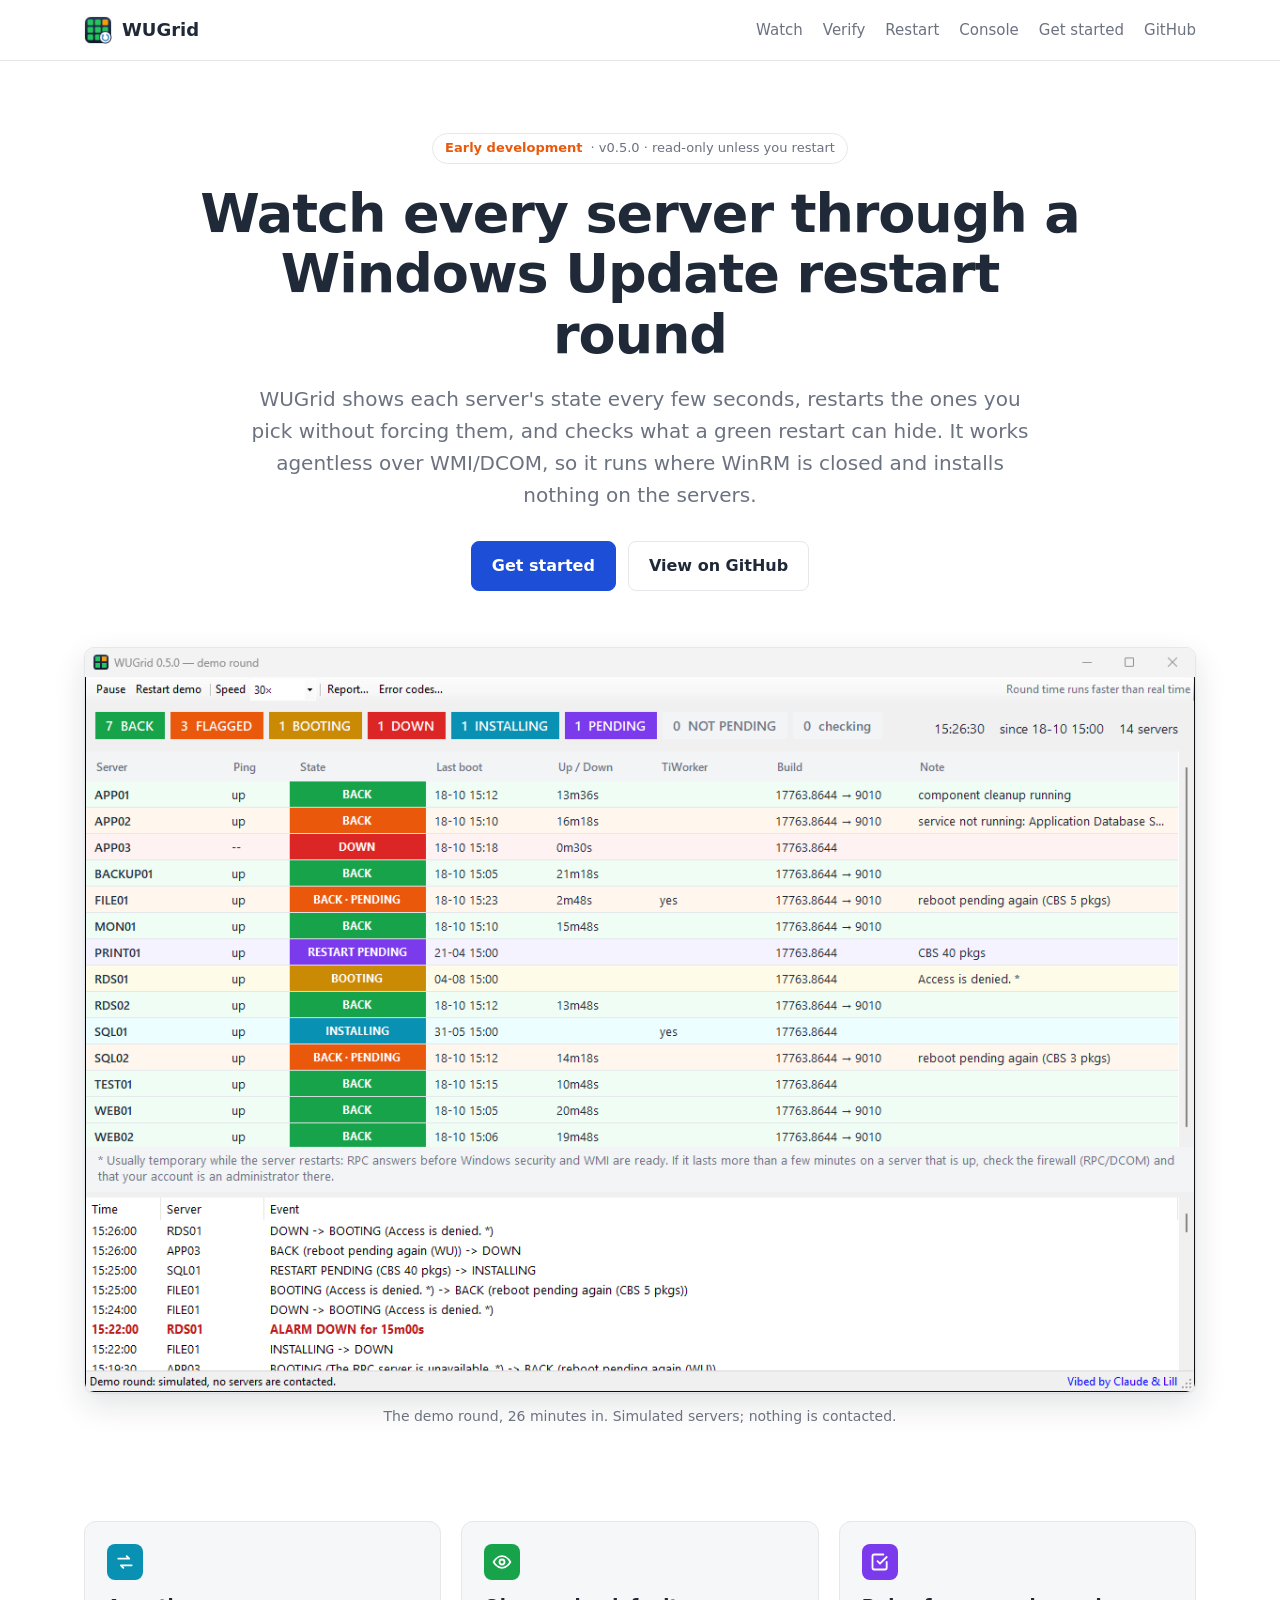
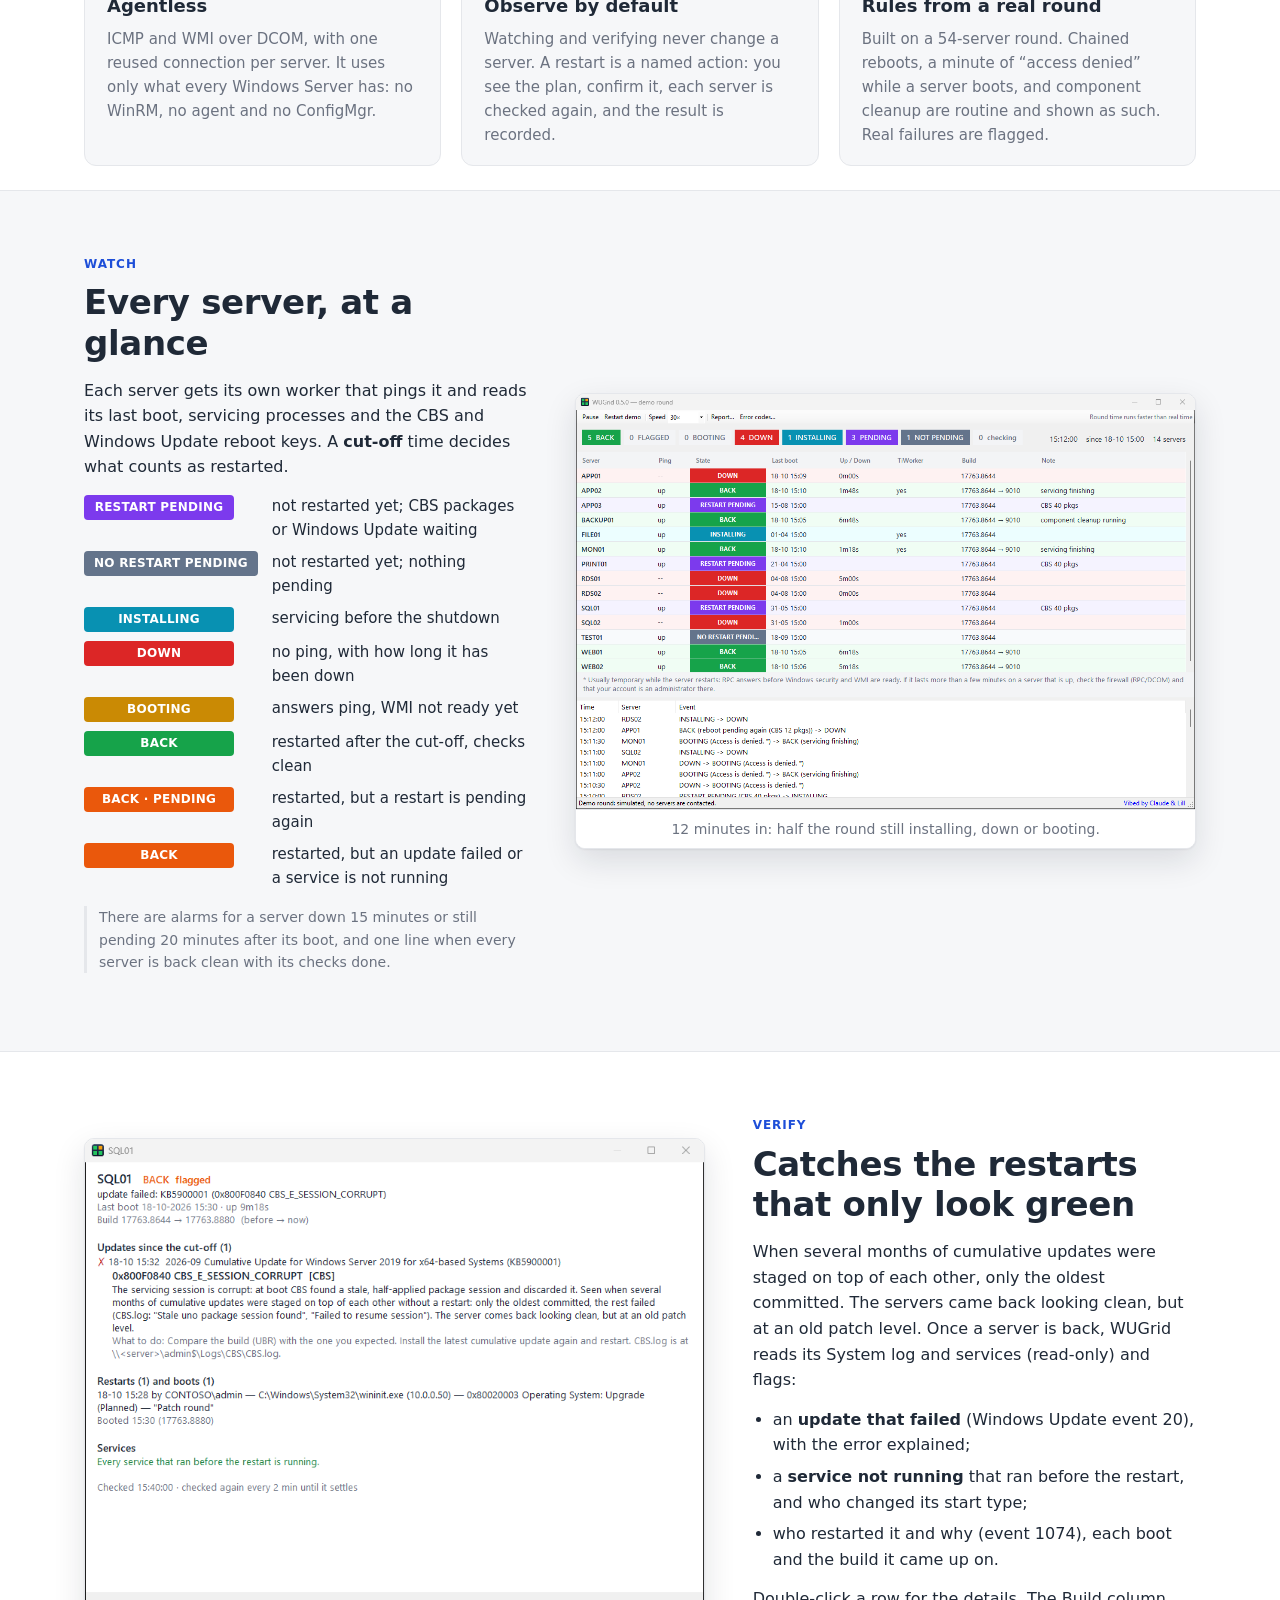
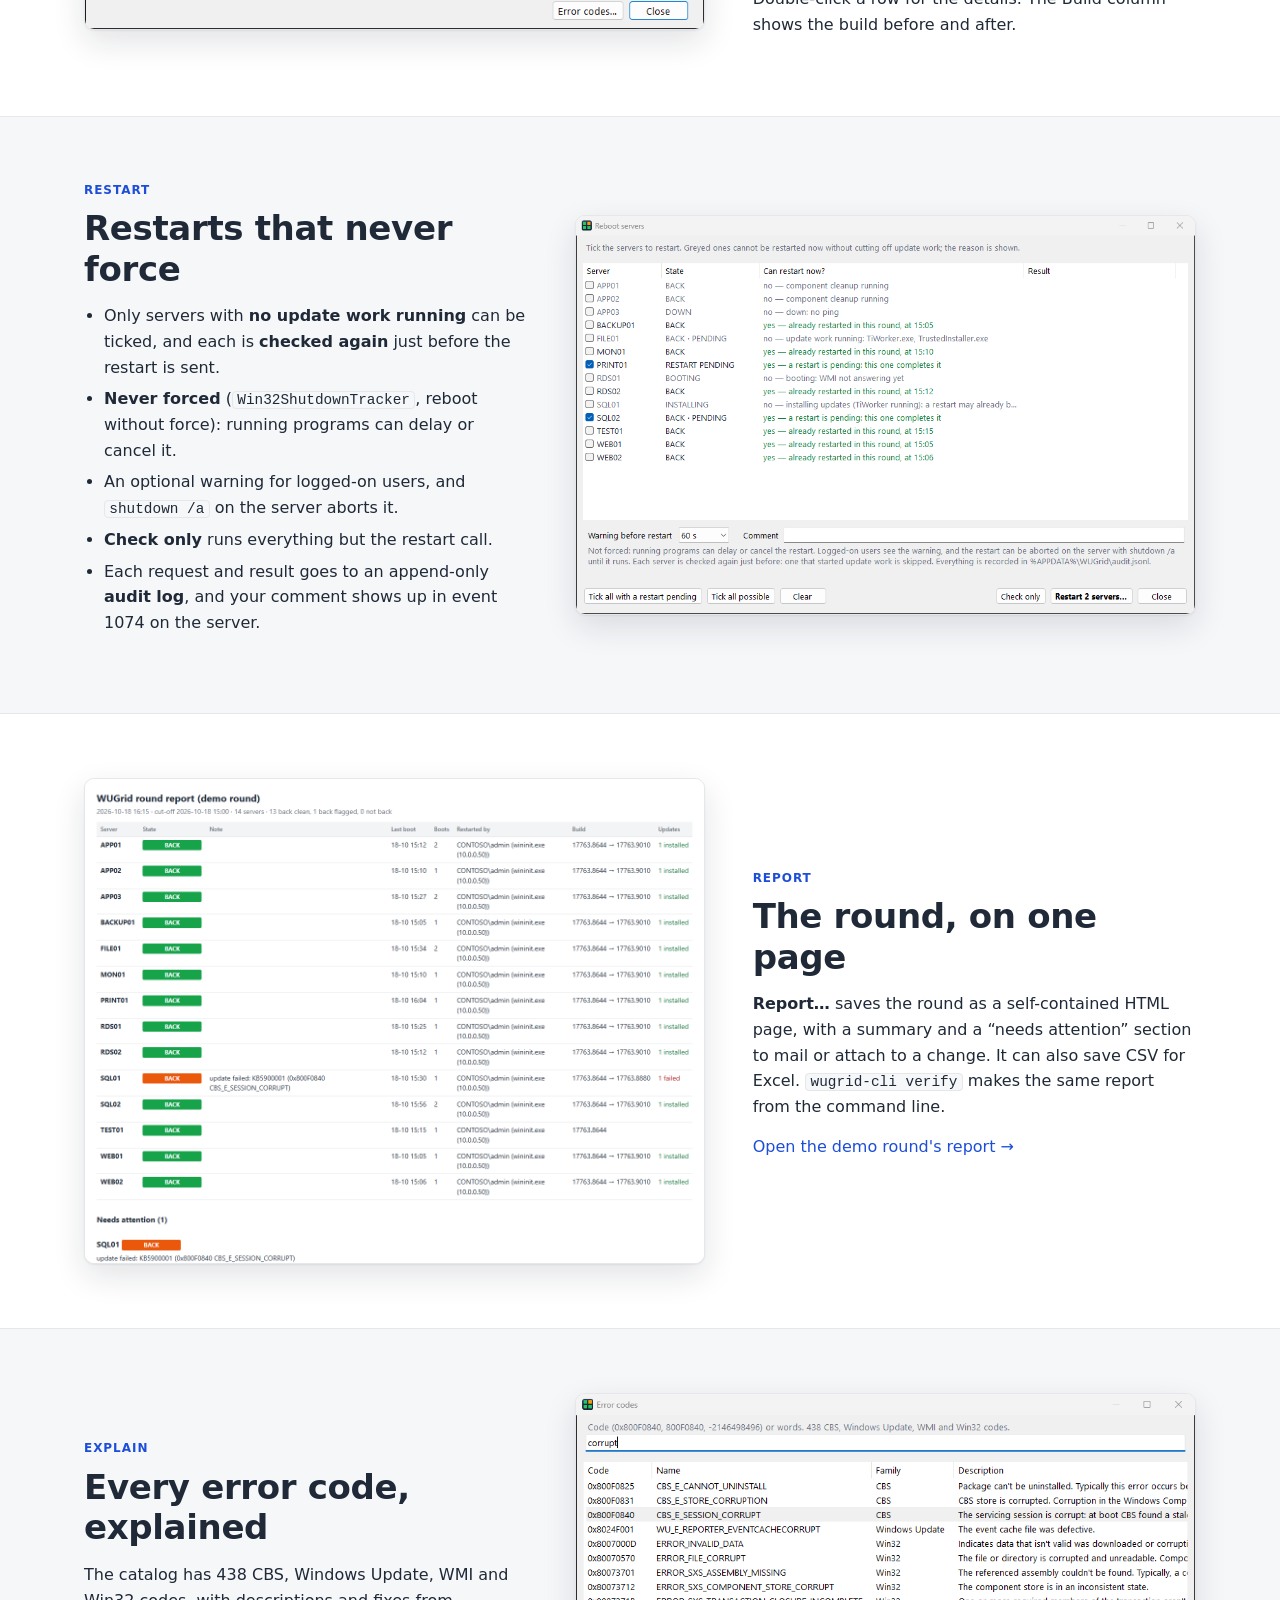
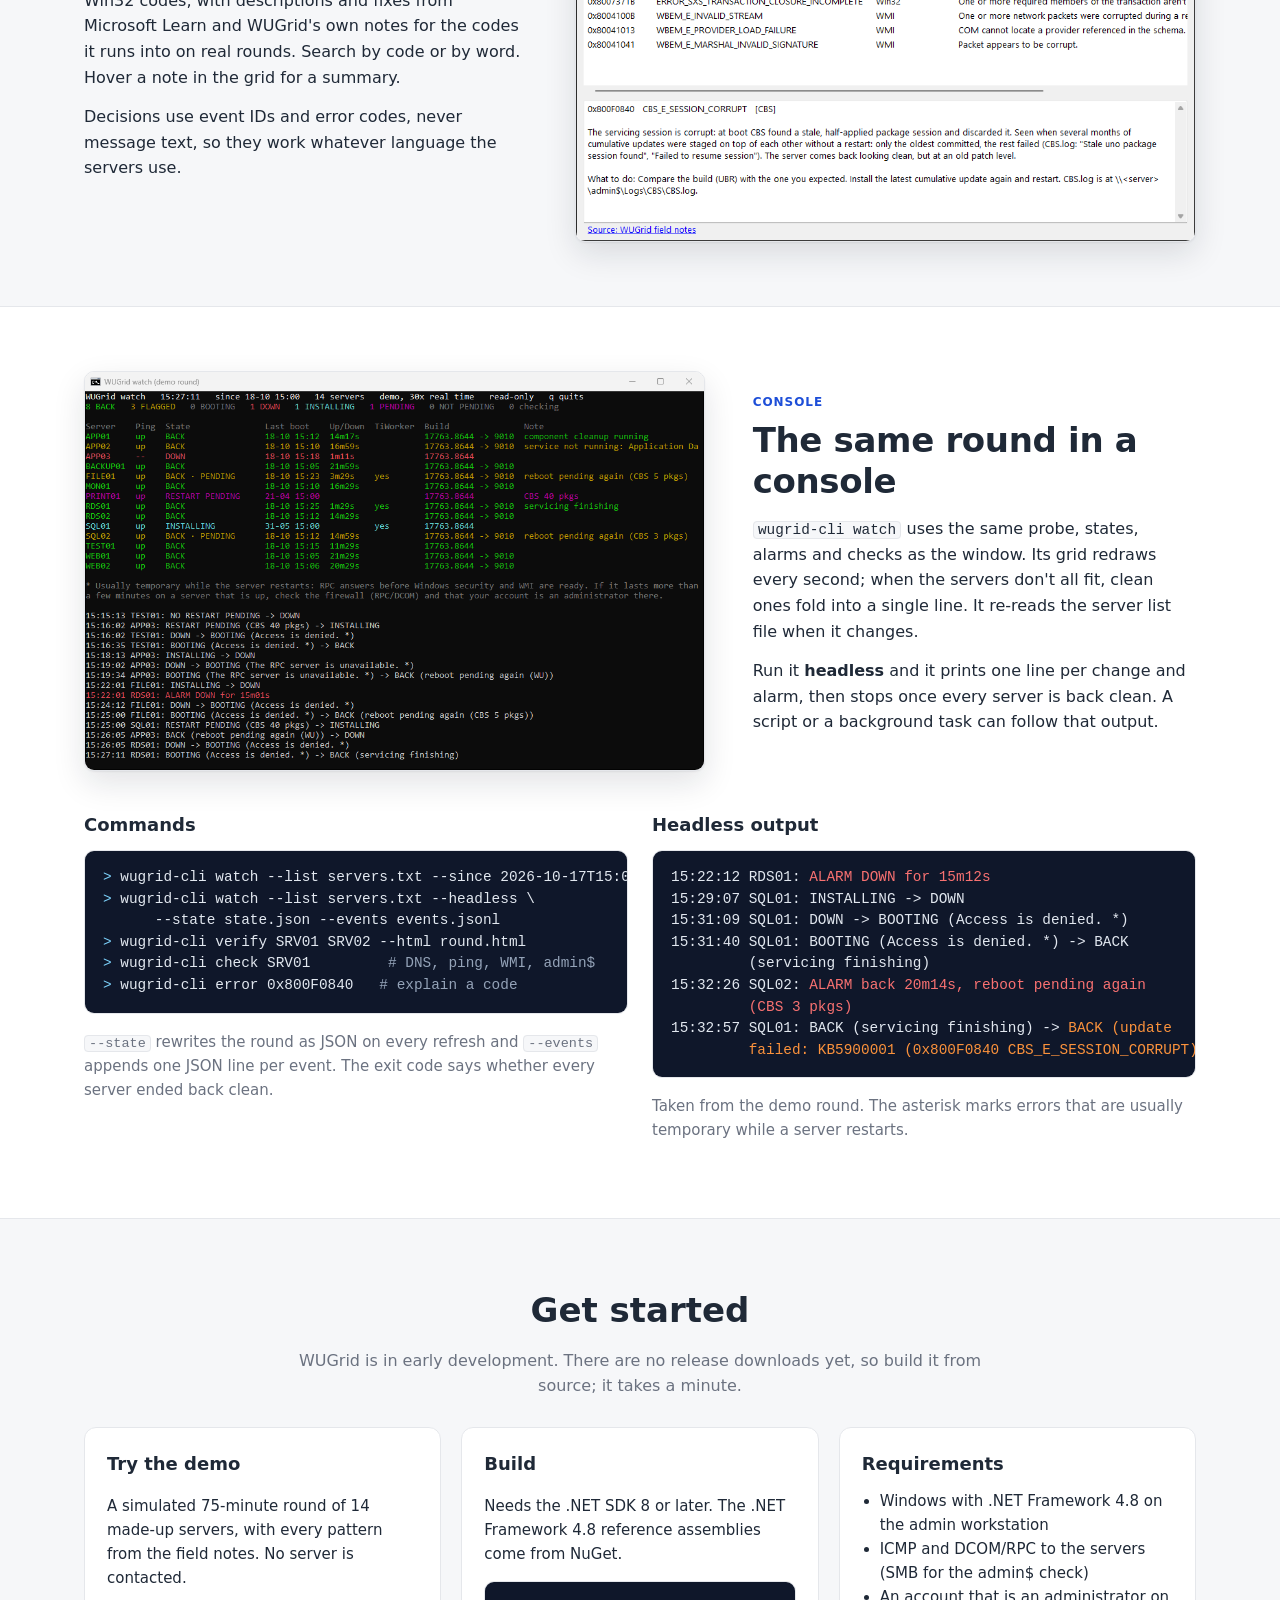
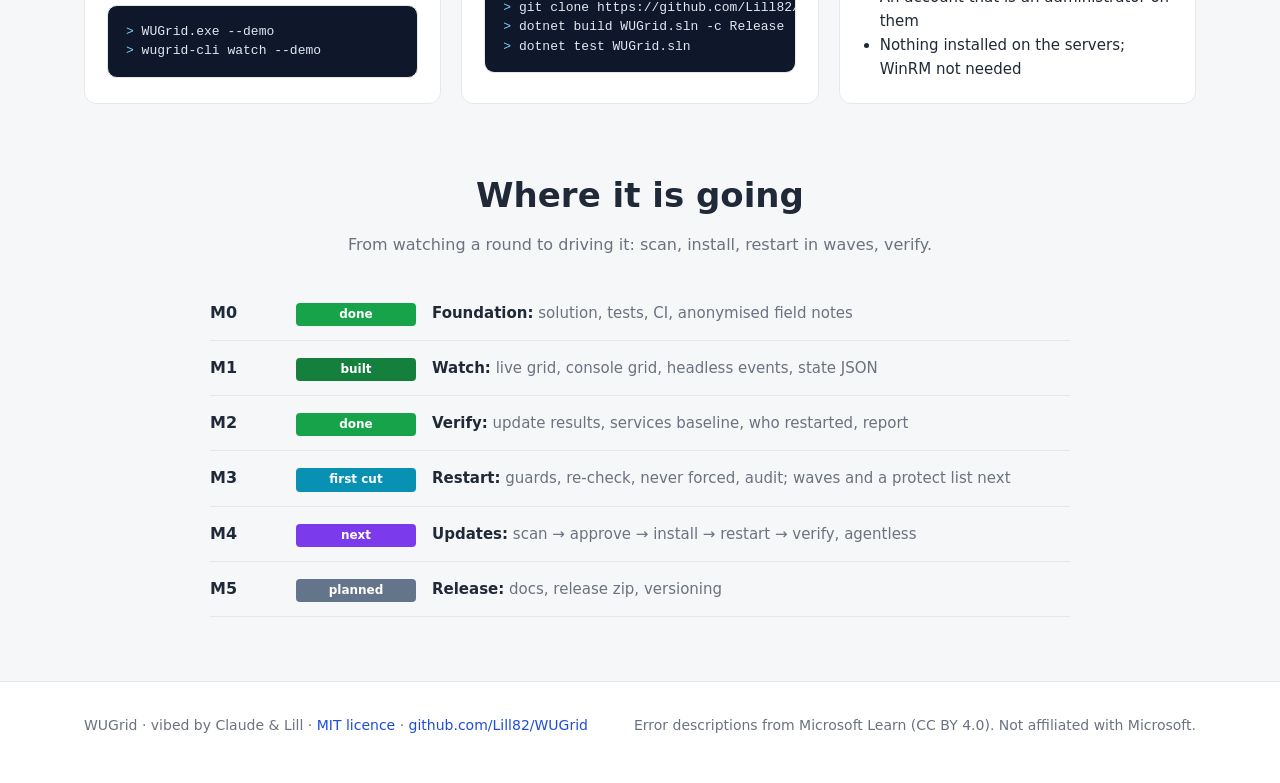
==== site/index.html @ d89a2d8a "WUGrid 0.5.0: agentless Windows Update rounds for servers .NET Framework 4.8 tool (WinForms GUI + wu" ====
<!doctype html>
<html lang="en">
<head>
<meta charset="utf-8">
<meta name="viewport" content="width=device-width, initial-scale=1">
<title>WUGrid — Windows Update rounds for servers</title>
<meta name="description" content="WUGrid watches, restarts and verifies a Windows Server patch round, live and agentless over WMI/DCOM. Built on a real 54-server round.">
<link rel="icon" type="image/png" href="img/icon.png">
<style>
:root {
  --bg: #ffffff;
  --bg-soft: #f6f7f9;
  --bg-card: #ffffff;
  --text: #1f2937;
  --muted: #6b7280;
  --line: #e5e7eb;
  --accent: #1d4ed8;
  --accent-soft: #eff6ff;
  --code-bg: #0f172a;
  --code-text: #e2e8f0;
  --shadow: 0 1px 2px rgba(15, 23, 42, .06), 0 12px 32px rgba(15, 23, 42, .12);
  --back: #16a34a; --flagged: #ea580c; --booting: #ca8a04; --down: #dc2626;
  --installing: #0891b2; --pending: #7c3aed; --notpending: #64748b; --checking: #9ca3af;
}
@media (prefers-color-scheme: dark) {
  :root {
    --bg: #0b1120;
    --bg-soft: #111827;
    --bg-card: #161f32;
    --text: #e5e7eb;
    --muted: #9ca3af;
    --line: #273248;
    --accent: #7aa2ff;
    --accent-soft: #172341;
    --code-bg: #060a14;
    --shadow: 0 1px 2px rgba(0, 0, 0, .3), 0 16px 40px rgba(0, 0, 0, .45);
  }
}
* { box-sizing: border-box; }
html { scroll-behavior: smooth; }
body {
  margin: 0;
  background: var(--bg);
  color: var(--text);
  font: 16px/1.6 "Segoe UI", system-ui, -apple-system, "Helvetica Neue", Arial, sans-serif;
  -webkit-font-smoothing: antialiased;
}
a { color: var(--accent); text-decoration: none; }
a:hover { text-decoration: underline; }
img { max-width: 100%; height: auto; display: block; }
code, pre { font-family: "Cascadia Mono", Consolas, "SFMono-Regular", Menlo, monospace; font-size: .9em; }
:not(pre) > code { background: var(--bg-soft); border: 1px solid var(--line); border-radius: 4px; padding: 0 .3em; }
.wrap { max-width: 1160px; margin: 0 auto; padding: 0 24px; }

/* Header */
.top { position: sticky; top: 0; z-index: 10; background: var(--bg); background: color-mix(in srgb, var(--bg) 88%, transparent); backdrop-filter: blur(8px); border-bottom: 1px solid var(--line); }
.top .wrap { display: flex; align-items: center; gap: 24px; height: 60px; }
.brand { display: flex; align-items: center; gap: 10px; font-weight: 700; font-size: 18px; color: var(--text); }
.brand img { width: 28px; height: 28px; }
.brand:hover { text-decoration: none; }
.top nav { display: flex; gap: 20px; margin-left: auto; font-size: 15px; }
.top nav a { color: var(--muted); }
.top nav a:hover { color: var(--text); text-decoration: none; }

/* Hero */
.hero { padding: 72px 0 40px; text-align: center; }
.badge { display: inline-flex; gap: 8px; align-items: center; font-size: 13px; color: var(--muted); border: 1px solid var(--line); border-radius: 999px; padding: 4px 12px; margin-bottom: 20px; }
.badge b { color: var(--flagged); font-weight: 600; }
.hero h1 { font-size: clamp(34px, 5vw, 54px); line-height: 1.12; margin: 0 auto 18px; max-width: 900px; letter-spacing: -.02em; }
.hero p.lead { font-size: clamp(17px, 2vw, 20px); color: var(--muted); max-width: 780px; margin: 0 auto 30px; }
.buttons { display: flex; gap: 12px; justify-content: center; flex-wrap: wrap; }
.btn { display: inline-flex; align-items: center; gap: 8px; padding: 11px 20px; border-radius: 8px; font-weight: 600; border: 1px solid var(--line); color: var(--text); background: var(--bg-card); }
.btn:hover { text-decoration: none; border-color: var(--muted); }
.btn.primary { background: var(--accent); border-color: var(--accent); color: #fff; }
@media (prefers-color-scheme: dark) { .btn.primary { color: #0b1120; } }
.btn.primary:hover { filter: brightness(1.08); }
.hero .shot { margin: 56px auto 0; max-width: 1182px; }

/* Screenshots */
.shot { border-radius: 10px; overflow: hidden; box-shadow: var(--shadow); border: 1px solid var(--line); background: #fff; }
.shot a { display: block; }
figure { margin: 0; }
figure.shot figcaption { background: var(--bg-card); margin: 0; padding: 8px 12px; border-top: 1px solid var(--line); }
figcaption, .caption { font-size: 14px; color: var(--muted); margin-top: 12px; text-align: center; }

/* Pillars */
.pillars { display: grid; grid-template-columns: repeat(3, 1fr); gap: 20px; padding: 40px 0 24px; }
.pillar { background: var(--bg-soft); border: 1px solid var(--line); border-radius: 12px; padding: 22px 22px 18px; }
.pillar h3 { margin: 0 0 6px; font-size: 18px; }
.pillar p { margin: 0; color: var(--muted); font-size: 15px; }
.pillar .icon { width: 36px; height: 36px; border-radius: 8px; display: grid; place-items: center; margin-bottom: 12px; color: #fff; font-weight: 700; }

/* Feature rows */
section.feature { padding: 64px 0; border-top: 1px solid var(--line); }
section.feature:nth-of-type(even) { background: var(--bg-soft); }
.row { display: grid; grid-template-columns: 5fr 7fr; gap: 48px; align-items: center; }
.row.flip { grid-template-columns: 7fr 5fr; }
.row.flip .text { order: 2; }
.row > *, .cli-grid > *, .cards > * { min-width: 0; }   /* wide code blocks scroll instead of widening the column */
.eyebrow { text-transform: uppercase; letter-spacing: .08em; font-size: 12px; font-weight: 700; color: var(--accent); margin-bottom: 8px; }
.text h2 { font-size: clamp(26px, 3vw, 34px); line-height: 1.2; margin: 0 0 14px; letter-spacing: -.01em; }
.text p { margin: 0 0 14px; }
.text ul { margin: 0 0 14px; padding-left: 20px; }
.text li { margin-bottom: 6px; }
.note { font-size: 14px; color: var(--muted); border-left: 3px solid var(--line); padding-left: 12px; }

/* States */
.states { display: grid; grid-template-columns: max-content 1fr; gap: 8px 14px; align-items: baseline; margin: 6px 0 0; font-size: 15px; }
.chip { display: inline-block; min-width: 150px; text-align: center; color: #fff; font-weight: 700; font-size: 12px; letter-spacing: .02em; padding: 3px 10px; border-radius: 4px; }
.c-back { background: var(--back); } .c-flagged { background: var(--flagged); } .c-booting { background: var(--booting); }
.c-down { background: var(--down); } .c-installing { background: var(--installing); } .c-pending { background: var(--pending); }
.c-notpending { background: var(--notpending); } .c-checking { background: var(--checking); }

/* Console */
pre.term { background: var(--code-bg); color: var(--code-text); border-radius: 10px; padding: 16px 18px; overflow-x: auto; line-height: 1.5; margin: 0 0 16px; border: 1px solid var(--line); }
pre.term .p { color: #7dd3fc; user-select: none; }
pre.term .c { color: #94a3b8; }
pre.term .alarm { color: #f87171; }
pre.term .flag { color: #fb923c; }
.cli-grid { display: grid; grid-template-columns: 1fr 1fr; gap: 24px; margin-top: 40px; }
.cli-grid h3 { margin: 0 0 10px; font-size: 18px; }
.cli-grid p { margin: 0 0 12px; color: var(--muted); font-size: 15px; }

/* Start + roadmap */
.cards { display: grid; grid-template-columns: repeat(3, 1fr); gap: 20px; margin-top: 28px; }
.card { background: var(--bg-card); border: 1px solid var(--line); border-radius: 12px; padding: 22px; }
.card h3 { margin: 0 0 10px; font-size: 18px; }
.card p, .card li { font-size: 15px; }
.card ul { padding-left: 18px; margin: 0; }
.card pre.term { font-size: 13px; margin: 8px 0 0; }
.center { text-align: center; }
.center h2 { font-size: clamp(26px, 3vw, 34px); margin: 0 0 10px; }
.center p.sub { color: var(--muted); max-width: 720px; margin: 0 auto; }
.roadmap { list-style: none; padding: 0; margin: 28px auto 0; max-width: 860px; }
.roadmap li { display: grid; grid-template-columns: 70px 120px 1fr; gap: 16px; align-items: baseline; padding: 14px 0; border-bottom: 1px solid var(--line); }
.roadmap .m { font-weight: 700; }
.roadmap .s { font-size: 12px; font-weight: 700; text-align: center; border-radius: 4px; padding: 2px 8px; color: #fff; }
.s.done { background: var(--back); } .s.built { background: #15803d; } .s.cut { background: var(--installing); } .s.next { background: var(--pending); } .s.plan { background: var(--notpending); }
.roadmap .d { color: var(--muted); font-size: 15px; }
.roadmap .d b { color: var(--text); font-weight: 600; }

footer { border-top: 1px solid var(--line); padding: 32px 0 48px; color: var(--muted); font-size: 14px; }
footer .wrap { display: flex; flex-wrap: wrap; gap: 8px 24px; justify-content: space-between; }

@media (max-width: 900px) {
  .row, .row.flip { grid-template-columns: 1fr; gap: 28px; }
  .row.flip .text { order: 0; }
  .pillars, .cards, .cli-grid { grid-template-columns: 1fr; }
  .top nav { display: none; }
  .hero { padding-top: 48px; }
  .roadmap li { grid-template-columns: 50px 1fr; }
  .roadmap .s { justify-self: start; }
  .roadmap .d { grid-column: 1 / -1; }
}
@media (max-width: 520px) {
  .wrap { padding: 0 16px; }
  pre.term { font-size: 12.5px; padding: 12px 14px; }
  .states { grid-template-columns: 1fr; gap: 2px 0; }
  .states dd { margin: 0 0 10px; }
}
.states dt, .states dd { margin: 0; }
</style>
</head>
<body>

<header class="top">
  <div class="wrap">
    <a class="brand" href="#"><img src="img/icon.png" alt="" width="28" height="28">WUGrid</a>
    <nav>
      <a href="#watch">Watch</a>
      <a href="#verify">Verify</a>
      <a href="#restart">Restart</a>
      <a href="#console">Console</a>
      <a href="#start">Get started</a>
      <a href="https://github.com/Lill82/WUGrid">GitHub</a>
    </nav>
  </div>
</header>

<main>
  <section class="hero">
    <div class="wrap">
      <div class="badge"><b>Early development</b> · v0.5.0 · read-only unless you restart</div>
      <h1>Watch every server through a Windows&nbsp;Update restart round</h1>
      <p class="lead">WUGrid shows each server's state every few seconds, restarts the ones you pick without forcing them,
        and checks what a green restart can hide. It works agentless over WMI/DCOM, so it runs where WinRM is closed
        and installs nothing on the servers.</p>
      <div class="buttons">
        <a class="btn primary" href="#start">Get started</a>
        <a class="btn" href="https://github.com/Lill82/WUGrid">View on GitHub</a>
      </div>
      <figure class="shot">
        <a href="img/grid.png"><img src="img/grid.png" width="1182" height="792"
          alt="The WUGrid window during a demo round: fourteen servers, coloured by state (back, flagged, booting, down, installing, restart pending), counts across the top, and the round's events below."></a>
      </figure>
      <p class="caption">The demo round, 26 minutes in. Simulated servers; nothing is contacted.</p>
    </div>
  </section>

  <div class="wrap">
    <div class="pillars">
      <div class="pillar">
        <div class="icon" style="background: var(--installing)"><svg width="20" height="20" viewBox="0 0 24 24" fill="none" stroke="currentColor" stroke-width="2.2" stroke-linecap="round" stroke-linejoin="round" aria-hidden="true"><path d="M4 8h13l-3-3M20 16H7l3 3"/></svg></div>
        <h3>Agentless</h3>
        <p>ICMP and WMI over DCOM, with one reused connection per server. It uses only what every Windows Server has:
          no WinRM, no agent and no ConfigMgr.</p>
      </div>
      <div class="pillar">
        <div class="icon" style="background: var(--back)"><svg width="20" height="20" viewBox="0 0 24 24" fill="none" stroke="currentColor" stroke-width="2.2" stroke-linecap="round" stroke-linejoin="round" aria-hidden="true"><path d="M2 12s3.6-7 10-7 10 7 10 7-3.6 7-10 7S2 12 2 12z"/><circle cx="12" cy="12" r="3"/></svg></div>
        <h3>Observe by default</h3>
        <p>Watching and verifying never change a server. A restart is a named action: you see the plan, confirm it,
          each server is checked again, and the result is recorded.</p>
      </div>
      <div class="pillar">
        <div class="icon" style="background: var(--pending)"><svg width="20" height="20" viewBox="0 0 24 24" fill="none" stroke="currentColor" stroke-width="2.2" stroke-linecap="round" stroke-linejoin="round" aria-hidden="true"><path d="M9 11l3 3 8-8"/><path d="M20 12v7a2 2 0 0 1-2 2H5a2 2 0 0 1-2-2V5a2 2 0 0 1 2-2h11"/></svg></div>
        <h3>Rules from a real round</h3>
        <p>Built on a 54-server round. Chained reboots, a minute of “access denied” while a server boots, and component
          cleanup are routine and shown as such. Real failures are flagged.</p>
      </div>
    </div>
  </div>

  <section class="feature" id="watch">
    <div class="wrap row">
      <div class="text">
        <div class="eyebrow">Watch</div>
        <h2>Every server, at a glance</h2>
        <p>Each server gets its own worker that pings it and reads its last boot, servicing processes and the CBS and
          Windows Update reboot keys. A <b>cut-off</b> time decides what counts as restarted.</p>
        <dl class="states">
          <dt><span class="chip c-pending">RESTART PENDING</span></dt><dd>not restarted yet; CBS packages or Windows Update waiting</dd>
          <dt><span class="chip c-notpending">NO RESTART PENDING</span></dt><dd>not restarted yet; nothing pending</dd>
          <dt><span class="chip c-installing">INSTALLING</span></dt><dd>servicing before the shutdown</dd>
          <dt><span class="chip c-down">DOWN</span></dt><dd>no ping, with how long it has been down</dd>
          <dt><span class="chip c-booting">BOOTING</span></dt><dd>answers ping, WMI not ready yet</dd>
          <dt><span class="chip c-back">BACK</span></dt><dd>restarted after the cut-off, checks clean</dd>
          <dt><span class="chip c-flagged">BACK · PENDING</span></dt><dd>restarted, but a restart is pending again</dd>
          <dt><span class="chip c-flagged">BACK</span></dt><dd>restarted, but an update failed or a service is not running</dd>
        </dl>
        <p class="note" style="margin-top:16px">There are alarms for a server down 15 minutes or still pending 20 minutes
          after its boot, and one line when every server is back clean with its checks done.</p>
      </div>
      <figure class="shot">
        <a href="img/grid-early.png"><img src="img/grid-early.png" width="1182" height="792" loading="lazy"
          alt="The grid 12 minutes into the demo round: servers installing, down, booting, back, with a restart pending or none pending."></a>
        <figcaption>12 minutes in: half the round still installing, down or booting.</figcaption>
      </figure>
    </div>
  </section>

  <section class="feature" id="verify">
    <div class="wrap row flip">
      <div class="text">
        <div class="eyebrow">Verify</div>
        <h2>Catches the restarts that only look green</h2>
        <p>When several months of cumulative updates were staged on top of each other, only the oldest committed. The
          servers came back looking clean, but at an old patch level. Once a server is back, WUGrid reads its System log
          and services (read-only) and flags:</p>
        <ul>
          <li>an <b>update that failed</b> (Windows Update event 20), with the error explained;</li>
          <li>a <b>service not running</b> that ran before the restart, and who changed its start type;</li>
          <li>who restarted it and why (event 1074), each boot and the build it came up on.</li>
        </ul>
        <p>Double-click a row for the details. The Build column shows the build before and after.</p>
      </div>
      <figure class="shot">
        <a href="img/details.png"><img src="img/details.png" width="822" height="652" loading="lazy"
          alt="Details of SQL01: back but flagged, the 2026-09 cumulative update failed with 0x800F0840 CBS_E_SESSION_CORRUPT, the error explained with what to do, the restart by an admin, one boot, services all running."></a>
      </figure>
    </div>
  </section>

  <section class="feature" id="restart">
    <div class="wrap row">
      <div class="text">
        <div class="eyebrow">Restart</div>
        <h2>Restarts that never force</h2>
        <ul>
          <li>Only servers with <b>no update work running</b> can be ticked, and each is <b>checked again</b> just
            before the restart is sent.</li>
          <li><b>Never forced</b> (<code>Win32ShutdownTracker</code>, reboot without force): running programs can delay
            or cancel it.</li>
          <li>An optional warning for logged-on users, and <code>shutdown /a</code> on the server aborts it.</li>
          <li><b>Check only</b> runs everything but the restart call.</li>
          <li>Each request and result goes to an append-only <b>audit log</b>, and your comment shows up in
            event 1074 on the server.</li>
        </ul>
      </div>
      <figure class="shot">
        <a href="img/reboot.png"><img src="img/reboot.png" width="982" height="632" loading="lazy"
          alt="The Reboot servers window: each server with whether it can be restarted now and why not (component cleanup, down, booting, installing updates), two servers with a restart pending ticked, warning and comment options, Check only and Restart buttons."></a>
      </figure>
    </div>
  </section>

  <section class="feature" id="report">
    <div class="wrap row flip">
      <div class="text">
        <div class="eyebrow">Report</div>
        <h2>The round, on one page</h2>
        <p><b>Report…</b> saves the round as a self-contained HTML page, with a summary and a “needs attention” section
          to mail or attach to a change. It can also save CSV for Excel.
          <code>wugrid-cli verify</code> makes the same report from the command line.</p>
        <p><a href="sample-report.html">Open the demo round's report →</a></p>
      </div>
      <figure class="shot">
        <a href="sample-report.html"><img src="img/report.png" width="1280" height="1000" loading="lazy"
          alt="The HTML round report: fourteen servers with state, last boot, boots, who restarted them, build before and after and updates installed, and a needs-attention section listing SQL01's failed update."></a>
      </figure>
    </div>
  </section>

  <section class="feature" id="errors">
    <div class="wrap row">
      <div class="text">
        <div class="eyebrow">Explain</div>
        <h2>Every error code, explained</h2>
        <p>The catalog has 438 CBS, Windows Update, WMI and Win32 codes, with descriptions and fixes from Microsoft
          Learn and WUGrid's own notes for the codes it runs into on real rounds. Search by code or by word. Hover a
          note in the grid for a summary.</p>
        <p>Decisions use event IDs and error codes, never message text, so they work whatever language the servers
          use.</p>
      </div>
      <figure class="shot">
        <a href="img/errors.png"><img src="img/errors.png" width="902" height="652" loading="lazy"
          alt="The Error codes window searching for the word corrupt: CBS, Windows Update, Win32 and WMI codes, with 0x800F0840 selected and explained."></a>
      </figure>
    </div>
  </section>

  <section class="feature" id="console">
    <div class="wrap">
      <div class="row flip">
        <div class="text">
          <div class="eyebrow">Console</div>
          <h2>The same round in a console</h2>
          <p><code>wugrid-cli watch</code> uses the same probe, states, alarms and checks as the window. Its grid
            redraws every second; when the servers don't all fit, clean ones fold into a single line. It re-reads the
            server list file when it changes.</p>
          <p>Run it <b>headless</b> and it prints one line per change and alarm, then stops once every server is back
            clean. A script or a background task can follow that output.</p>
        </div>
        <figure class="shot">
          <a href="img/console.png"><img src="img/console.png" width="994" height="640" loading="lazy"
            alt="wugrid-cli watch in a console window: the same fourteen servers in coloured rows with counts, the transient-error footnote and the latest events."></a>
        </figure>
      </div>
      <div class="cli-grid">
        <div>
          <h3>Commands</h3>
<pre class="term"><span class="p">&gt;</span> wugrid-cli watch --list servers.txt --since 2026-10-17T15:00
<span class="p">&gt;</span> wugrid-cli watch --list servers.txt --headless \
      --state state.json --events events.jsonl
<span class="p">&gt;</span> wugrid-cli verify SRV01 SRV02 --html round.html
<span class="p">&gt;</span> wugrid-cli check SRV01         <span class="c"># DNS, ping, WMI, admin$</span>
<span class="p">&gt;</span> wugrid-cli error 0x800F0840   <span class="c"># explain a code</span></pre>
          <p><code>--state</code> rewrites the round as JSON on every refresh and <code>--events</code> appends one JSON
            line per event. The exit code says whether every server ended back clean.</p>
        </div>
        <div>
          <h3>Headless output</h3>
<pre class="term">15:22:12 RDS01: <span class="alarm">ALARM DOWN for 15m12s</span>
15:29:07 SQL01: INSTALLING -&gt; DOWN
15:31:09 SQL01: DOWN -&gt; BOOTING (Access is denied. *)
15:31:40 SQL01: BOOTING (Access is denied. *) -&gt; BACK
         (servicing finishing)
15:32:26 SQL02: <span class="alarm">ALARM back 20m14s, reboot pending again</span>
         <span class="alarm">(CBS 3 pkgs)</span>
15:32:57 SQL01: BACK (servicing finishing) -&gt; <span class="flag">BACK (update</span>
         <span class="flag">failed: KB5900001 (0x800F0840 CBS_E_SESSION_CORRUPT))</span></pre>
          <p>Taken from the demo round. The asterisk marks errors that are usually temporary while a server
            restarts.</p>
        </div>
      </div>
    </div>
  </section>

  <section class="feature" id="start">
    <div class="wrap">
      <div class="center">
        <h2>Get started</h2>
        <p class="sub">WUGrid is in early development. There are no release downloads yet, so build it from source; it
          takes a minute.</p>
      </div>
      <div class="cards">
        <div class="card">
          <h3>Try the demo</h3>
          <p>A simulated 75-minute round of 14 made-up servers, with every pattern from the field notes. No server is
            contacted.</p>
<pre class="term"><span class="p">&gt;</span> WUGrid.exe --demo
<span class="p">&gt;</span> wugrid-cli watch --demo</pre>
        </div>
        <div class="card">
          <h3>Build</h3>
          <p>Needs the .NET SDK 8 or later. The .NET Framework 4.8 reference assemblies come from NuGet.</p>
<pre class="term"><span class="p">&gt;</span> git clone https://github.com/Lill82/WUGrid
<span class="p">&gt;</span> dotnet build WUGrid.sln -c Release
<span class="p">&gt;</span> dotnet test WUGrid.sln</pre>
        </div>
        <div class="card">
          <h3>Requirements</h3>
          <ul>
            <li>Windows with .NET Framework 4.8 on the admin workstation</li>
            <li>ICMP and DCOM/RPC to the servers (SMB for the admin$ check)</li>
            <li>An account that is an administrator on them</li>
            <li>Nothing installed on the servers; WinRM not needed</li>
          </ul>
        </div>
      </div>

      <div class="center" style="margin-top:64px">
        <h2>Where it is going</h2>
        <p class="sub">From watching a round to driving it: scan, install, restart in waves, verify.</p>
      </div>
      <ol class="roadmap">
        <li><span class="m">M0</span><span class="s done">done</span><span class="d"><b>Foundation:</b> solution, tests, CI, anonymised field notes</span></li>
        <li><span class="m">M1</span><span class="s built">built</span><span class="d"><b>Watch:</b> live grid, console grid, headless events, state JSON</span></li>
        <li><span class="m">M2</span><span class="s done">done</span><span class="d"><b>Verify:</b> update results, services baseline, who restarted, report</span></li>
        <li><span class="m">M3</span><span class="s cut">first cut</span><span class="d"><b>Restart:</b> guards, re-check, never forced, audit; waves and a protect list next</span></li>
        <li><span class="m">M4</span><span class="s next">next</span><span class="d"><b>Updates:</b> scan → approve → install → restart → verify, agentless</span></li>
        <li><span class="m">M5</span><span class="s plan">planned</span><span class="d"><b>Release:</b> docs, release zip, versioning</span></li>
      </ol>
    </div>
  </section>
</main>

<footer>
  <div class="wrap">
    <span>WUGrid · vibed by Claude &amp; Lill · <a href="https://github.com/Lill82/WUGrid/blob/main/LICENSE">MIT licence</a> · <a href="https://github.com/Lill82/WUGrid">github.com/Lill82/WUGrid</a></span>
    <span>Error descriptions from Microsoft Learn (CC BY 4.0). Not affiliated with Microsoft.</span>
  </div>
</footer>

</body>
</html>
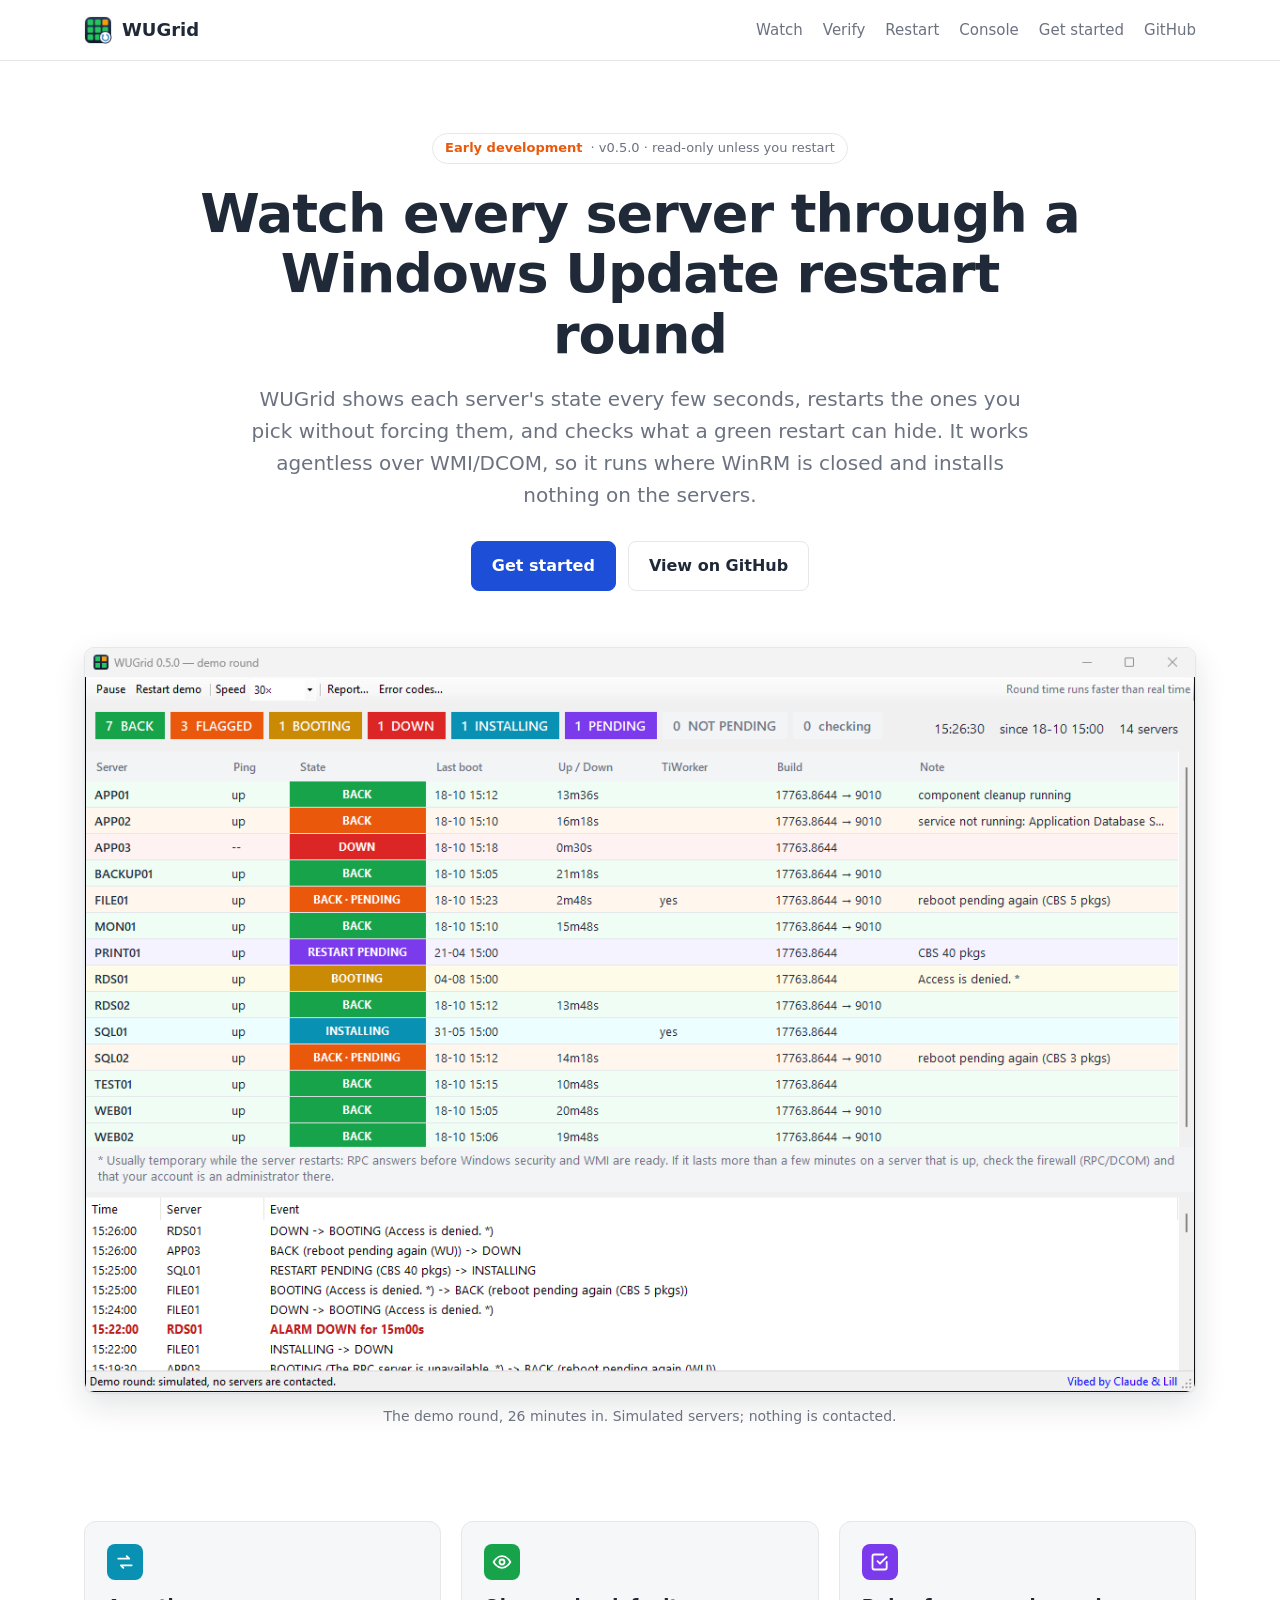
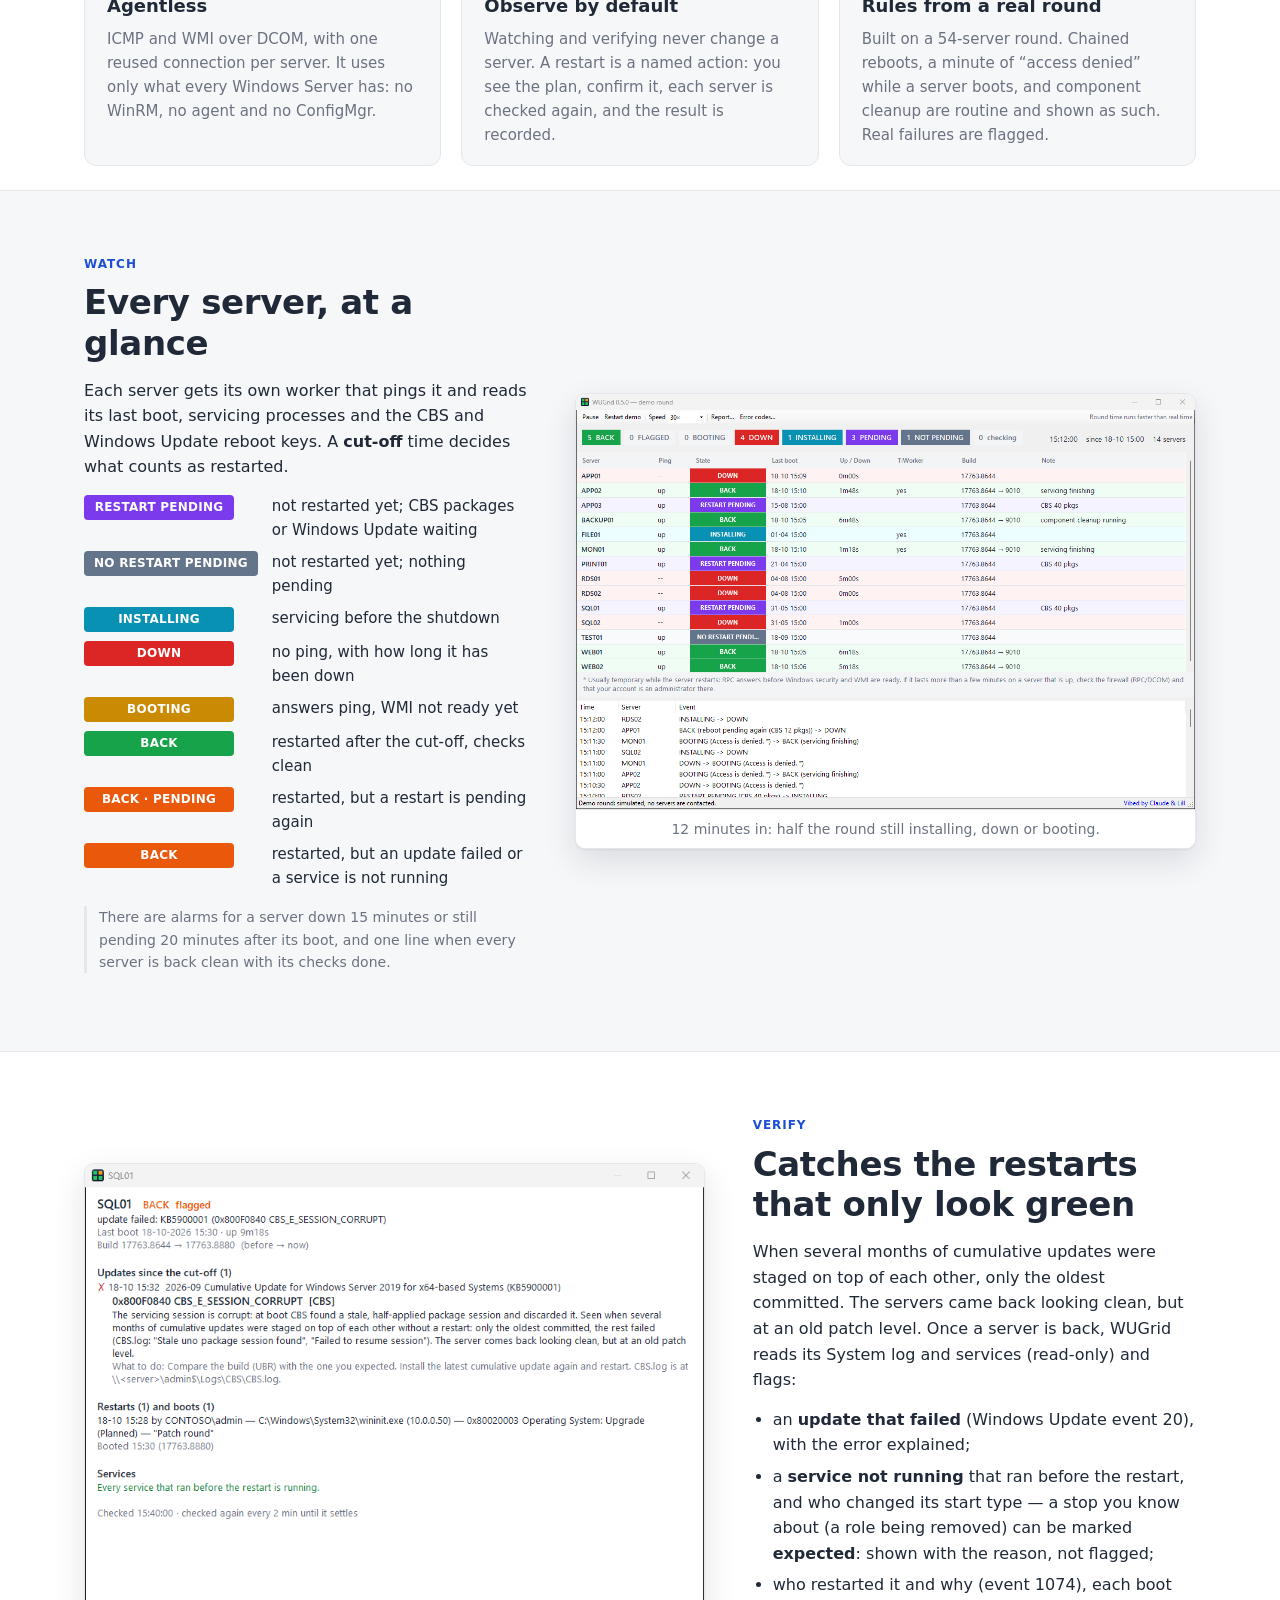
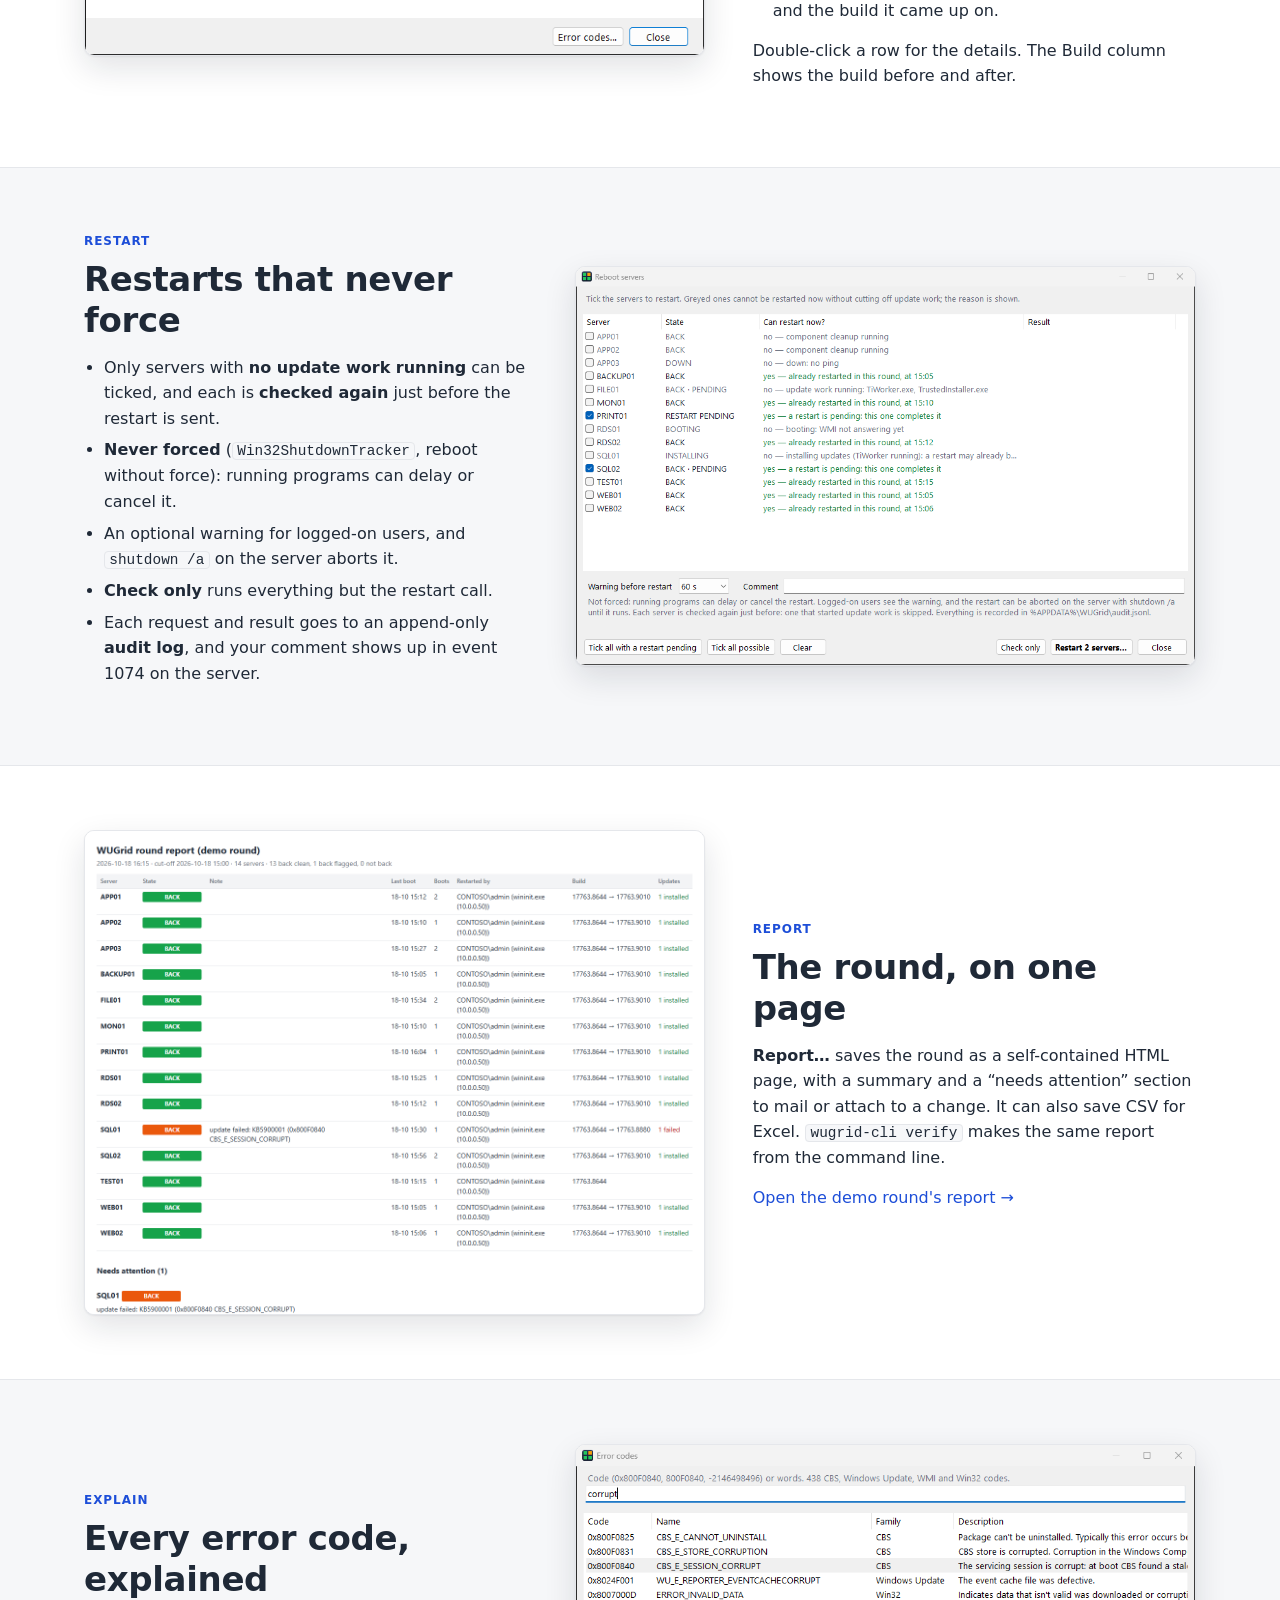
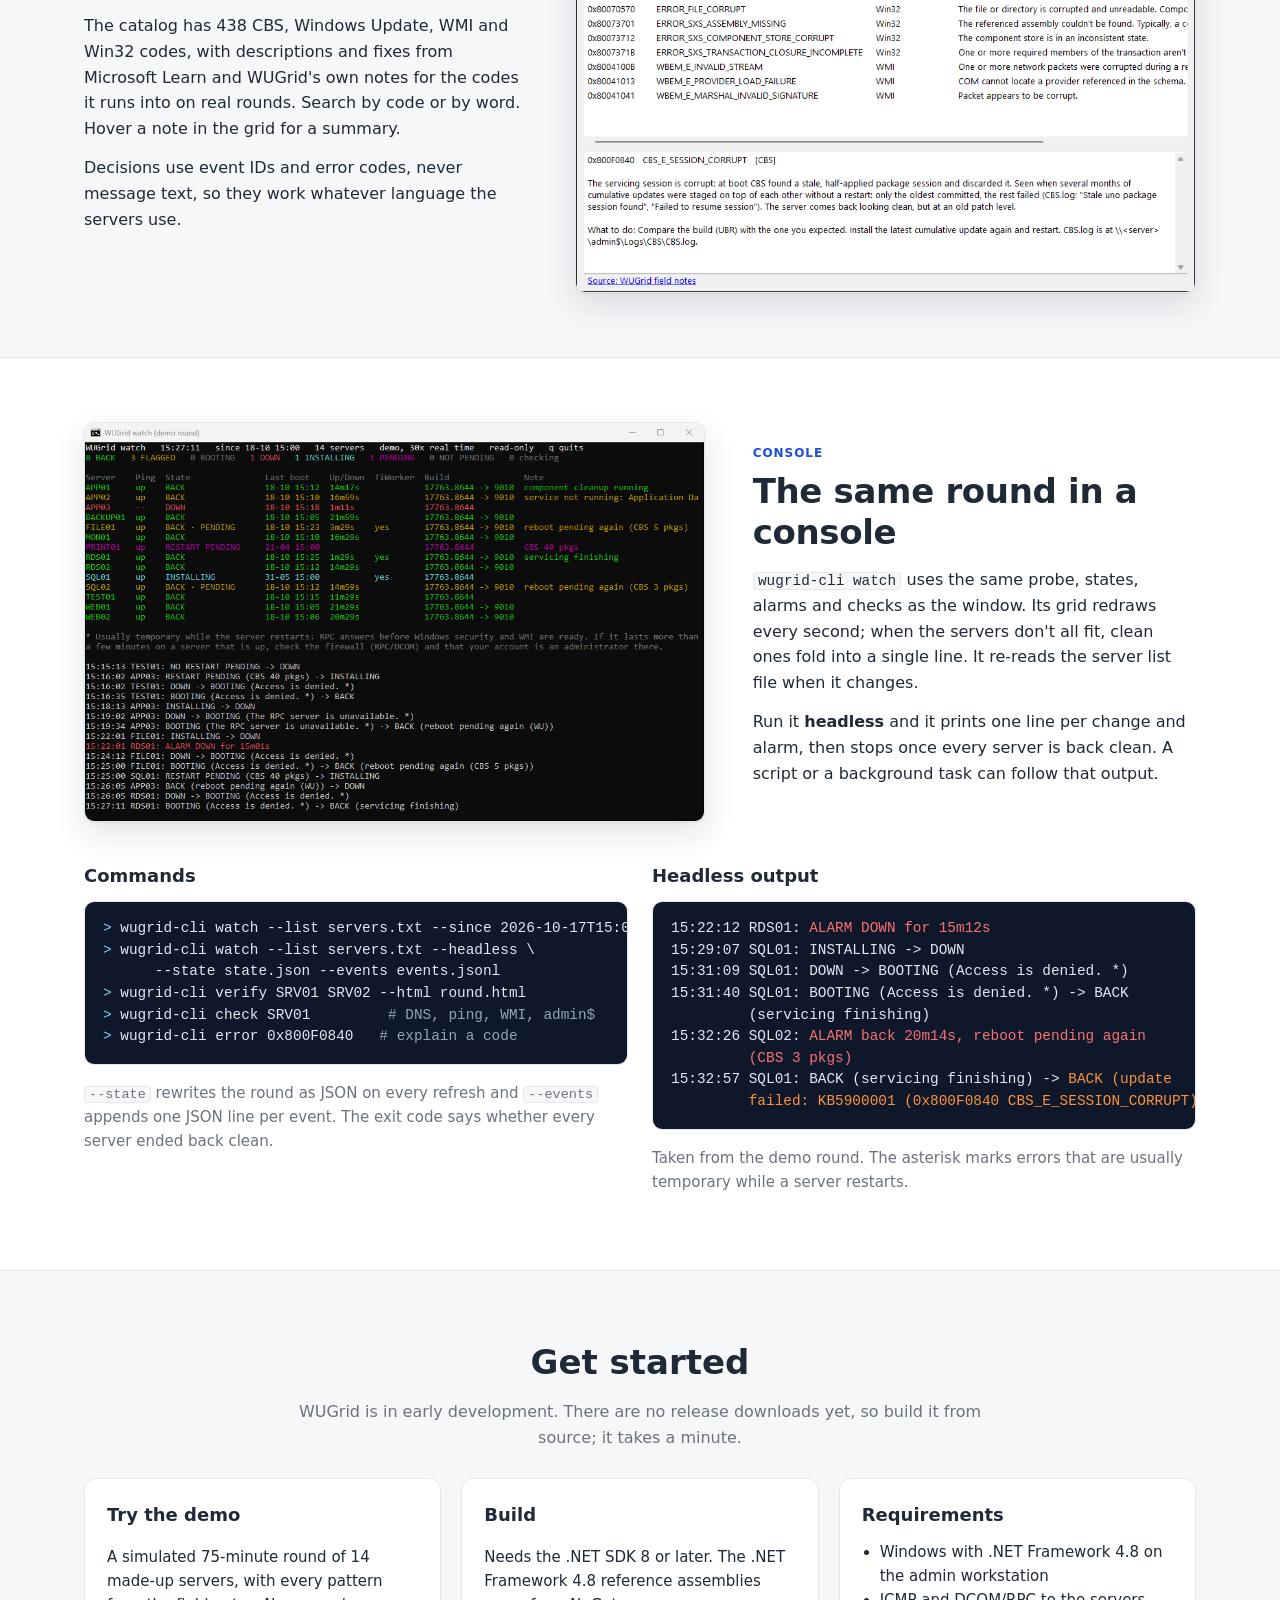
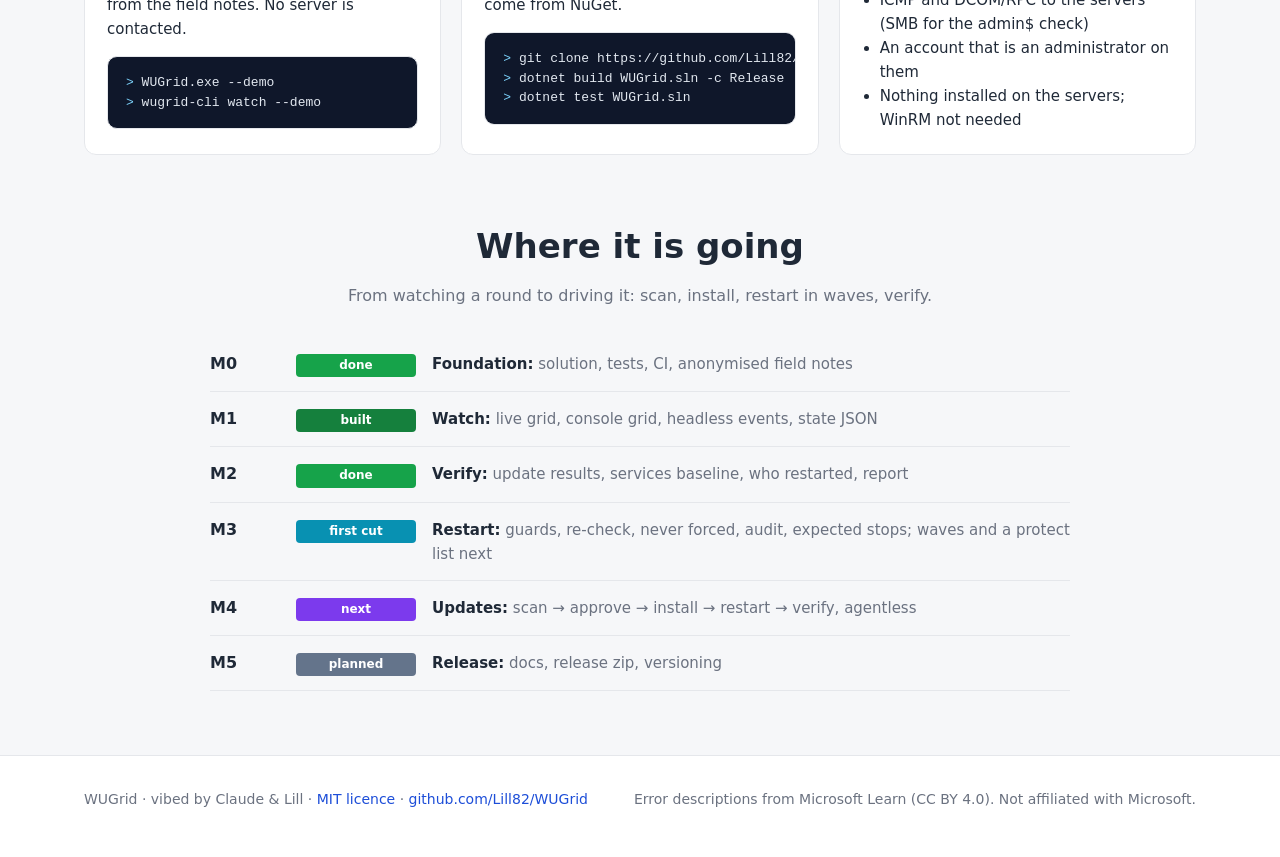
==== commit ff3ad51f: "WUGrid 0.7.0: expected service stops A service the operator knows will not run after the restart (a " ====
--- a/site/index.html
+++ b/site/index.html
@@ -258,7 +258,7 @@
           and services (read-only) and flags:</p>
         <ul>
           <li>an <b>update that failed</b> (Windows Update event 20), with the error explained;</li>
-          <li>a <b>service not running</b> that ran before the restart, and who changed its start type;</li>
+          <li>a <b>service not running</b> that ran before the restart, and who changed its start type — a stop you know about (a role being removed) can be marked <b>expected</b>: shown with the reason, not flagged;</li>
           <li>who restarted it and why (event 1074), each boot and the build it came up on.</li>
         </ul>
         <p>Double-click a row for the details. The Build column shows the build before and after.</p>
@@ -416,7 +416,7 @@
         <li><span class="m">M0</span><span class="s done">done</span><span class="d"><b>Foundation:</b> solution, tests, CI, anonymised field notes</span></li>
         <li><span class="m">M1</span><span class="s built">built</span><span class="d"><b>Watch:</b> live grid, console grid, headless events, state JSON</span></li>
         <li><span class="m">M2</span><span class="s done">done</span><span class="d"><b>Verify:</b> update results, services baseline, who restarted, report</span></li>
-        <li><span class="m">M3</span><span class="s cut">first cut</span><span class="d"><b>Restart:</b> guards, re-check, never forced, audit; waves and a protect list next</span></li>
+        <li><span class="m">M3</span><span class="s cut">first cut</span><span class="d"><b>Restart:</b> guards, re-check, never forced, audit, expected stops; waves and a protect list next</span></li>
         <li><span class="m">M4</span><span class="s next">next</span><span class="d"><b>Updates:</b> scan → approve → install → restart → verify, agentless</span></li>
         <li><span class="m">M5</span><span class="s plan">planned</span><span class="d"><b>Release:</b> docs, release zip, versioning</span></li>
       </ol>
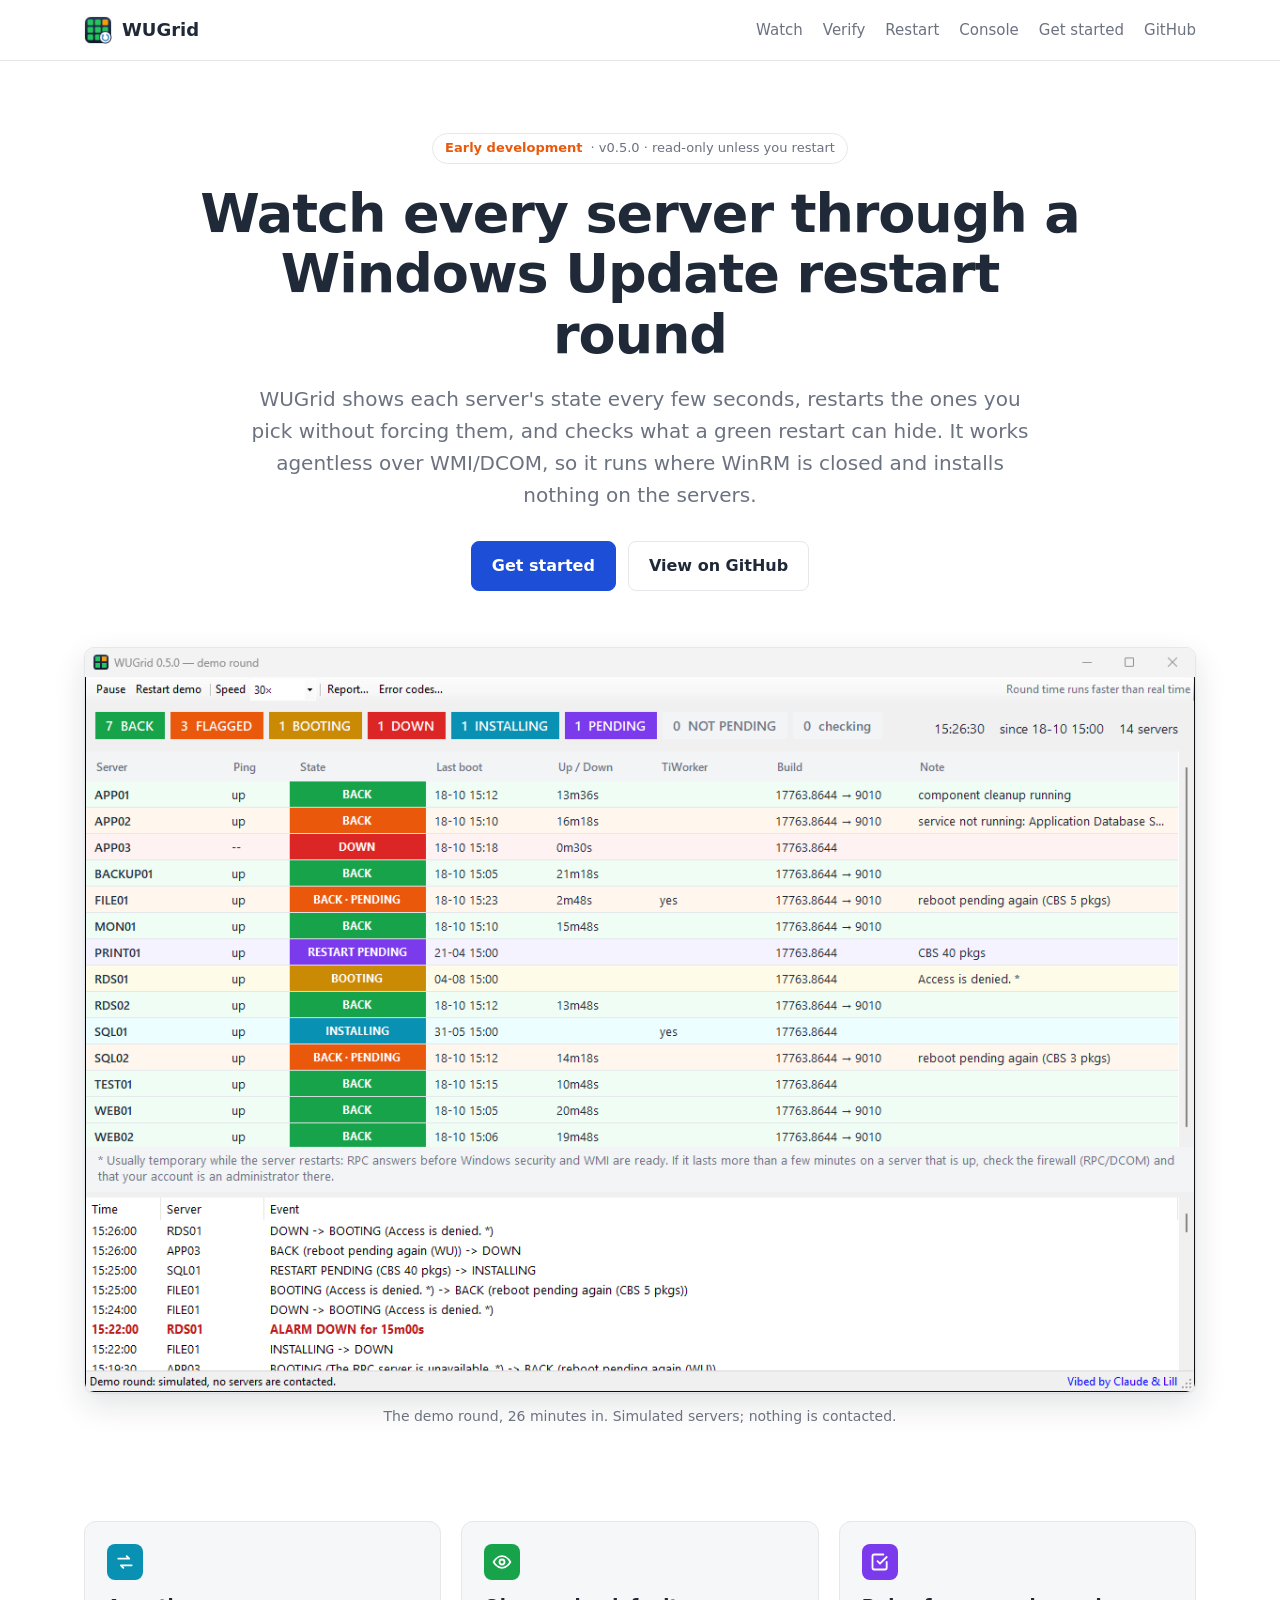
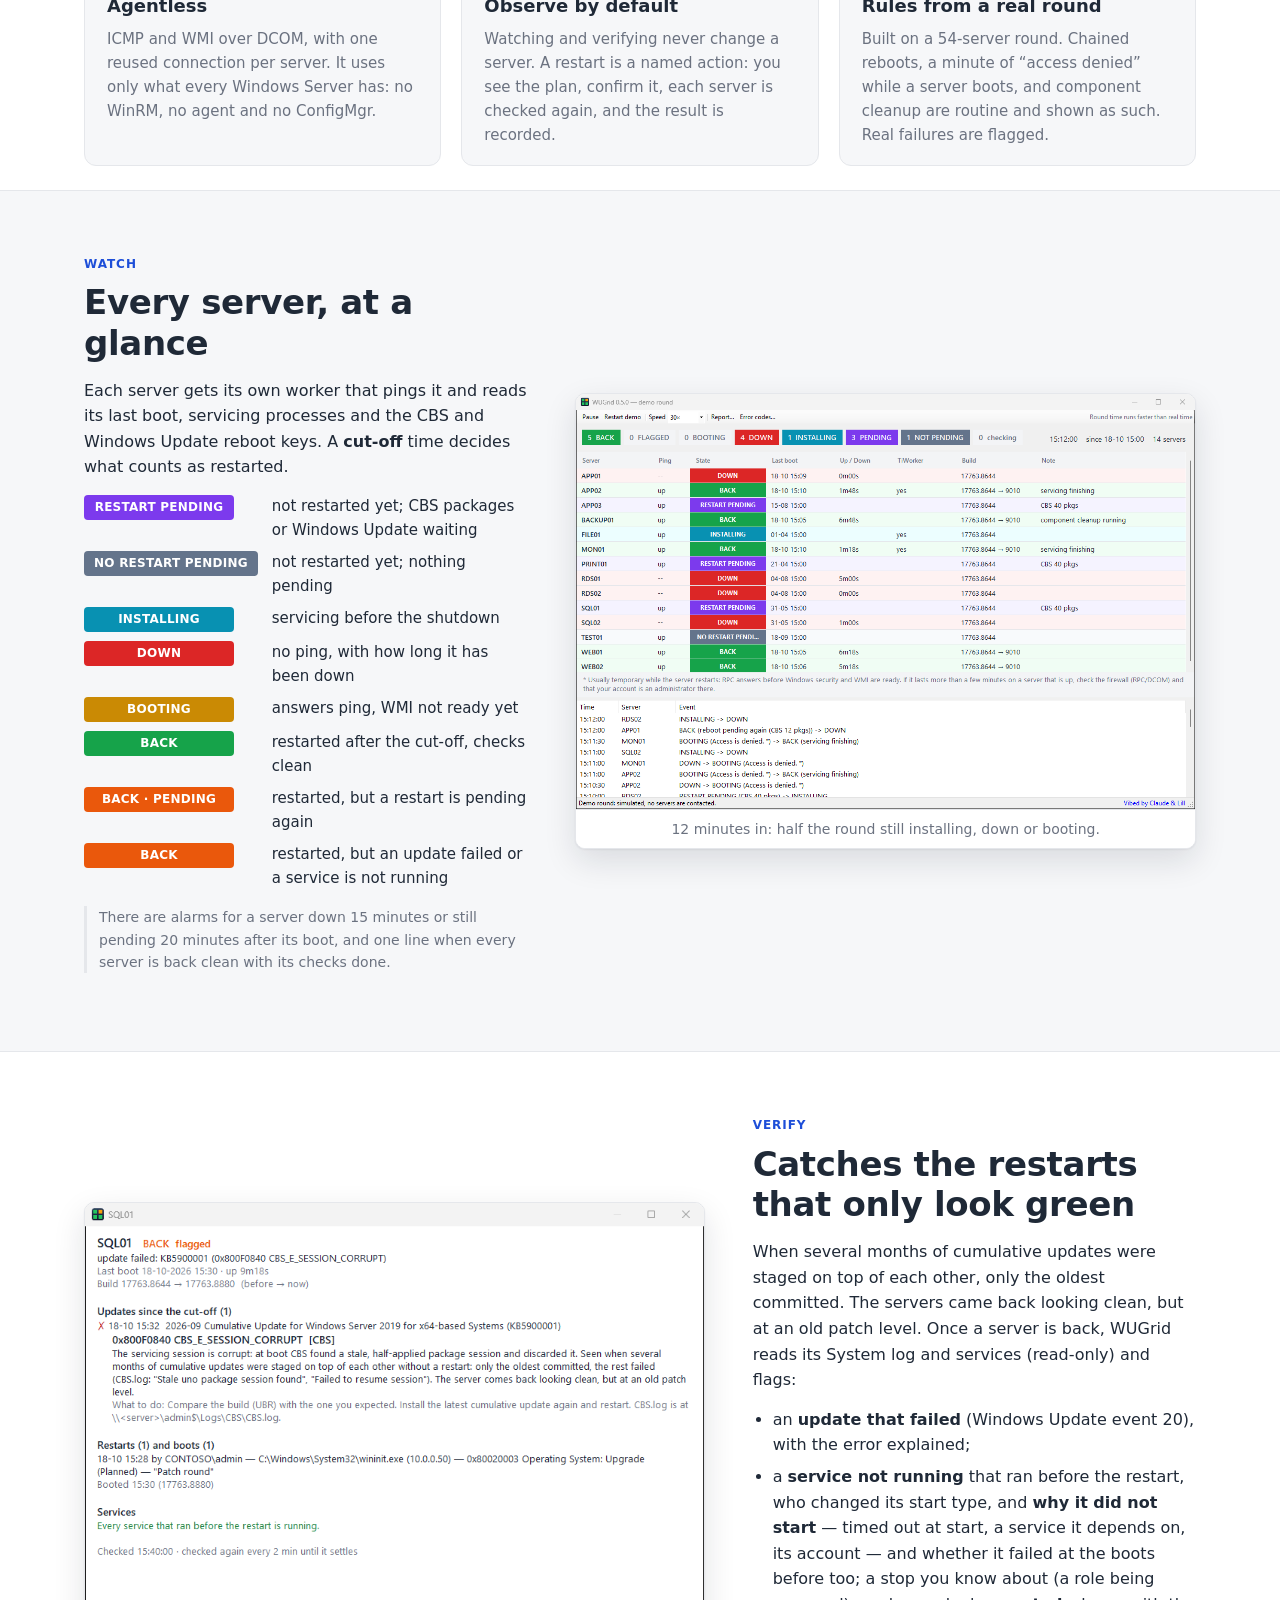
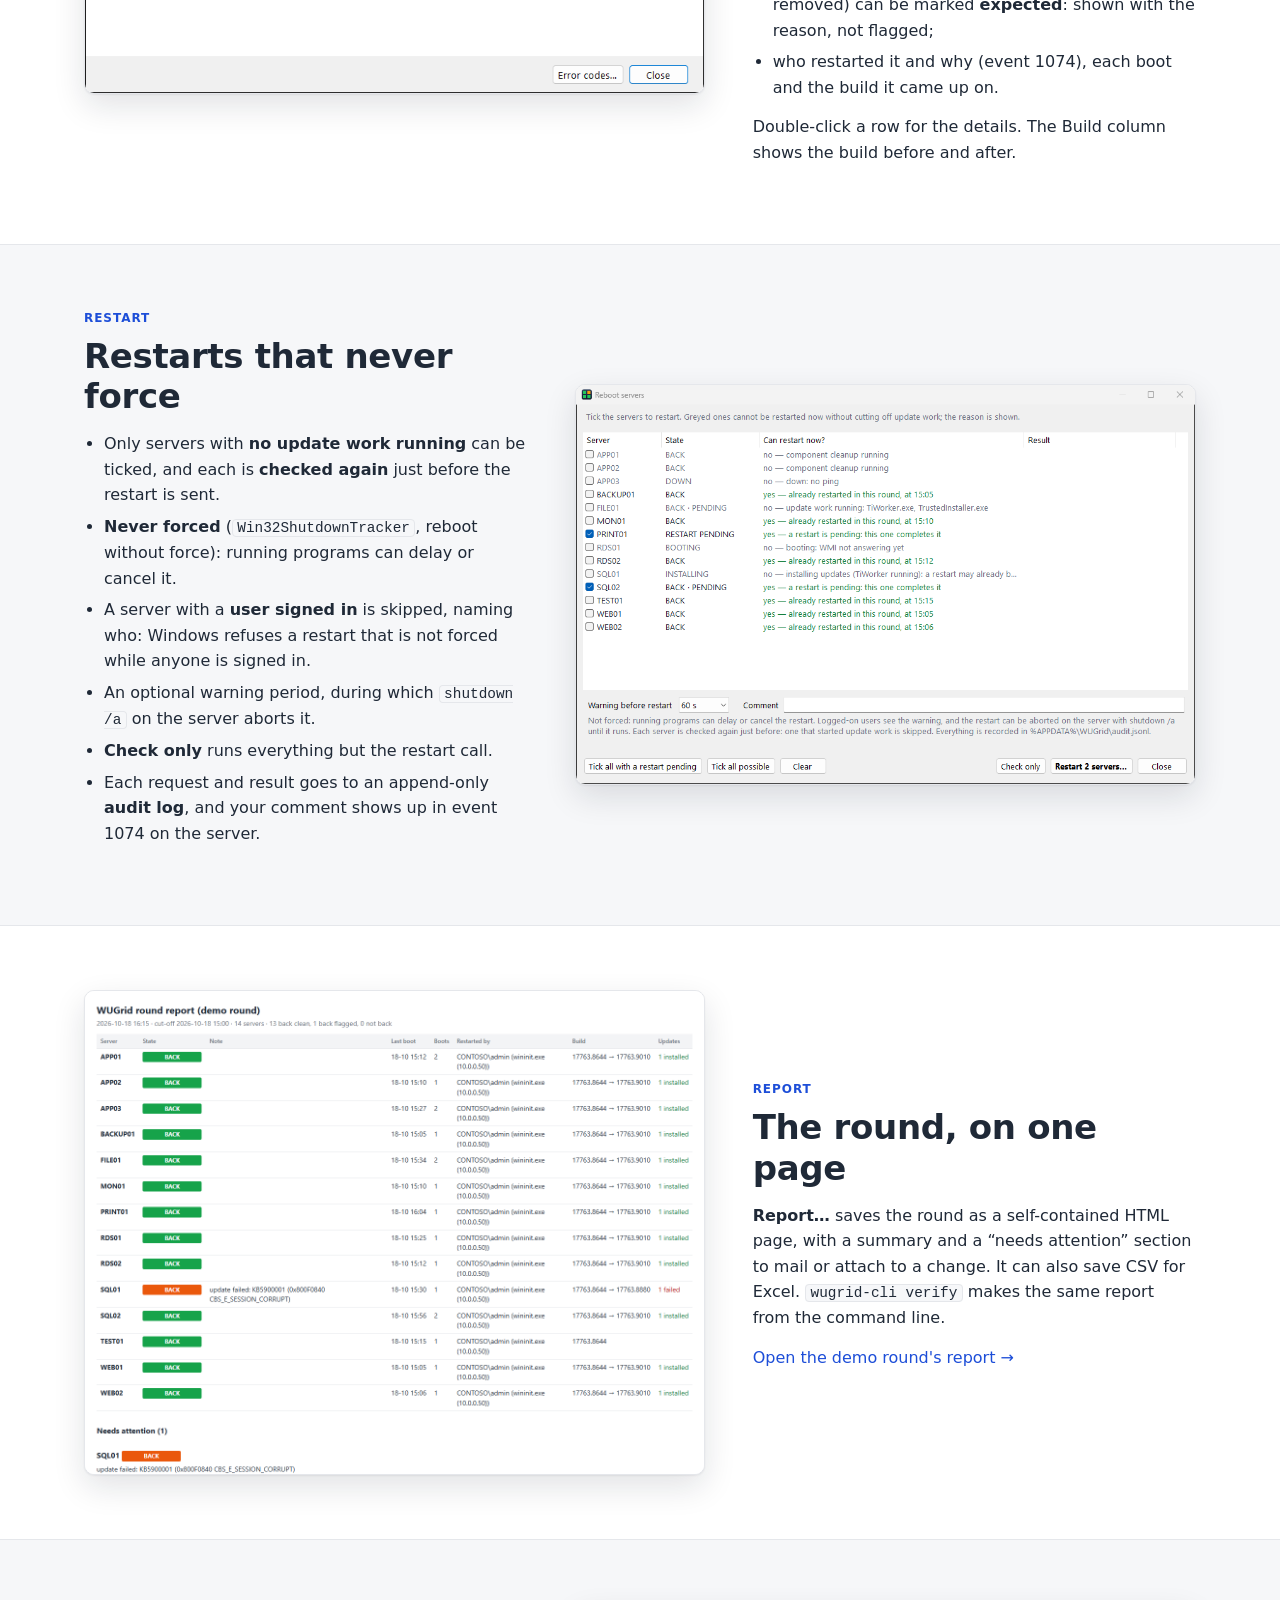
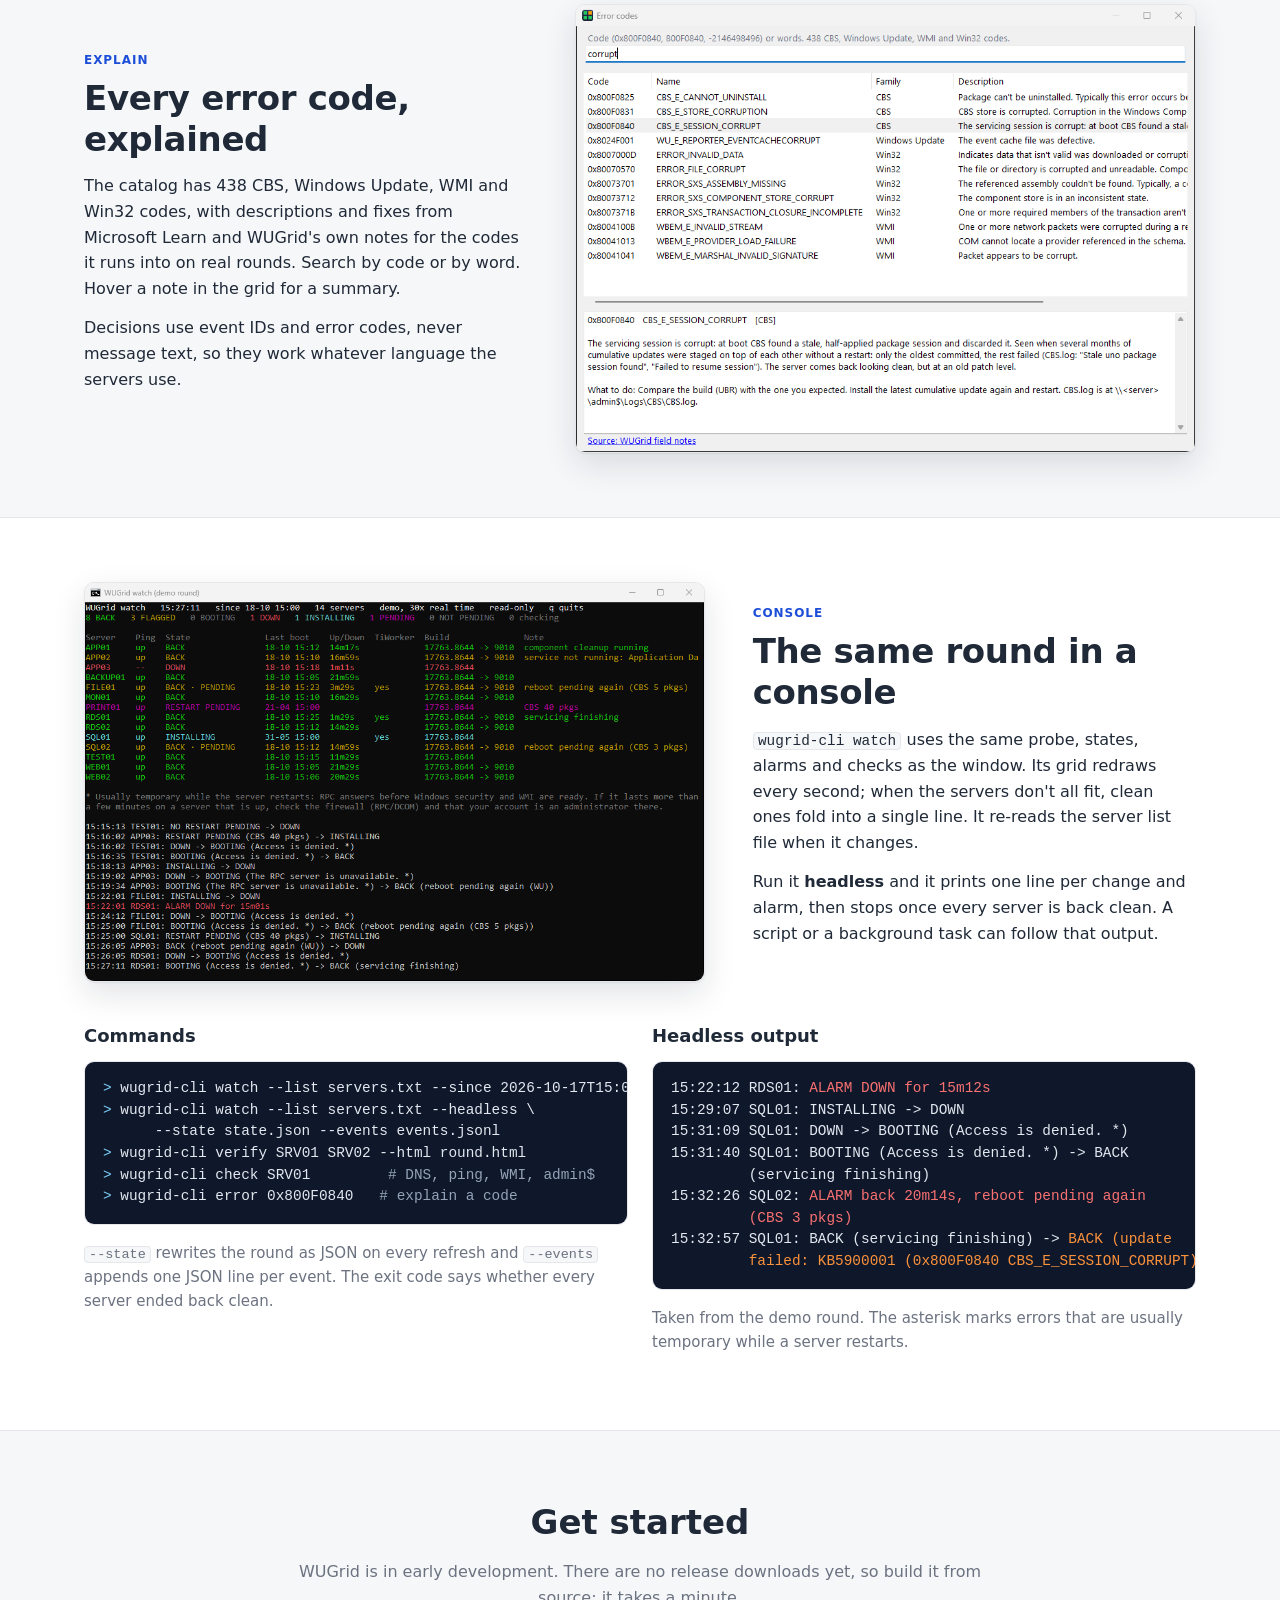
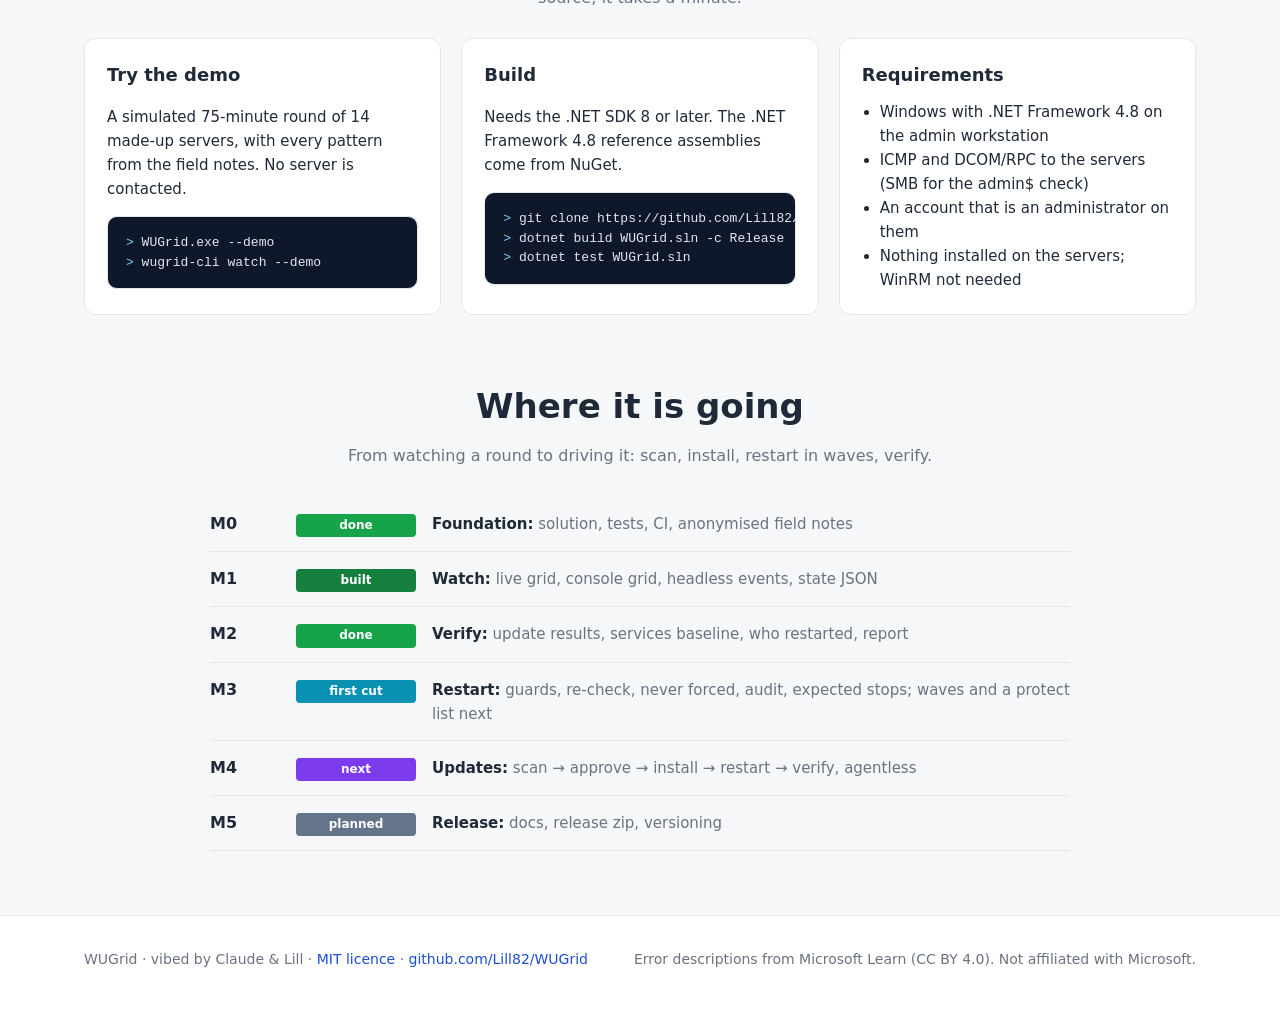
==== commit e8bbc437: "WUGrid 0.8.0 and 0.9.0: signed-in users, why a service did not start 0.8.0 - Windows refuses a resta" ====
--- a/site/index.html
+++ b/site/index.html
@@ -258,7 +258,10 @@
           and services (read-only) and flags:</p>
         <ul>
           <li>an <b>update that failed</b> (Windows Update event 20), with the error explained;</li>
-          <li>a <b>service not running</b> that ran before the restart, and who changed its start type — a stop you know about (a role being removed) can be marked <b>expected</b>: shown with the reason, not flagged;</li>
+          <li>a <b>service not running</b> that ran before the restart, who changed its start type, and <b>why it did
+            not start</b> — timed out at start, a service it depends on, its account — and whether it failed at the boots
+            before too; a stop you know about (a role being removed) can be marked <b>expected</b>: shown with the
+            reason, not flagged;</li>
           <li>who restarted it and why (event 1074), each boot and the build it came up on.</li>
         </ul>
         <p>Double-click a row for the details. The Build column shows the build before and after.</p>
@@ -280,7 +283,9 @@
             before the restart is sent.</li>
           <li><b>Never forced</b> (<code>Win32ShutdownTracker</code>, reboot without force): running programs can delay
             or cancel it.</li>
-          <li>An optional warning for logged-on users, and <code>shutdown /a</code> on the server aborts it.</li>
+          <li>A server with a <b>user signed in</b> is skipped, naming who: Windows refuses a restart that is not
+            forced while anyone is signed in.</li>
+          <li>An optional warning period, during which <code>shutdown /a</code> on the server aborts it.</li>
           <li><b>Check only</b> runs everything but the restart call.</li>
           <li>Each request and result goes to an append-only <b>audit log</b>, and your comment shows up in
             event 1074 on the server.</li>
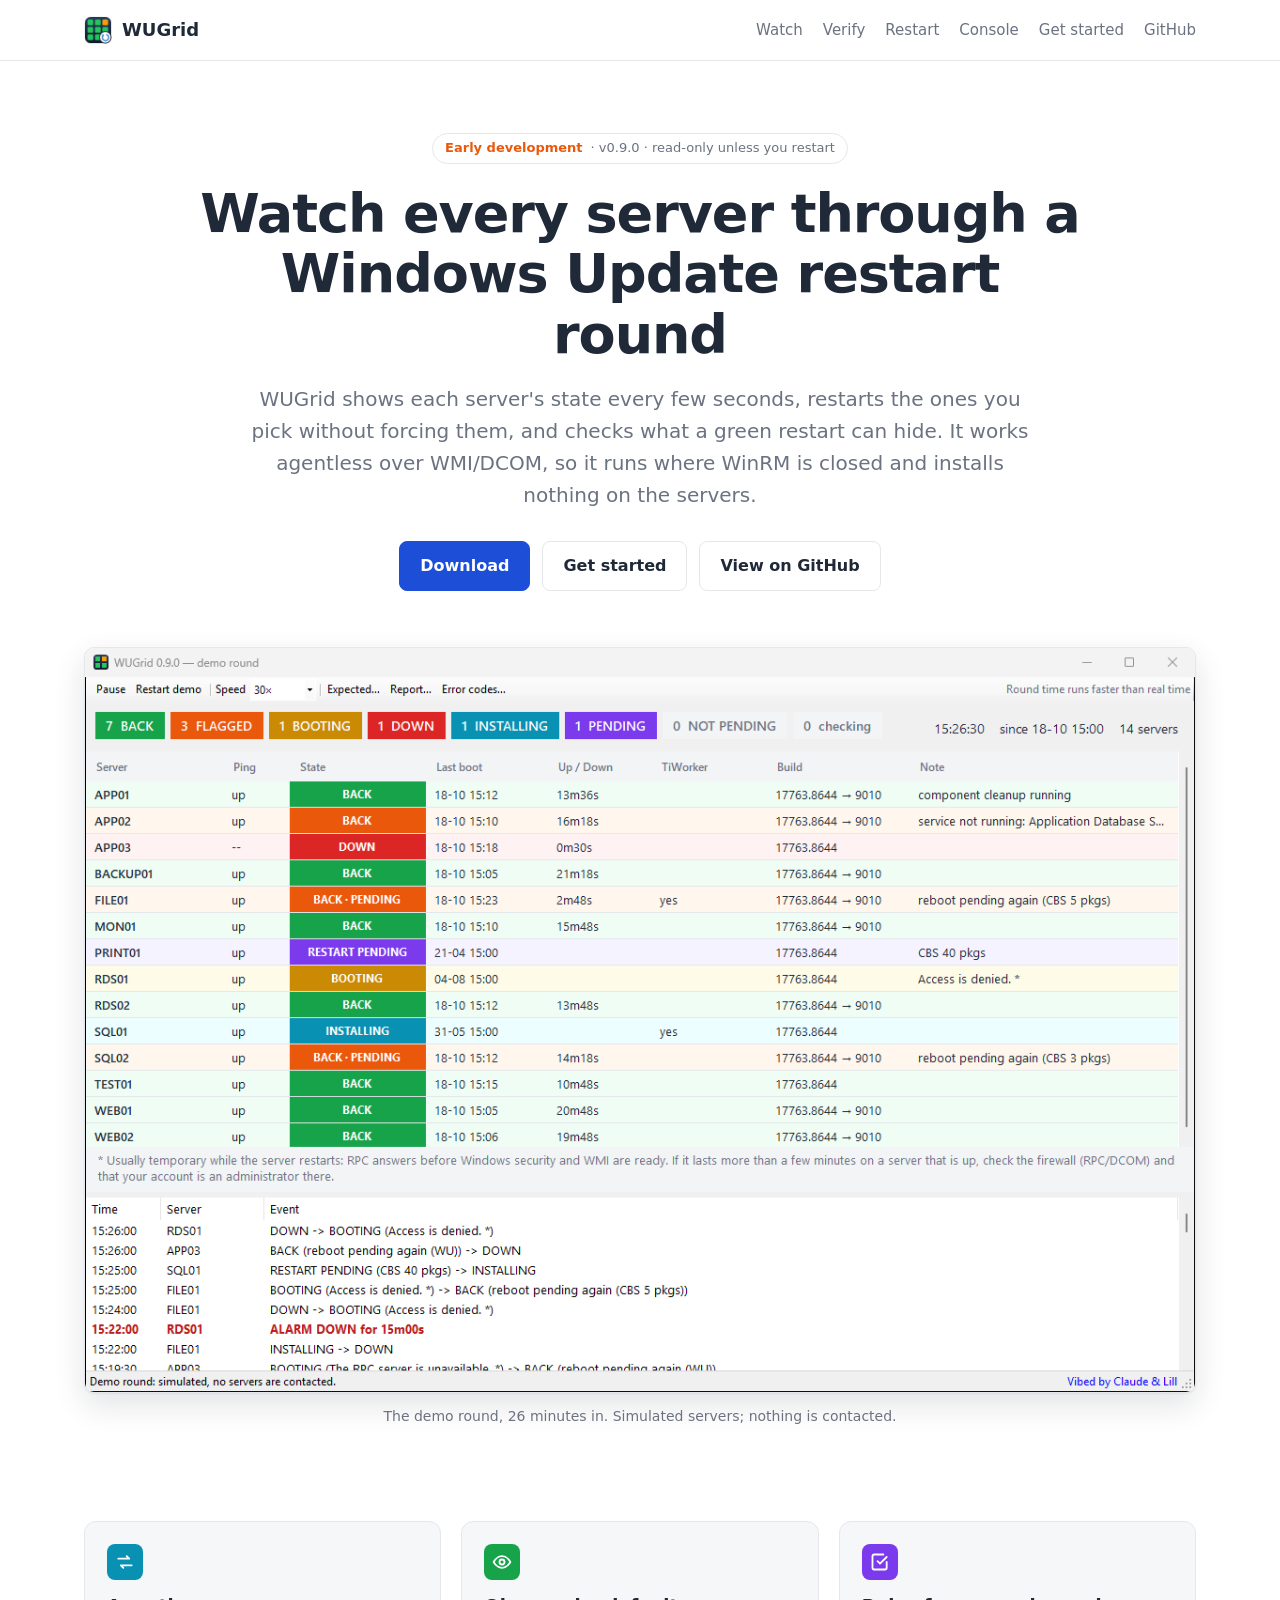
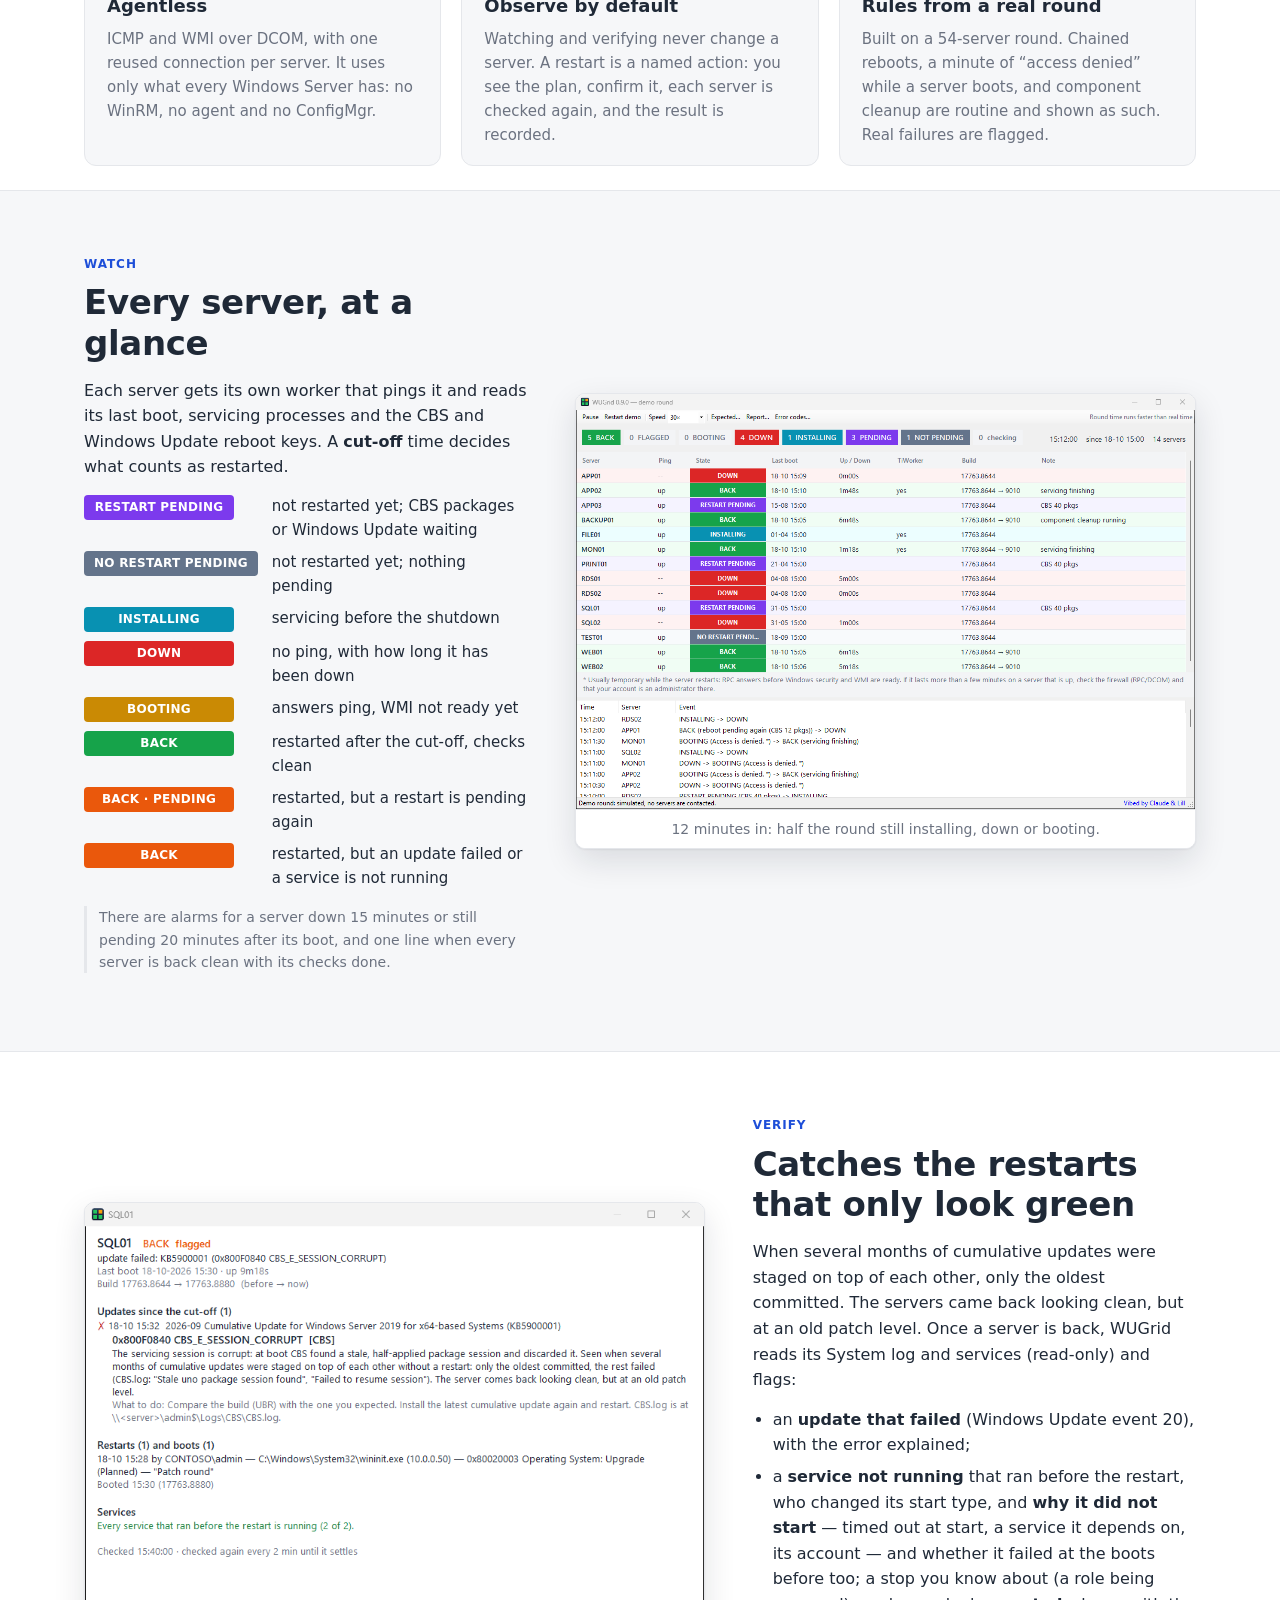
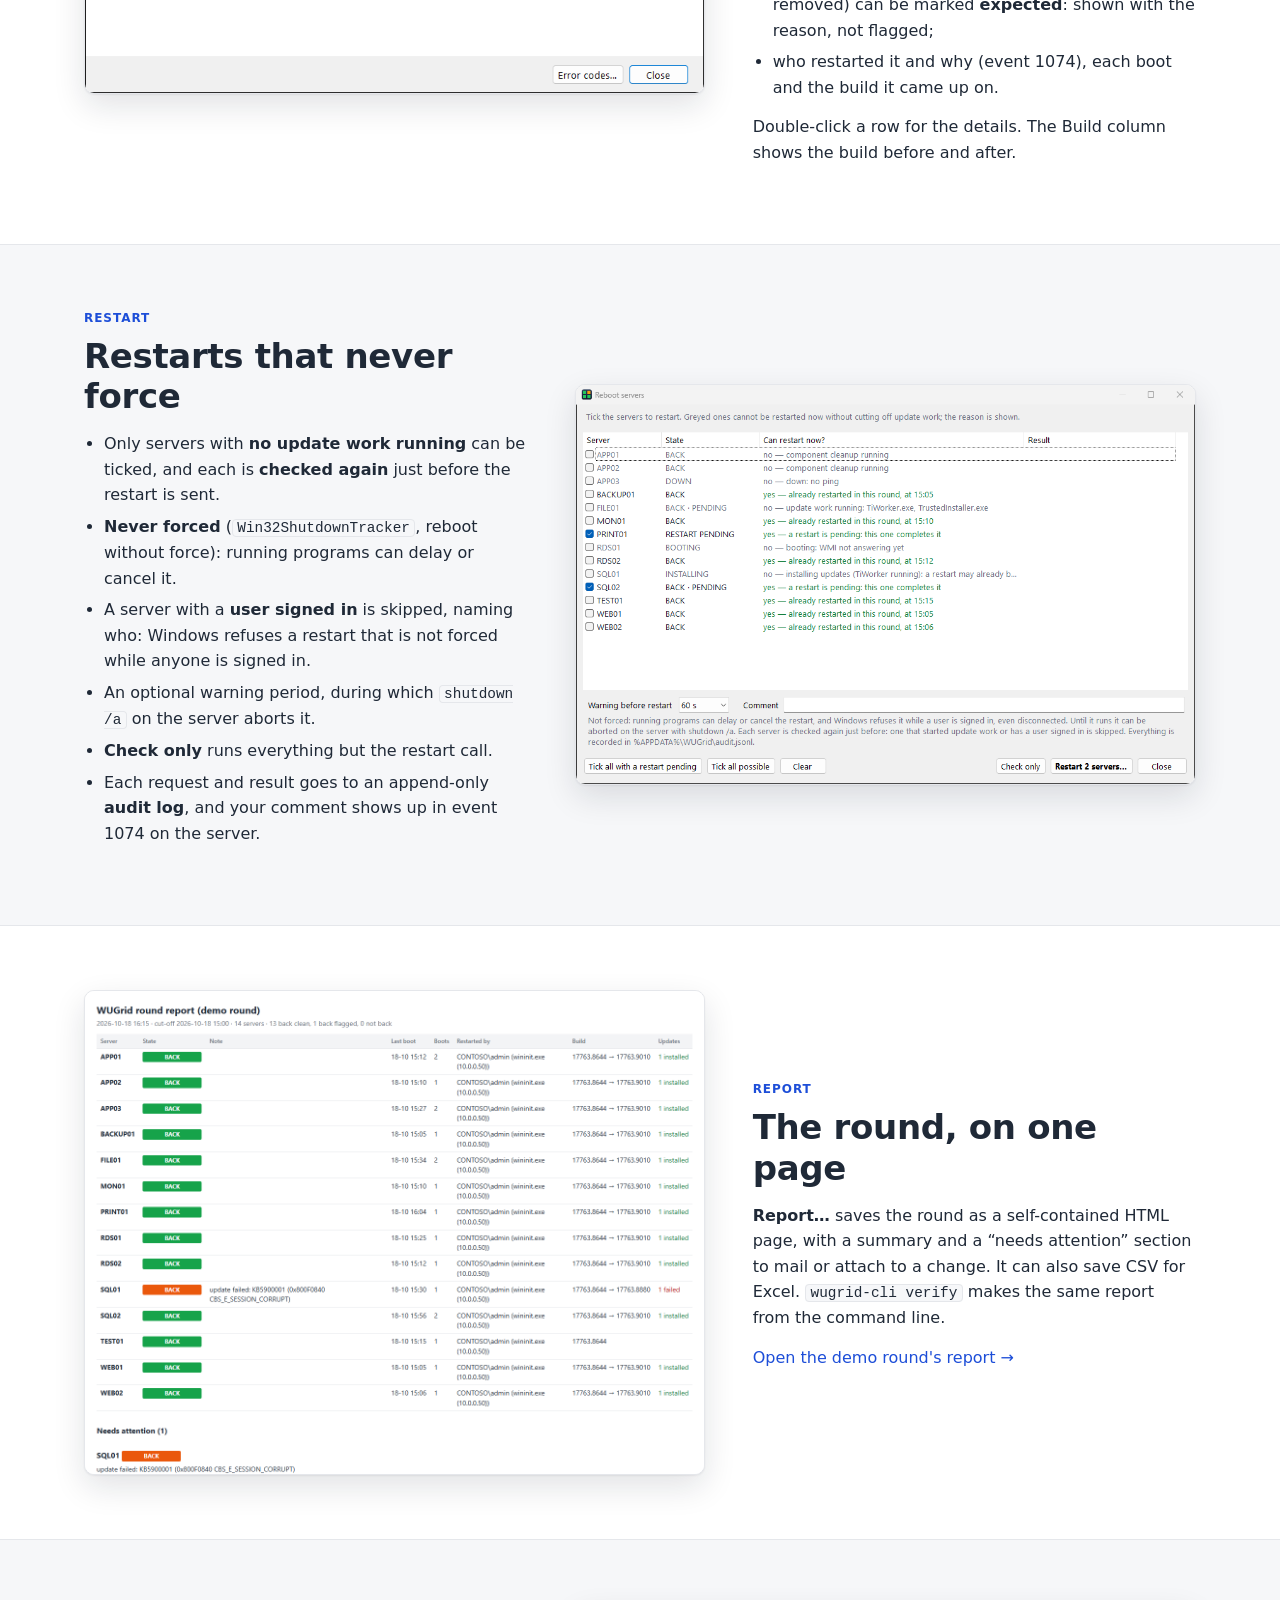
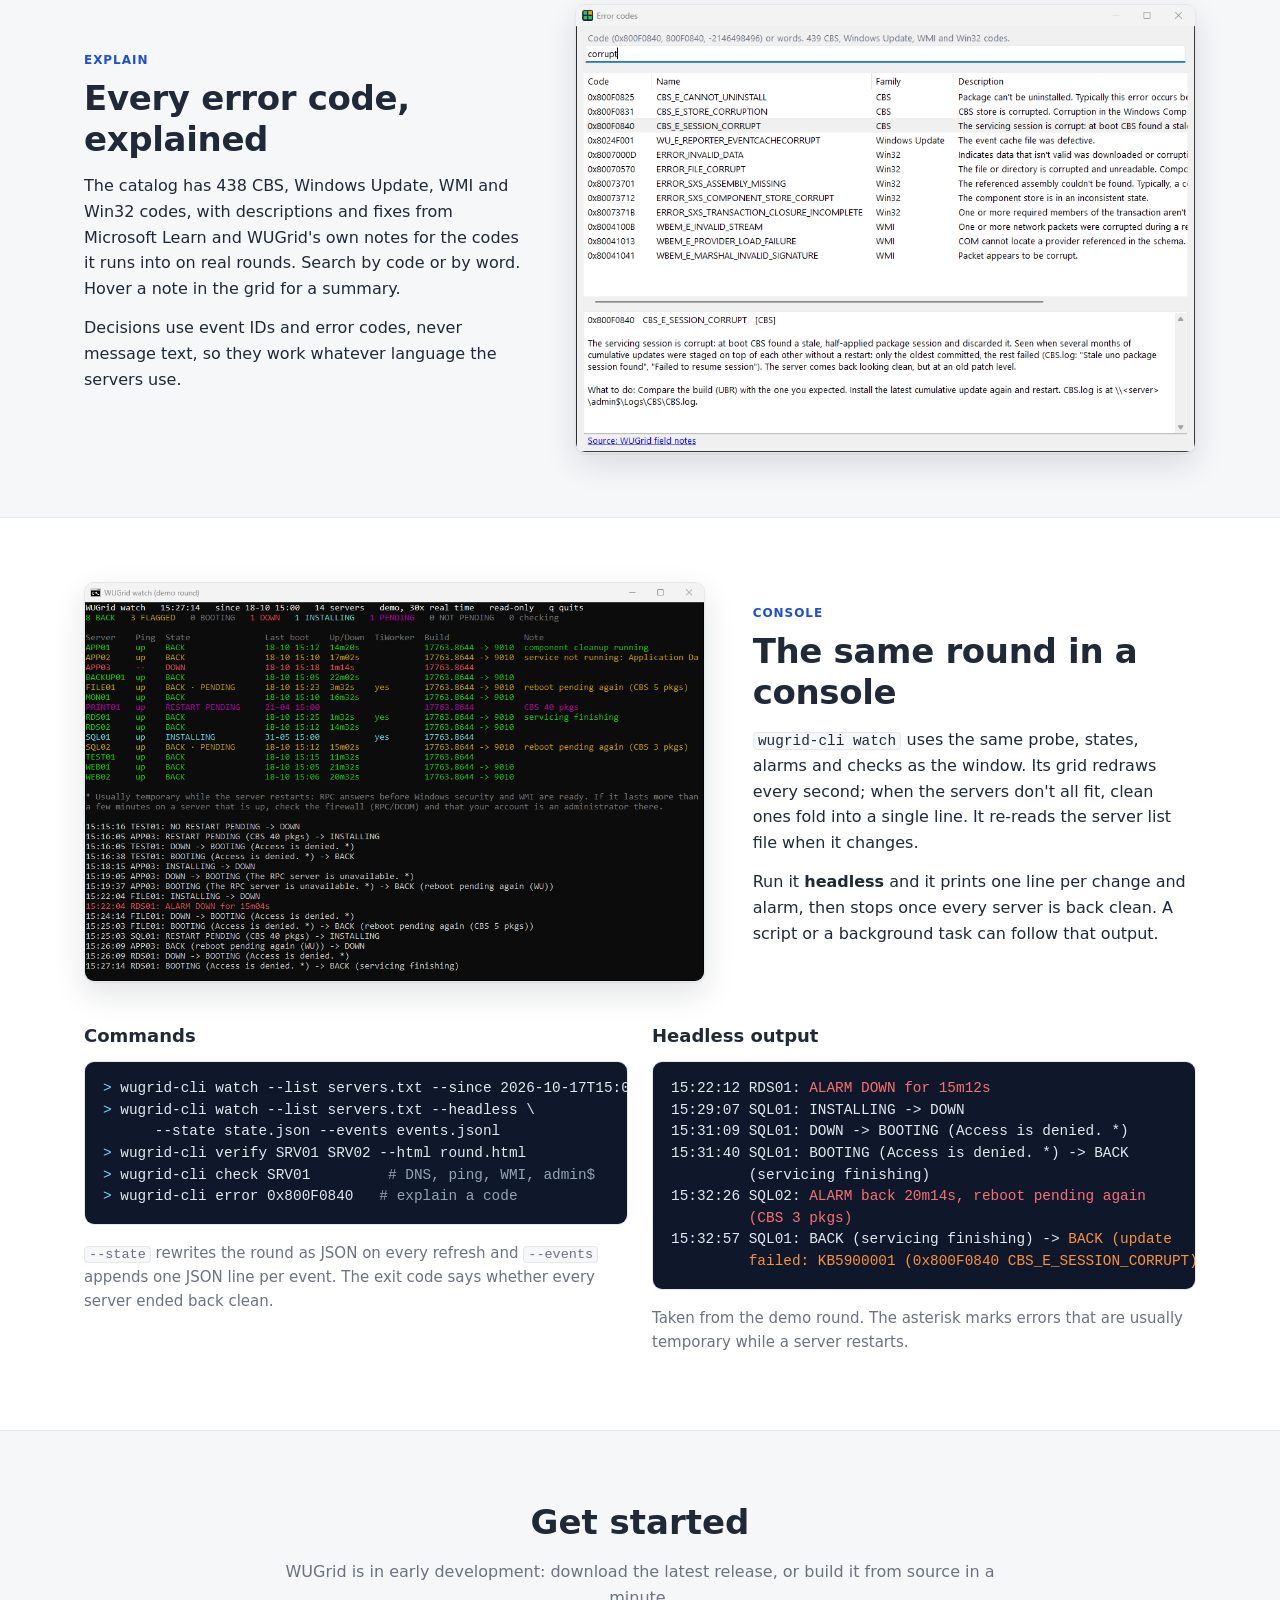
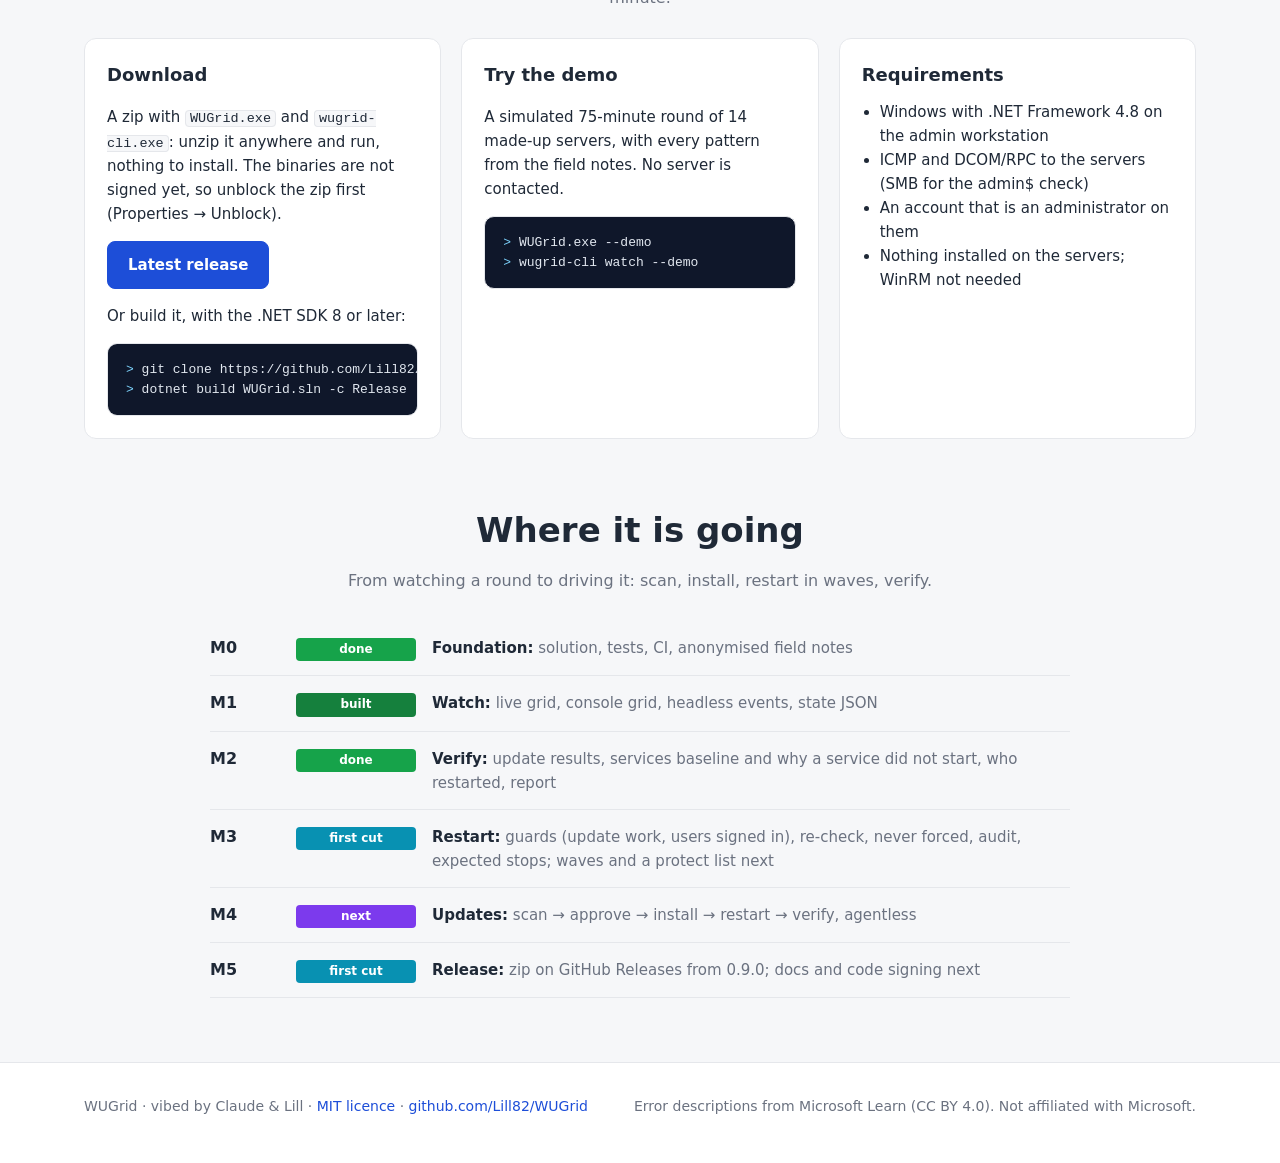
==== commit edda7bf6: "Project page for 0.9.0: Download, current pictures - Download button in the header and a Download ca" ====
--- a/site/index.html
+++ b/site/index.html
@@ -180,13 +180,14 @@
 <main>
   <section class="hero">
     <div class="wrap">
-      <div class="badge"><b>Early development</b> · v0.5.0 · read-only unless you restart</div>
+      <div class="badge"><b>Early development</b> · v0.9.0 · read-only unless you restart</div>
       <h1>Watch every server through a Windows&nbsp;Update restart round</h1>
       <p class="lead">WUGrid shows each server's state every few seconds, restarts the ones you pick without forcing them,
         and checks what a green restart can hide. It works agentless over WMI/DCOM, so it runs where WinRM is closed
         and installs nothing on the servers.</p>
       <div class="buttons">
-        <a class="btn primary" href="#start">Get started</a>
+        <a class="btn primary" href="https://github.com/Lill82/WUGrid/releases/latest">Download</a>
+        <a class="btn" href="#start">Get started</a>
         <a class="btn" href="https://github.com/Lill82/WUGrid">View on GitHub</a>
       </div>
       <figure class="shot">
@@ -384,23 +385,25 @@
     <div class="wrap">
       <div class="center">
         <h2>Get started</h2>
-        <p class="sub">WUGrid is in early development. There are no release downloads yet, so build it from source; it
-          takes a minute.</p>
+        <p class="sub">WUGrid is in early development: download the latest release, or build it from source in a
+          minute.</p>
       </div>
       <div class="cards">
+        <div class="card">
+          <h3>Download</h3>
+          <p>A zip with <code>WUGrid.exe</code> and <code>wugrid-cli.exe</code>: unzip it anywhere and run, nothing to
+            install. The binaries are not signed yet, so unblock the zip first (Properties → Unblock).</p>
+          <p><a class="btn primary" href="https://github.com/Lill82/WUGrid/releases/latest">Latest release</a></p>
+          <p>Or build it, with the .NET SDK 8 or later:</p>
+<pre class="term"><span class="p">&gt;</span> git clone https://github.com/Lill82/WUGrid
+<span class="p">&gt;</span> dotnet build WUGrid.sln -c Release</pre>
+        </div>
         <div class="card">
           <h3>Try the demo</h3>
           <p>A simulated 75-minute round of 14 made-up servers, with every pattern from the field notes. No server is
             contacted.</p>
 <pre class="term"><span class="p">&gt;</span> WUGrid.exe --demo
 <span class="p">&gt;</span> wugrid-cli watch --demo</pre>
-        </div>
-        <div class="card">
-          <h3>Build</h3>
-          <p>Needs the .NET SDK 8 or later. The .NET Framework 4.8 reference assemblies come from NuGet.</p>
-<pre class="term"><span class="p">&gt;</span> git clone https://github.com/Lill82/WUGrid
-<span class="p">&gt;</span> dotnet build WUGrid.sln -c Release
-<span class="p">&gt;</span> dotnet test WUGrid.sln</pre>
         </div>
         <div class="card">
           <h3>Requirements</h3>
@@ -420,10 +423,10 @@
       <ol class="roadmap">
         <li><span class="m">M0</span><span class="s done">done</span><span class="d"><b>Foundation:</b> solution, tests, CI, anonymised field notes</span></li>
         <li><span class="m">M1</span><span class="s built">built</span><span class="d"><b>Watch:</b> live grid, console grid, headless events, state JSON</span></li>
-        <li><span class="m">M2</span><span class="s done">done</span><span class="d"><b>Verify:</b> update results, services baseline, who restarted, report</span></li>
-        <li><span class="m">M3</span><span class="s cut">first cut</span><span class="d"><b>Restart:</b> guards, re-check, never forced, audit, expected stops; waves and a protect list next</span></li>
+        <li><span class="m">M2</span><span class="s done">done</span><span class="d"><b>Verify:</b> update results, services baseline and why a service did not start, who restarted, report</span></li>
+        <li><span class="m">M3</span><span class="s cut">first cut</span><span class="d"><b>Restart:</b> guards (update work, users signed in), re-check, never forced, audit, expected stops; waves and a protect list next</span></li>
         <li><span class="m">M4</span><span class="s next">next</span><span class="d"><b>Updates:</b> scan → approve → install → restart → verify, agentless</span></li>
-        <li><span class="m">M5</span><span class="s plan">planned</span><span class="d"><b>Release:</b> docs, release zip, versioning</span></li>
+        <li><span class="m">M5</span><span class="s cut">first cut</span><span class="d"><b>Release:</b> zip on GitHub Releases from 0.9.0; docs and code signing next</span></li>
       </ol>
     </div>
   </section>
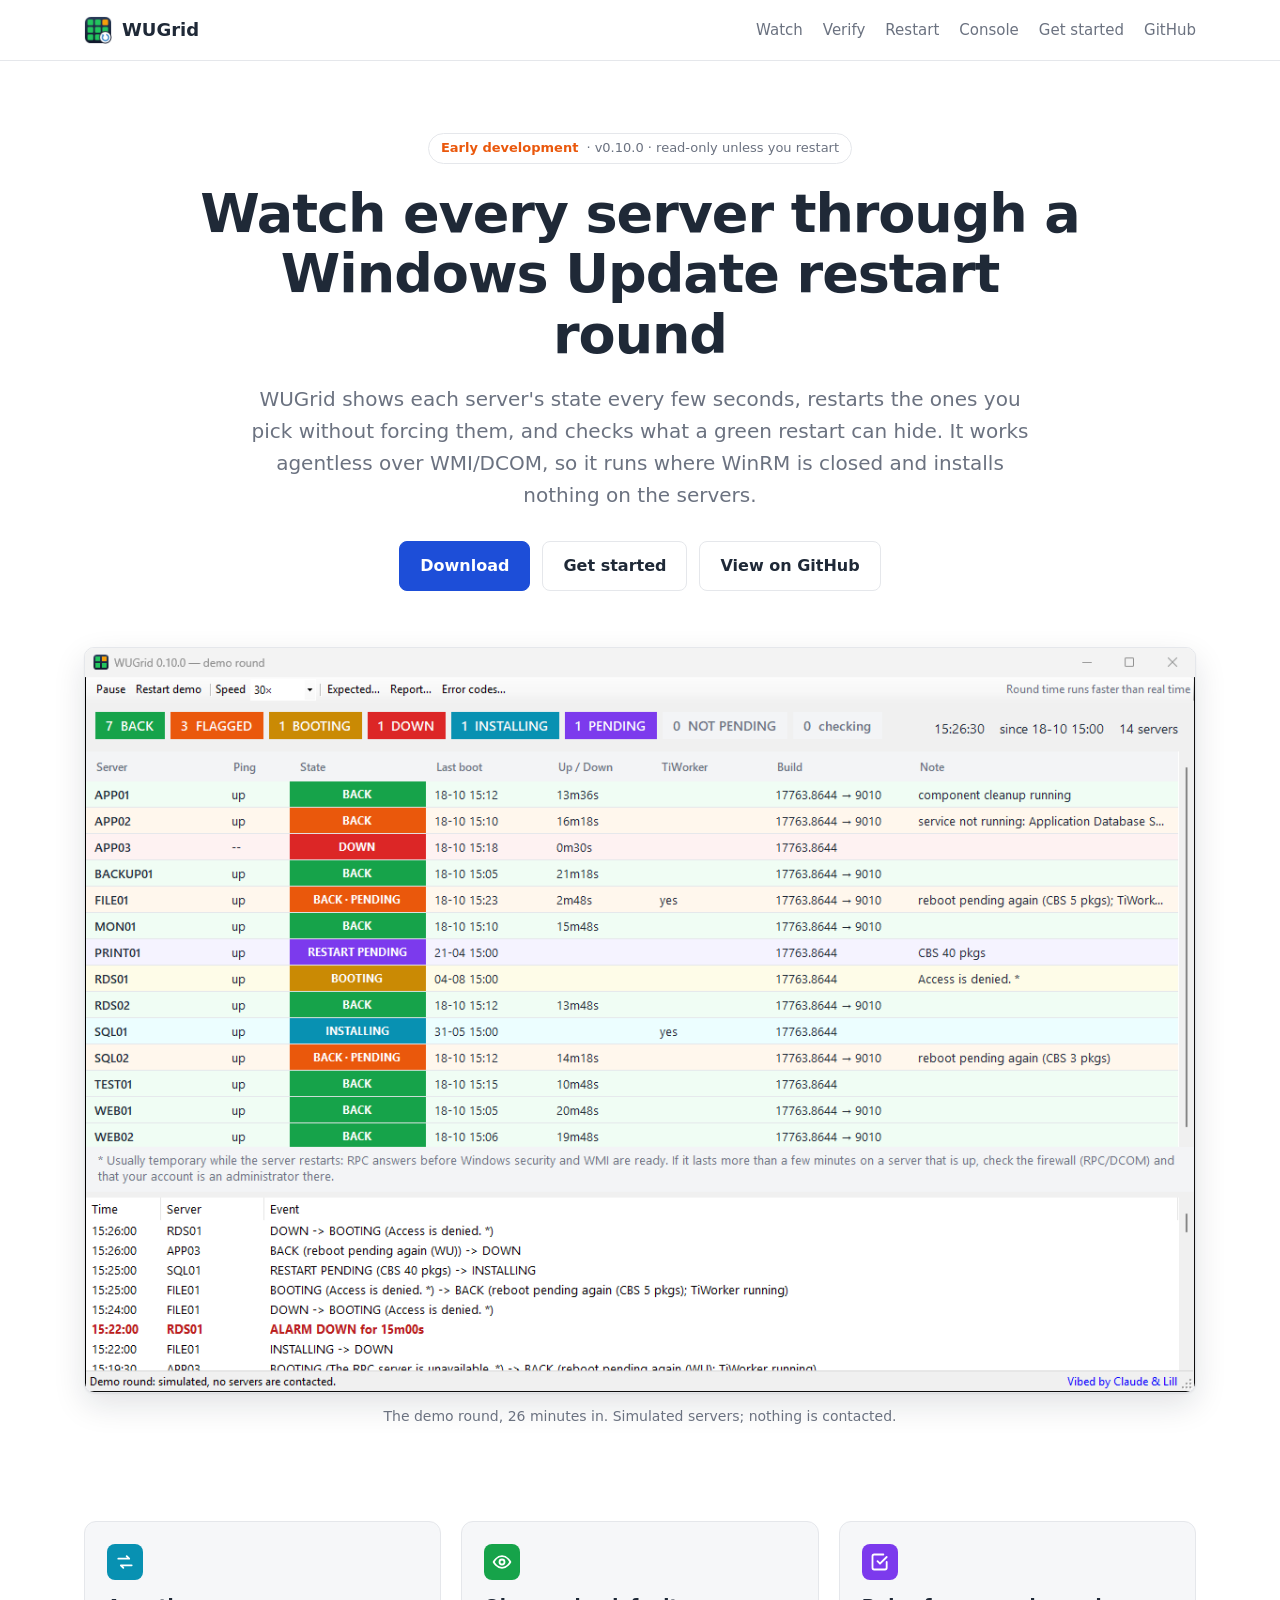
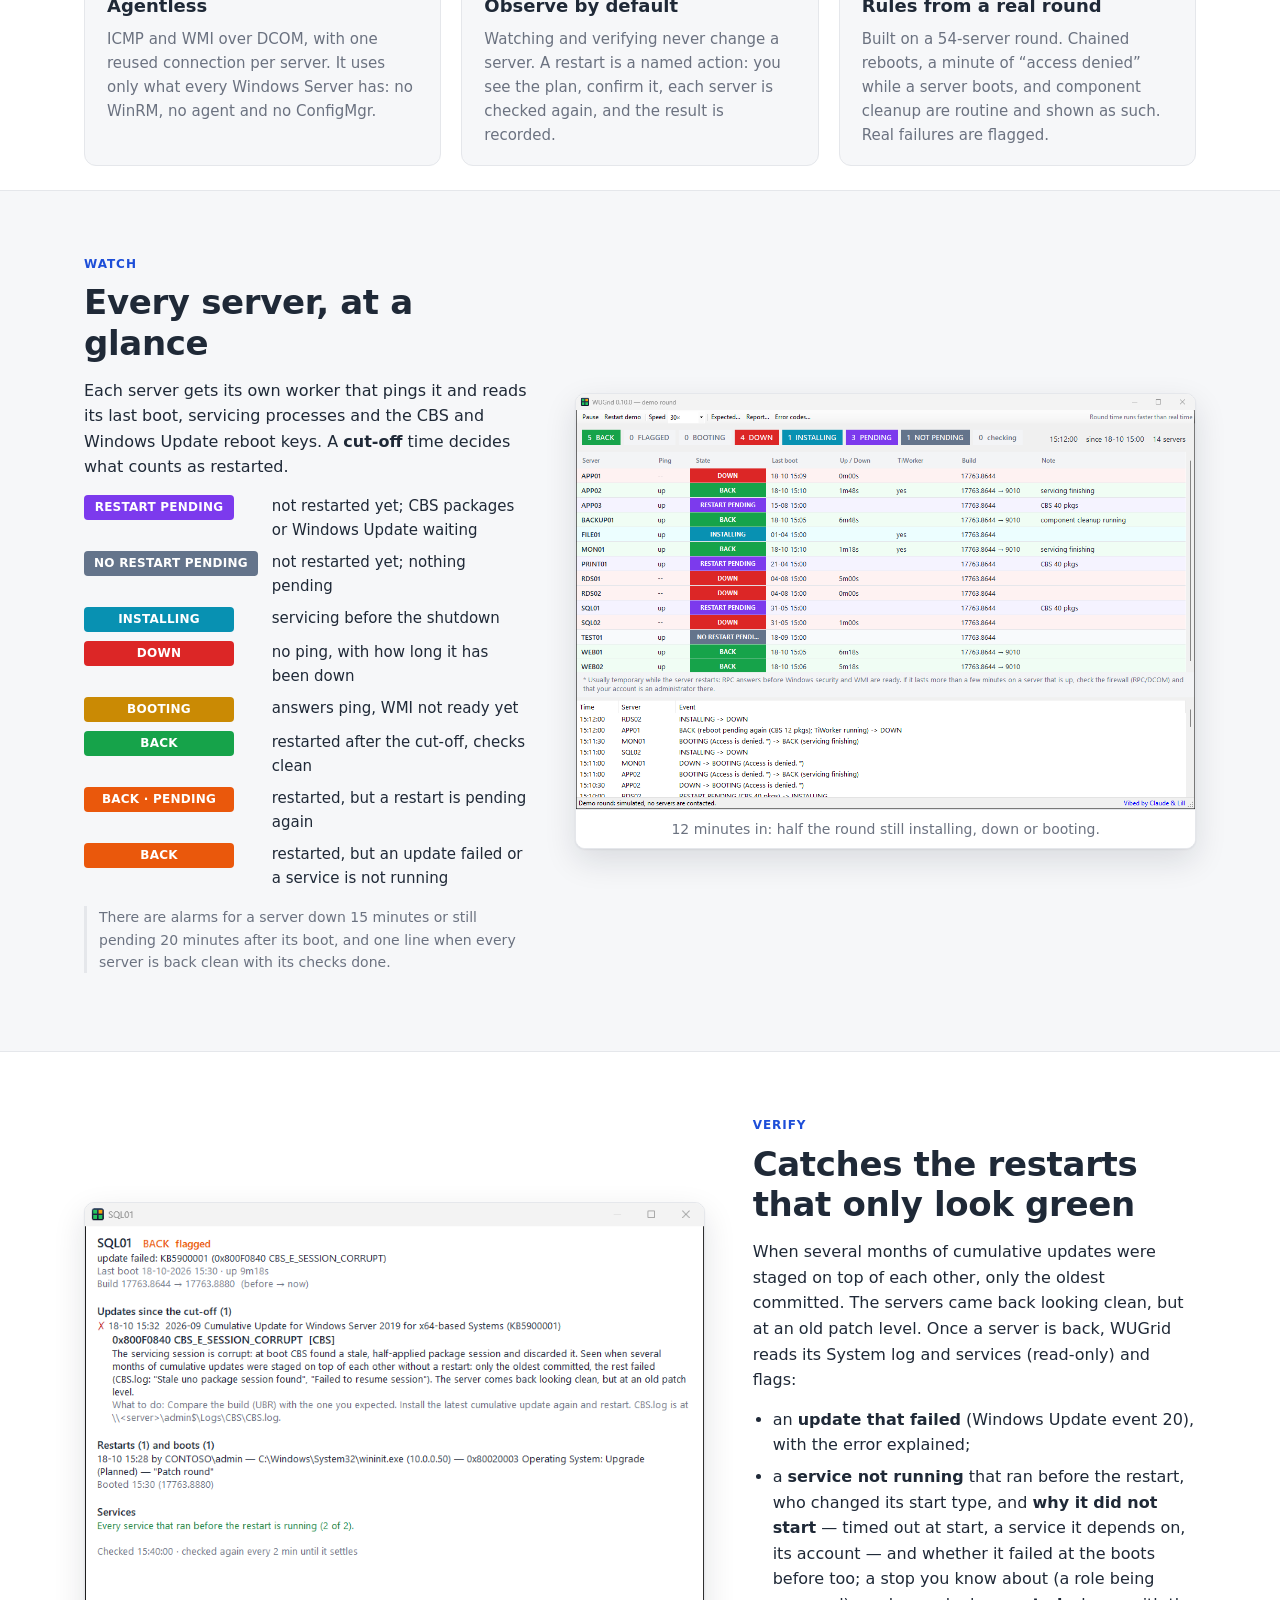
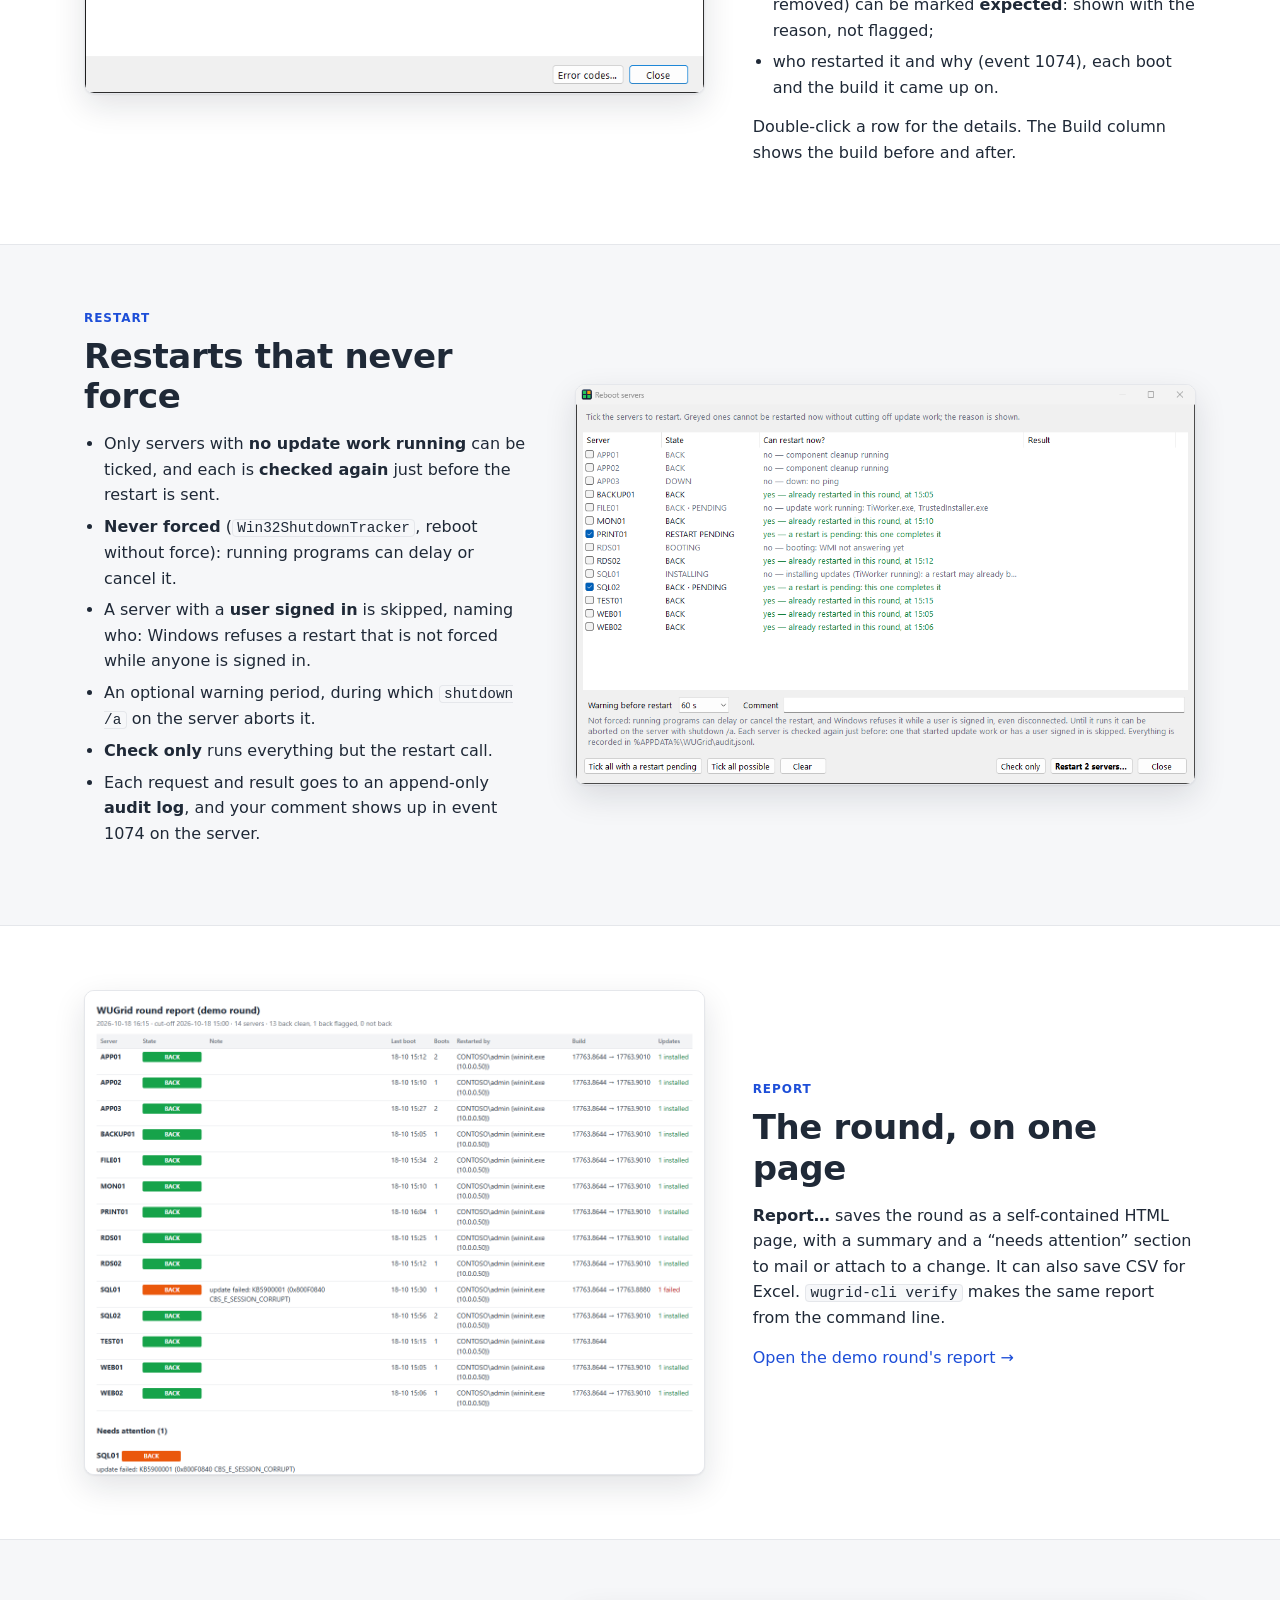
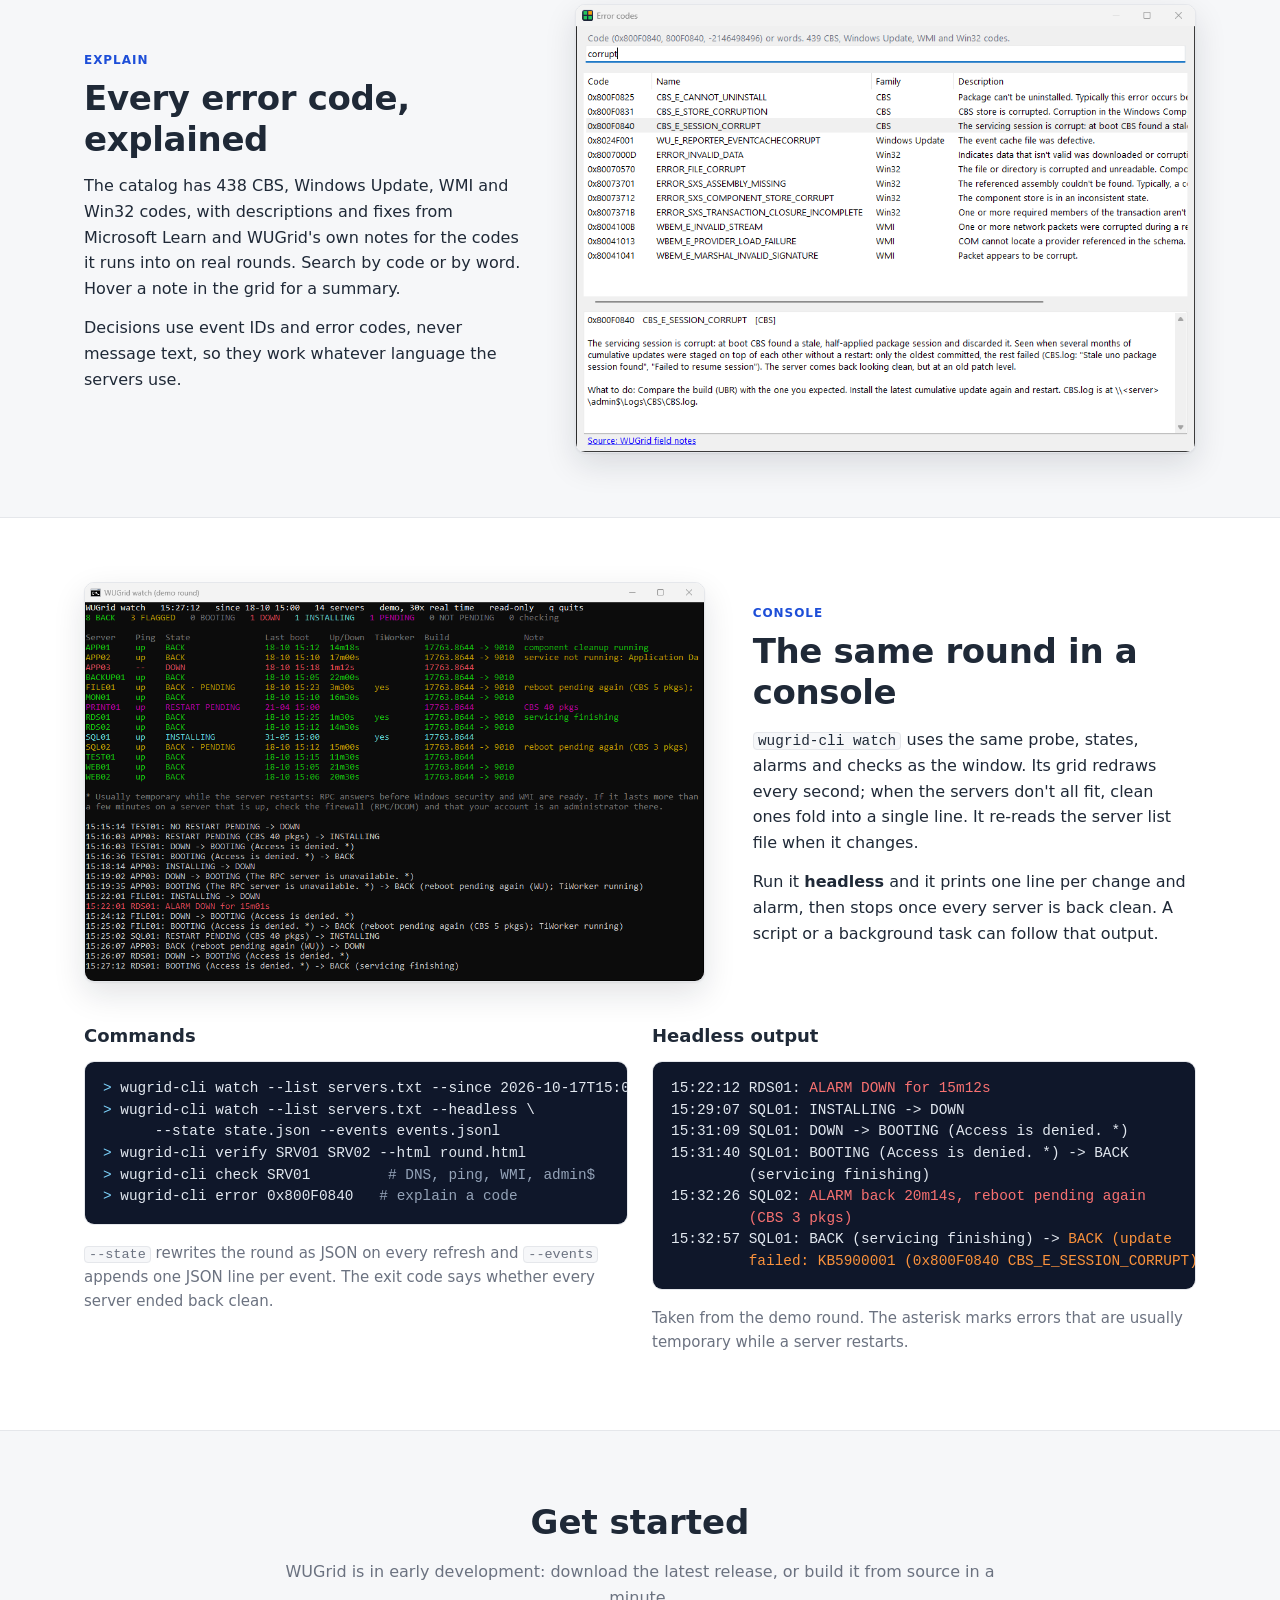
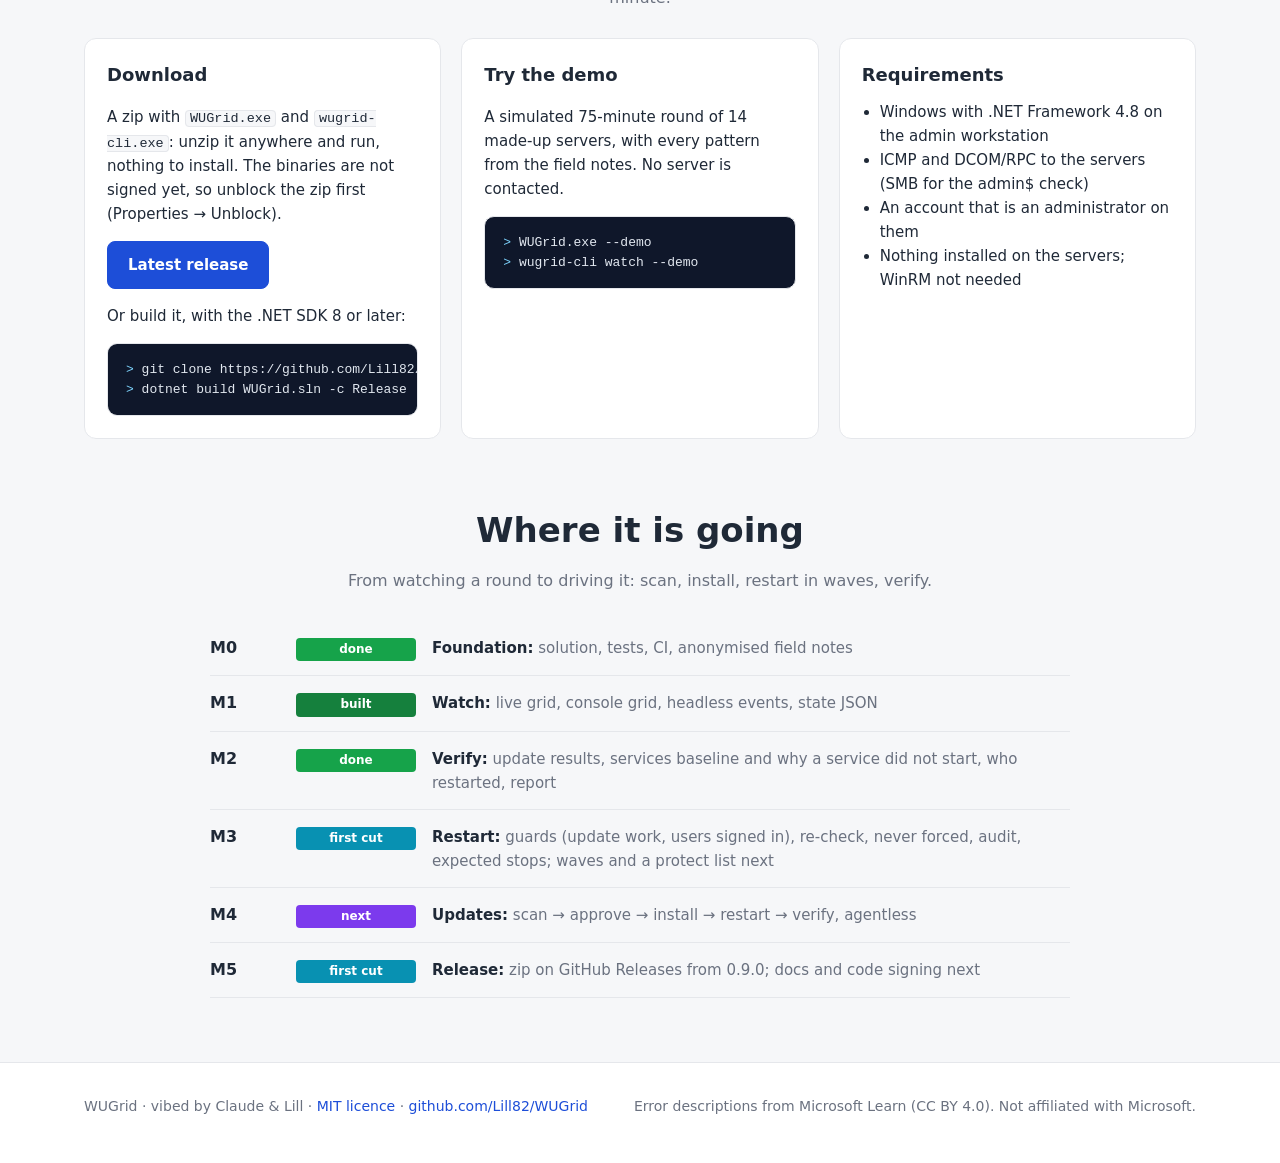
==== commit 5858d001: "Project page for 0.10.0: badge, current pictures Co-Authored-By: Claude Opus 5.5 <noreply@anthropic." ====
--- a/site/index.html
+++ b/site/index.html
@@ -180,7 +180,7 @@
 <main>
   <section class="hero">
     <div class="wrap">
-      <div class="badge"><b>Early development</b> · v0.9.0 · read-only unless you restart</div>
+      <div class="badge"><b>Early development</b> · v0.10.0 · read-only unless you restart</div>
       <h1>Watch every server through a Windows&nbsp;Update restart round</h1>
       <p class="lead">WUGrid shows each server's state every few seconds, restarts the ones you pick without forcing them,
         and checks what a green restart can hide. It works agentless over WMI/DCOM, so it runs where WinRM is closed
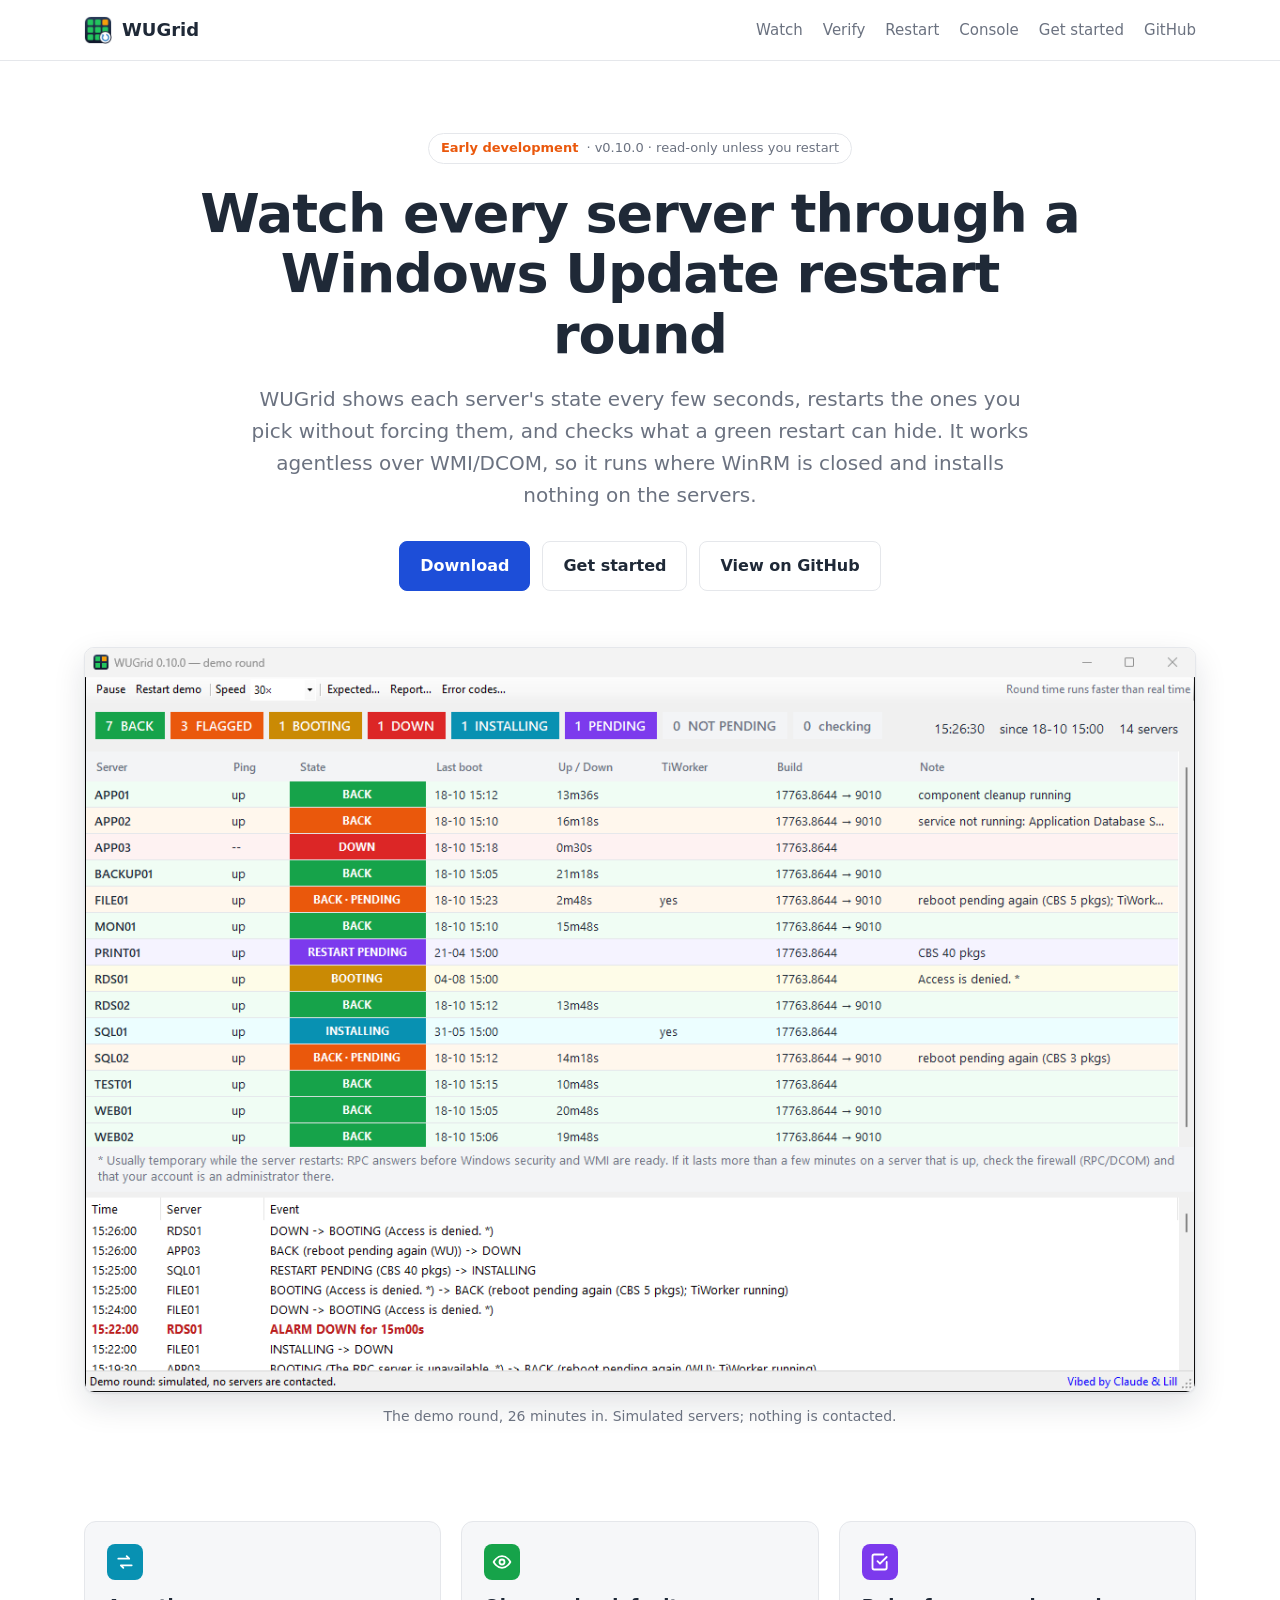
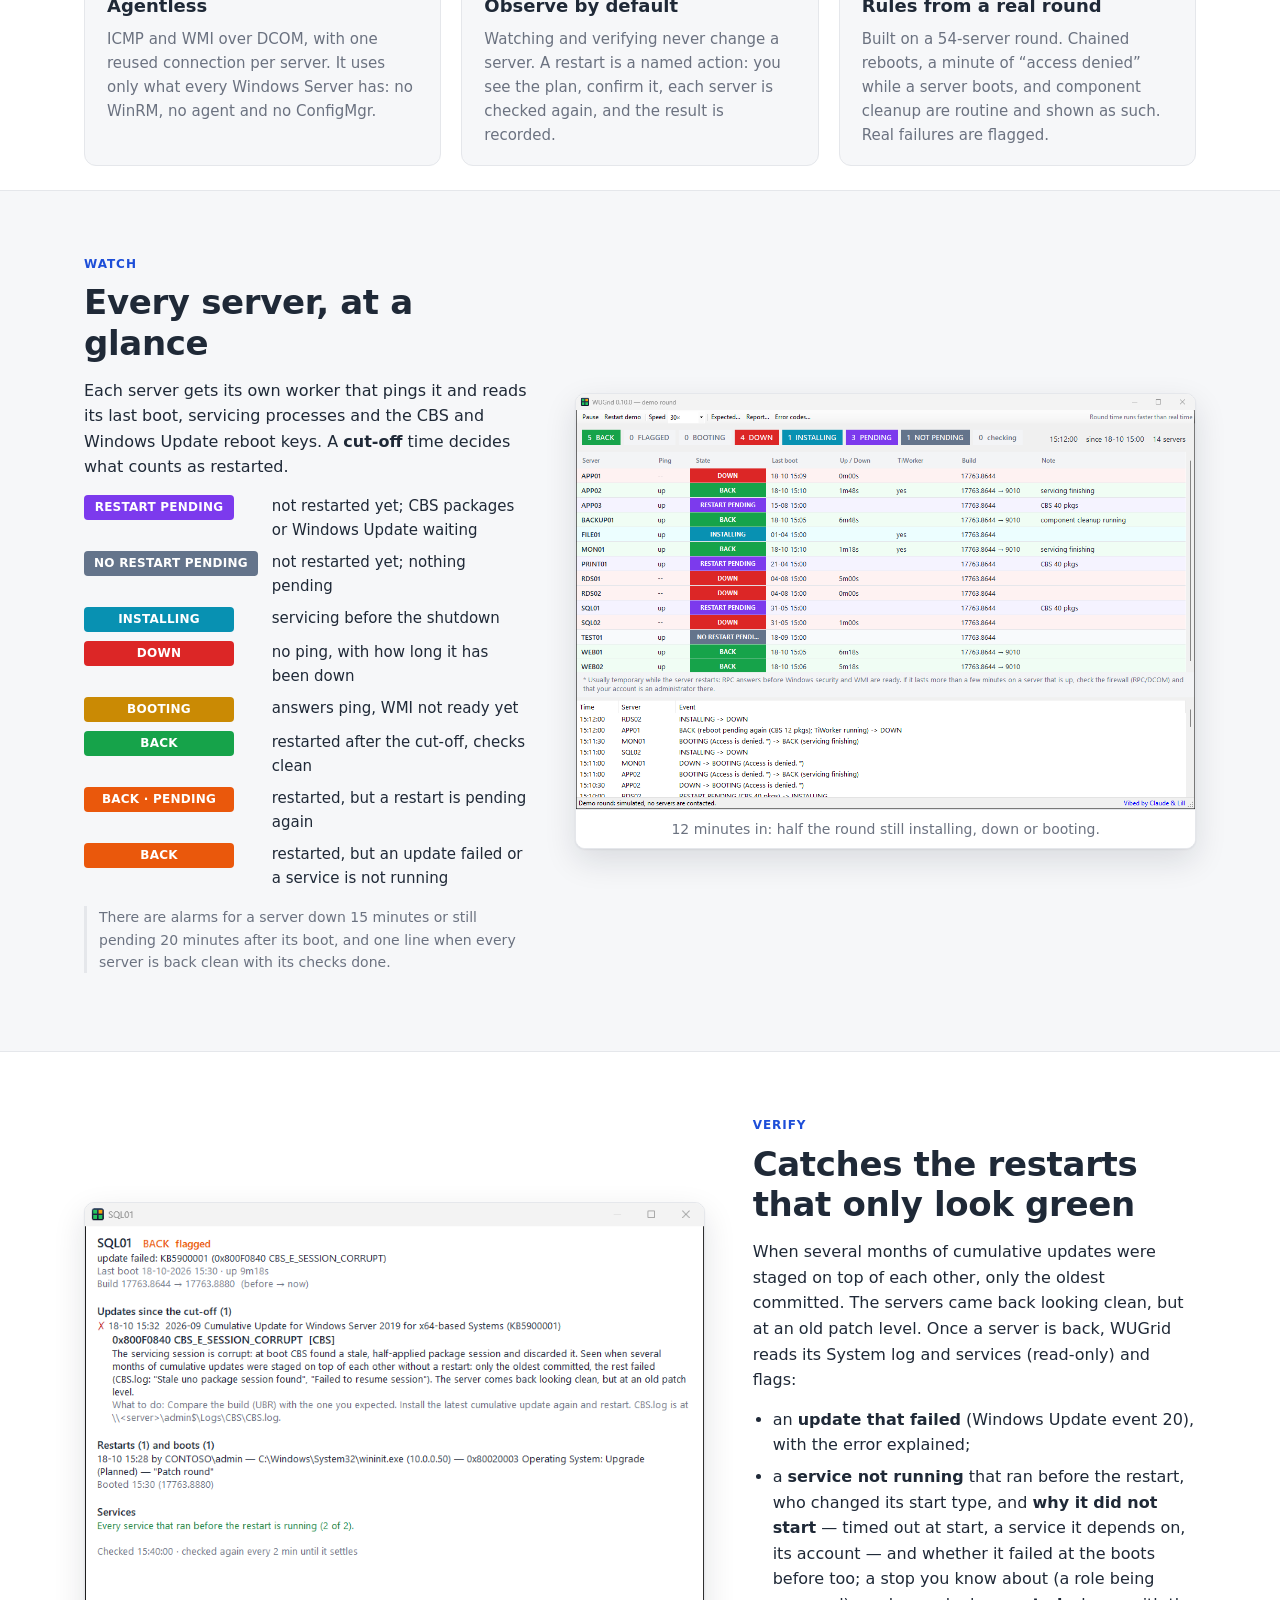
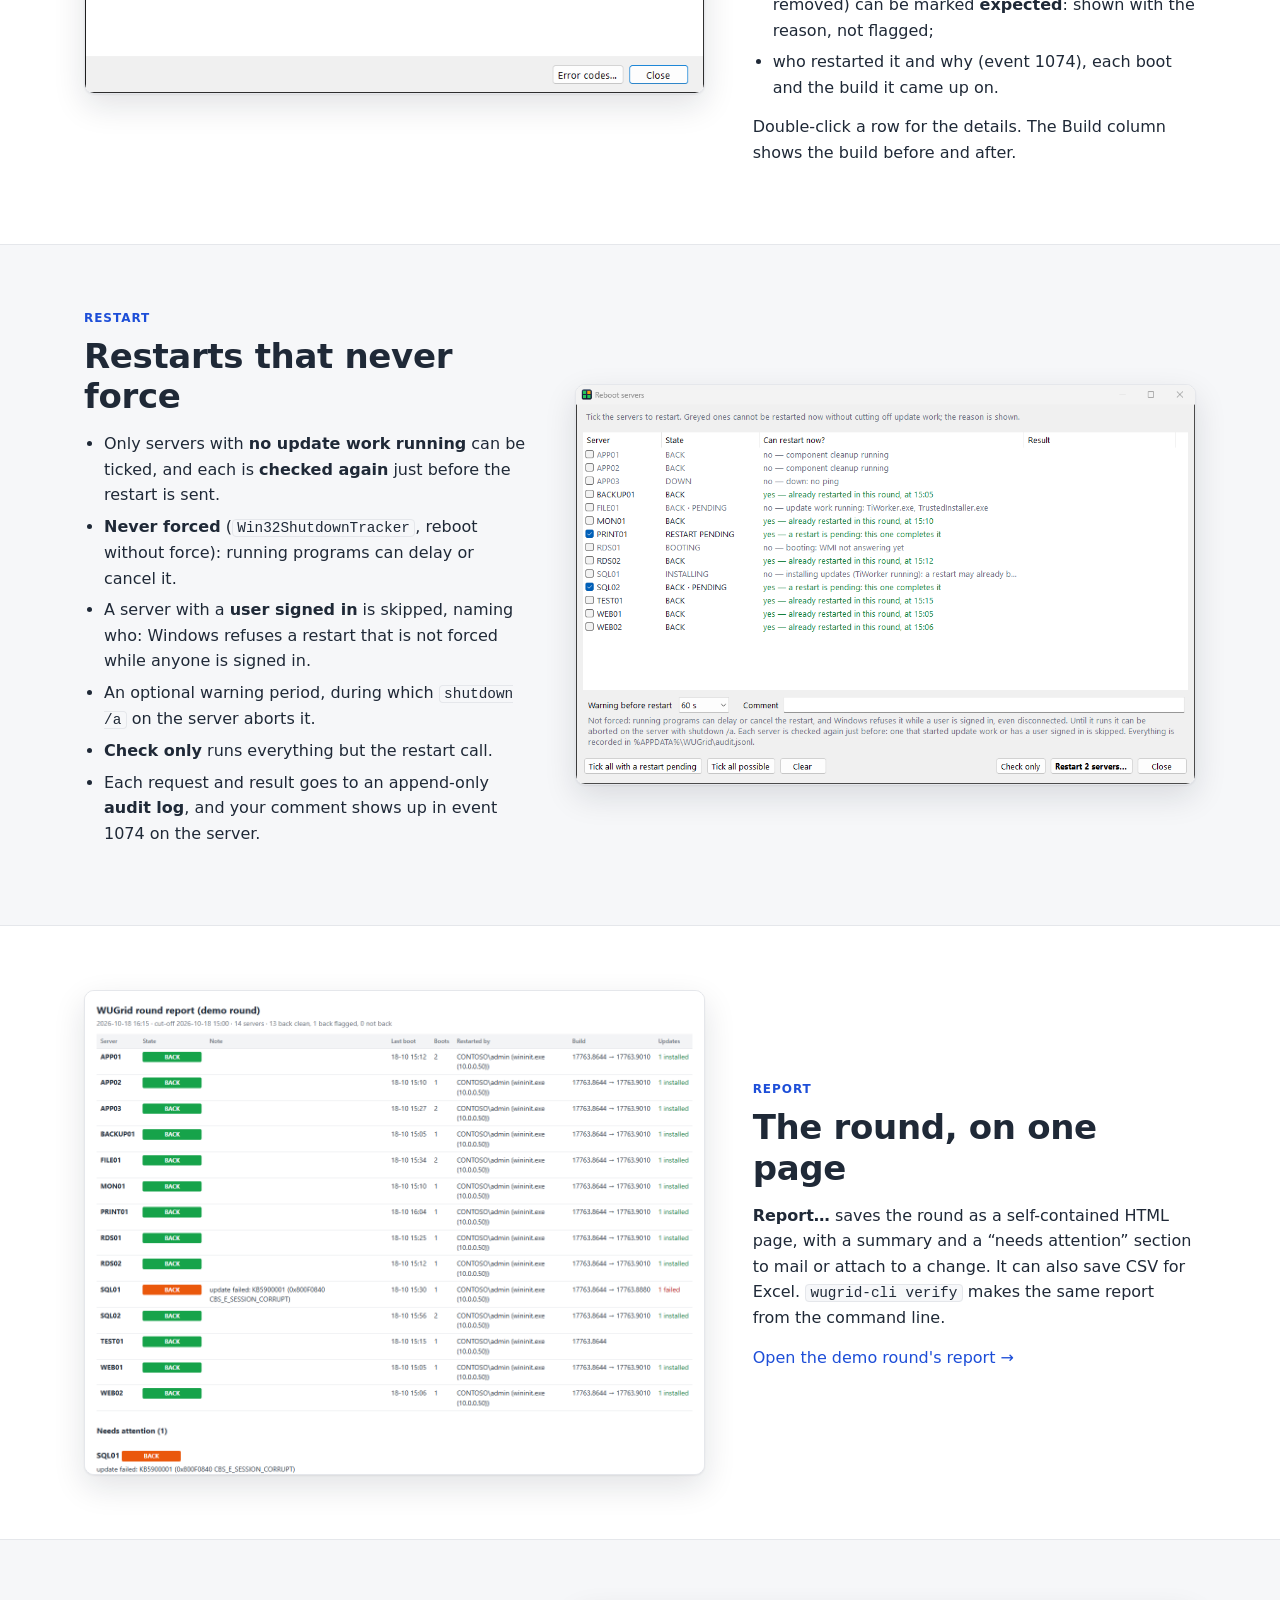
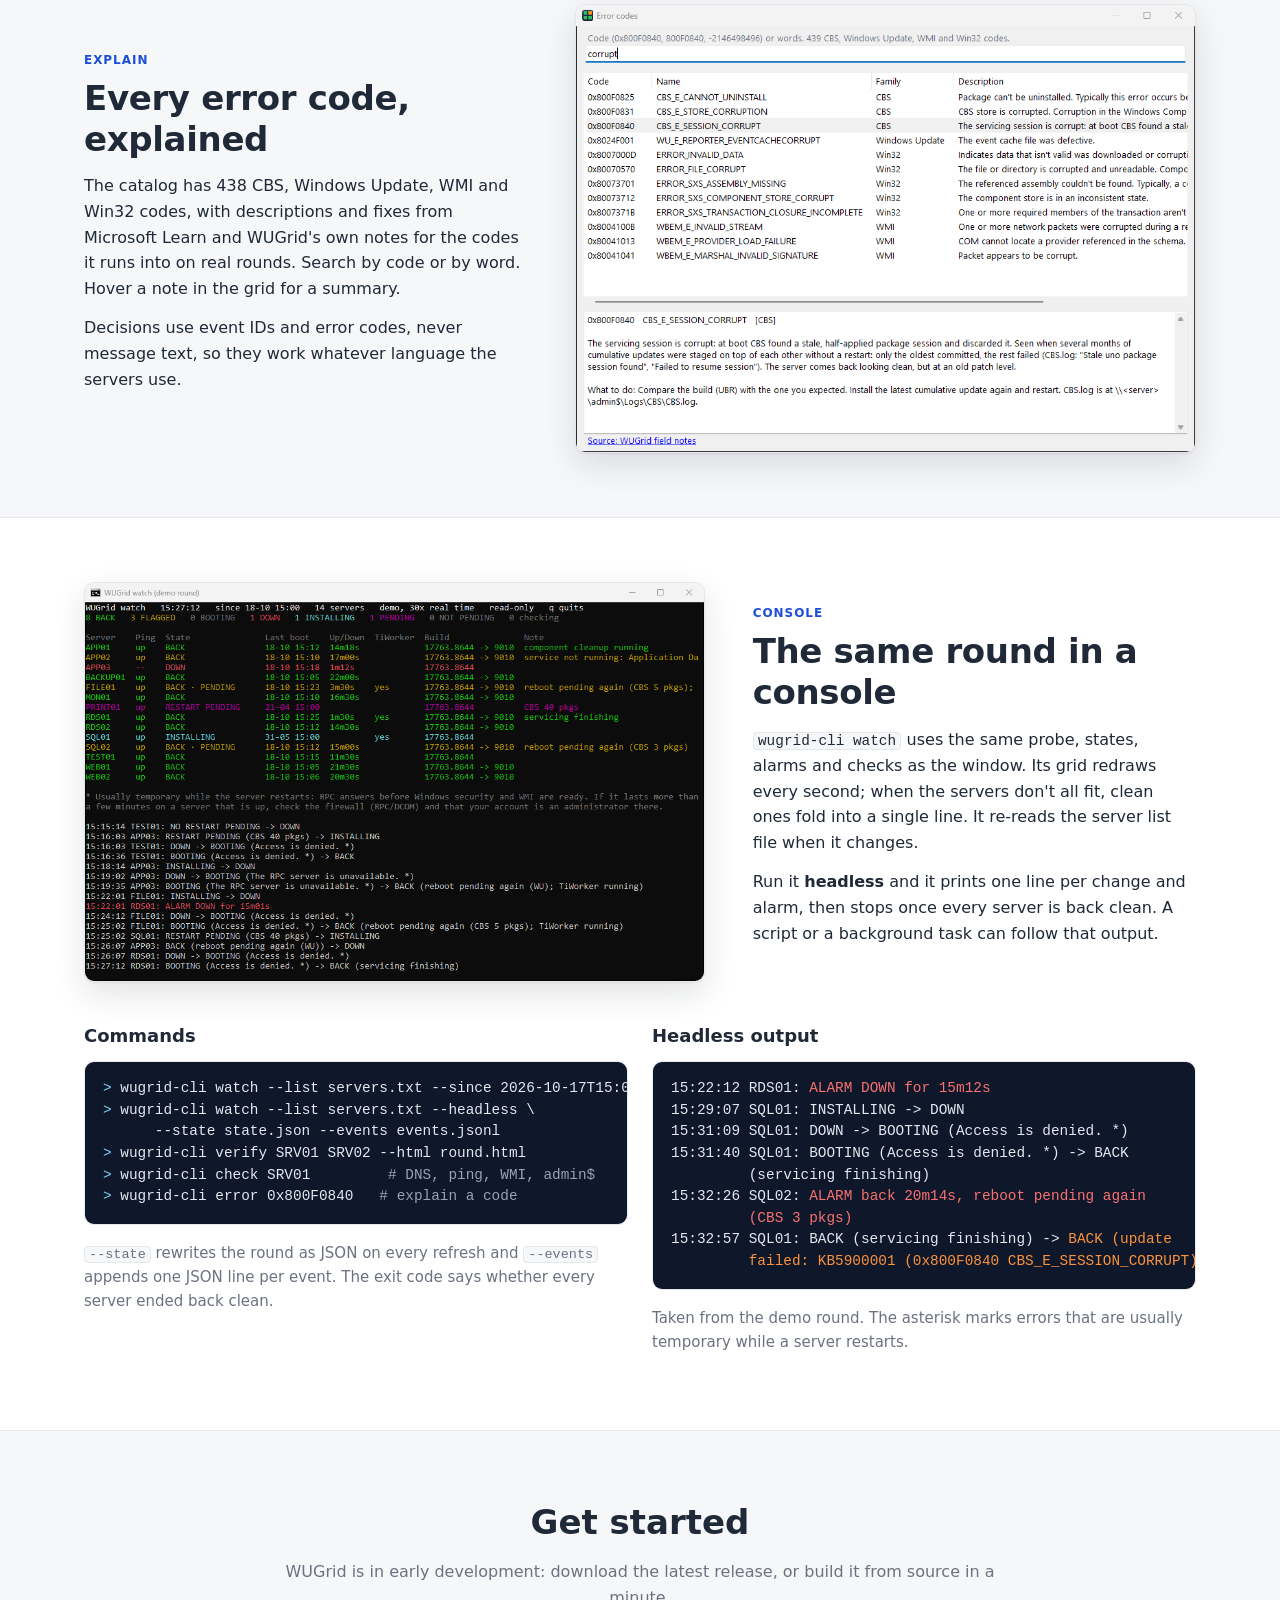
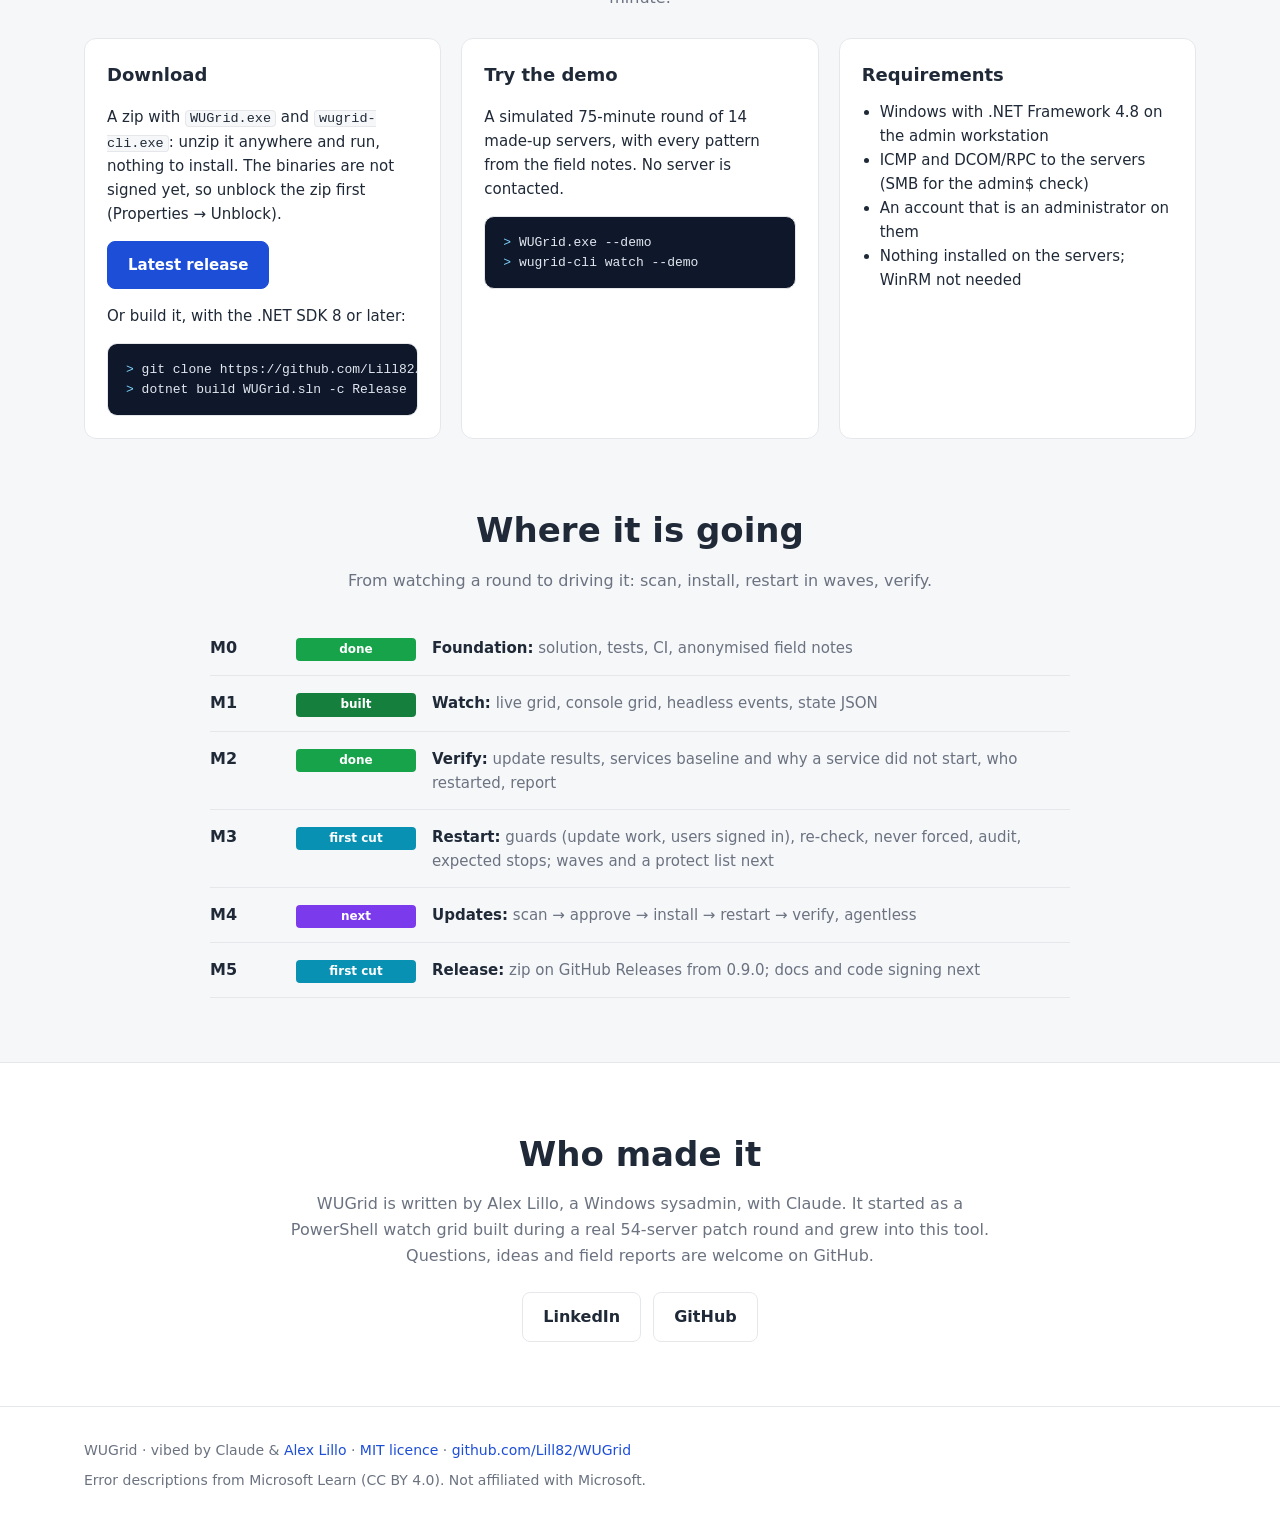
==== commit 1b05be0f: "Project page: Who made it section with LinkedIn link Co-Authored-By: Claude Opus 5.5 <noreply@anthro" ====
--- a/site/index.html
+++ b/site/index.html
@@ -137,6 +137,7 @@
 .roadmap .s { font-size: 12px; font-weight: 700; text-align: center; border-radius: 4px; padding: 2px 8px; color: #fff; }
 .s.done { background: var(--back); } .s.built { background: #15803d; } .s.cut { background: var(--installing); } .s.next { background: var(--pending); } .s.plan { background: var(--notpending); }
 .roadmap .d { color: var(--muted); font-size: 15px; }
+.author-links { display: flex; flex-wrap: wrap; gap: 12px; justify-content: center; margin: 24px 0 0; }
 .roadmap .d b { color: var(--text); font-weight: 600; }
 
 footer { border-top: 1px solid var(--line); padding: 32px 0 48px; color: var(--muted); font-size: 14px; }
@@ -430,11 +431,25 @@
       </ol>
     </div>
   </section>
+  <section class="feature" id="author">
+    <div class="wrap">
+      <div class="center">
+        <h2>Who made it</h2>
+        <p class="sub">WUGrid is written by Alex Lillo, a Windows sysadmin, with Claude. It started as a PowerShell watch
+          grid built during a real 54-server patch round and grew into this tool. Questions, ideas and field reports are
+          welcome on GitHub.</p>
+        <p class="author-links">
+          <a class="btn" href="https://www.linkedin.com/in/alex-lillo-cst/" rel="author">LinkedIn</a>
+          <a class="btn" href="https://github.com/Lill82">GitHub</a>
+        </p>
+      </div>
+    </div>
+  </section>
 </main>
 
 <footer>
   <div class="wrap">
-    <span>WUGrid · vibed by Claude &amp; Lill · <a href="https://github.com/Lill82/WUGrid/blob/main/LICENSE">MIT licence</a> · <a href="https://github.com/Lill82/WUGrid">github.com/Lill82/WUGrid</a></span>
+    <span>WUGrid · vibed by Claude &amp; <a href="#author">Alex Lillo</a> · <a href="https://github.com/Lill82/WUGrid/blob/main/LICENSE">MIT licence</a> · <a href="https://github.com/Lill82/WUGrid">github.com/Lill82/WUGrid</a></span>
     <span>Error descriptions from Microsoft Learn (CC BY 4.0). Not affiliated with Microsoft.</span>
   </div>
 </footer>
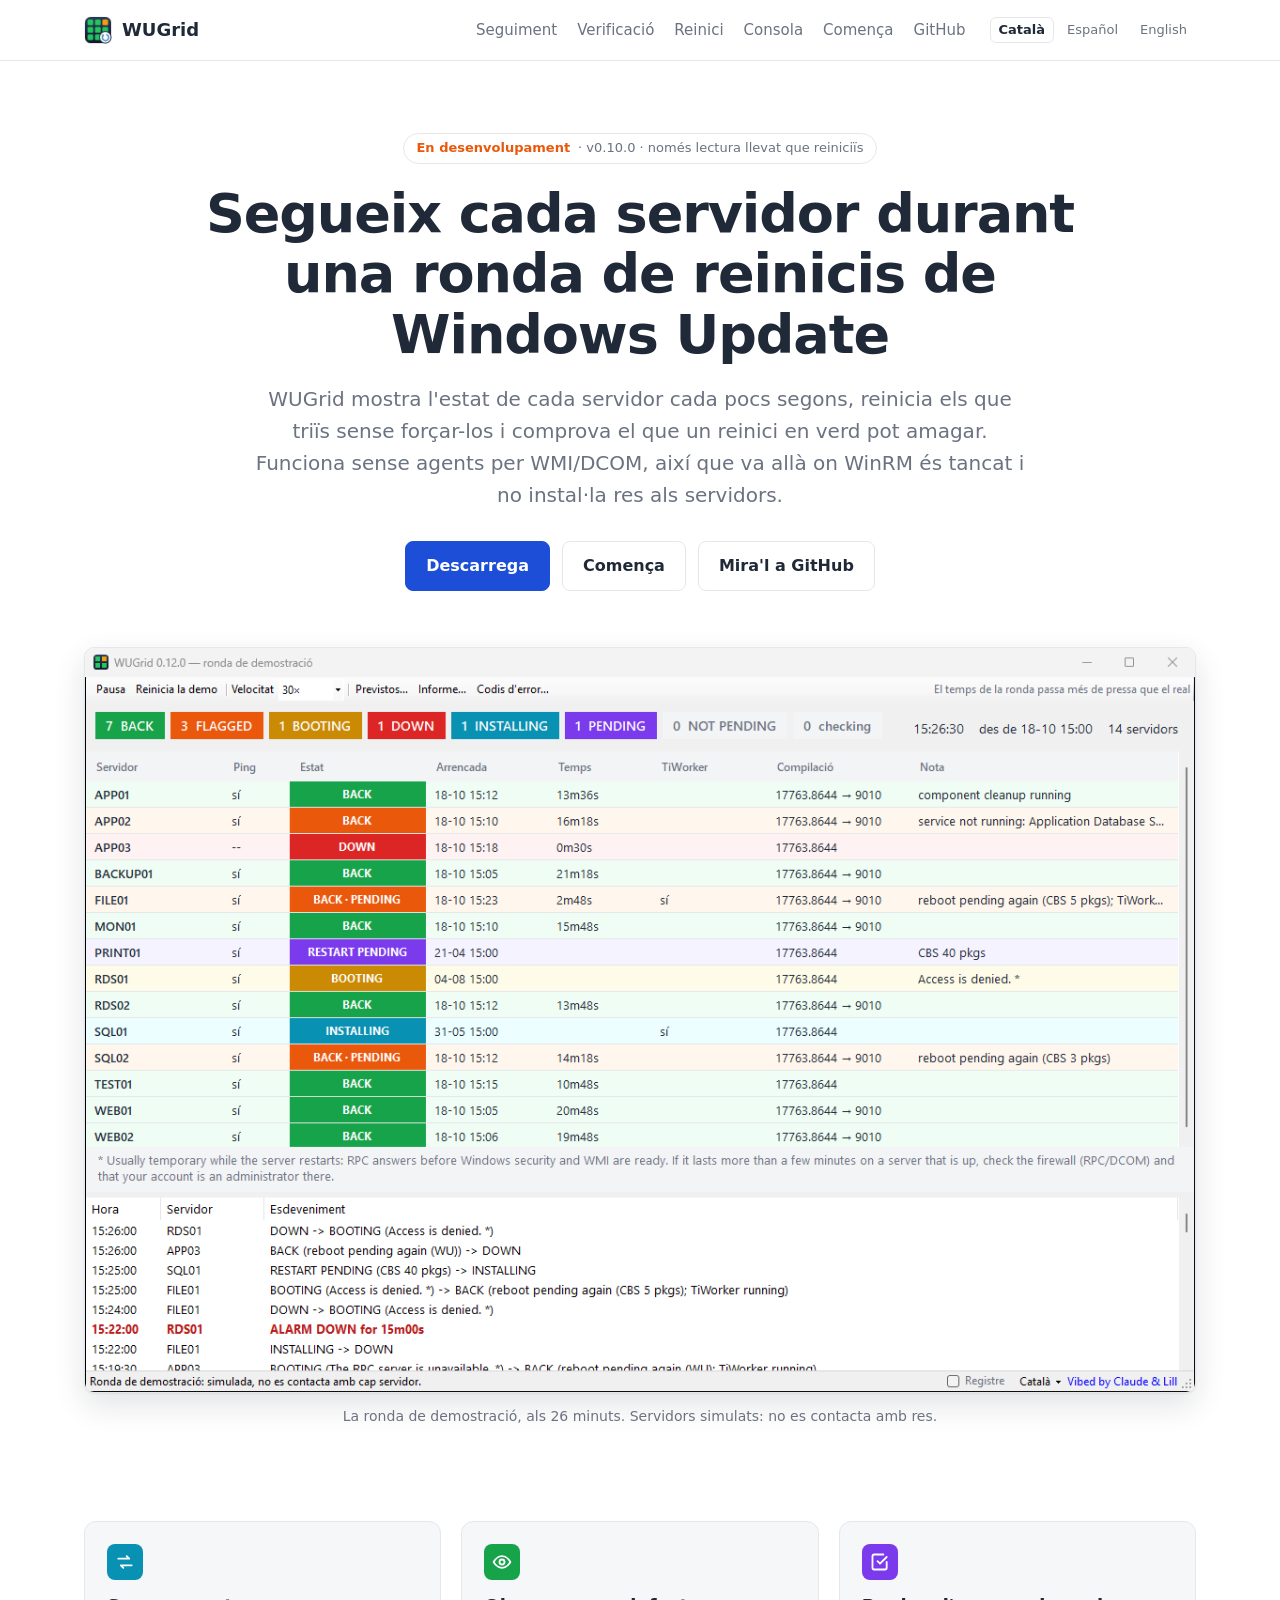
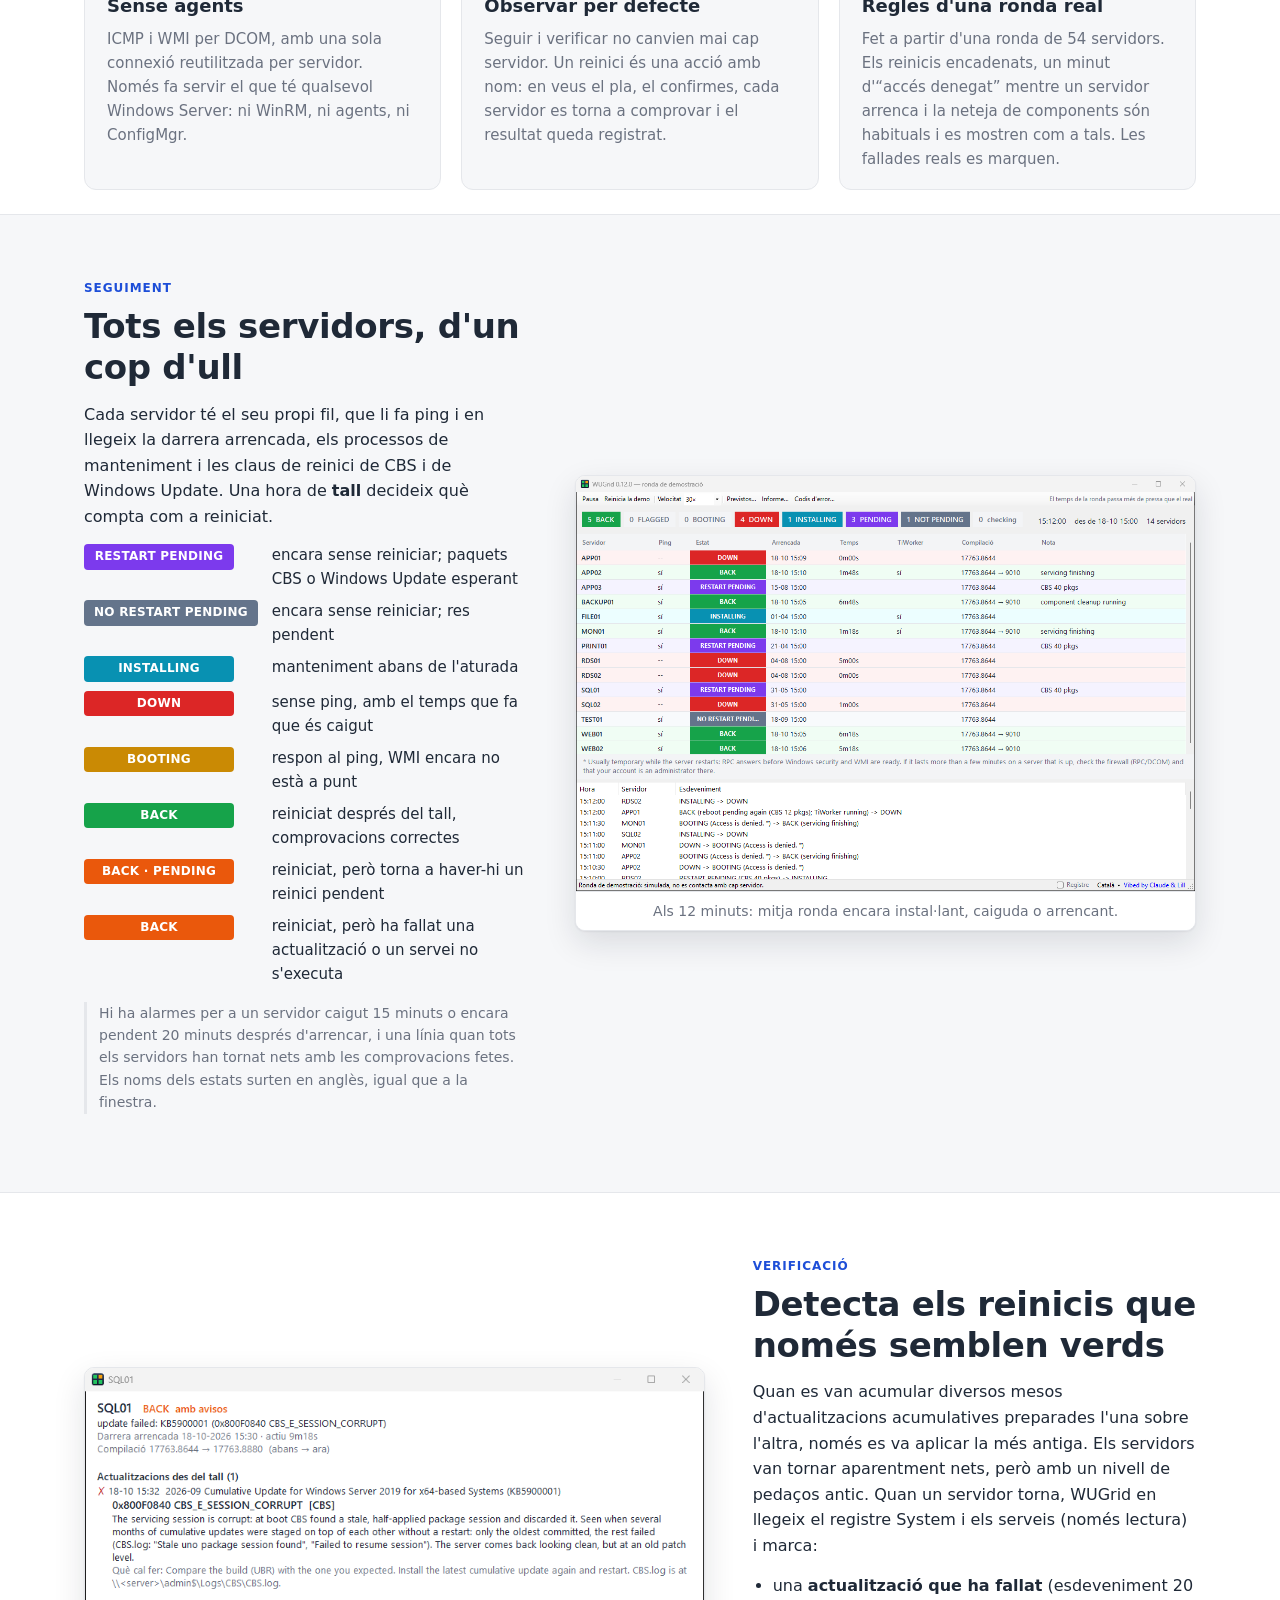
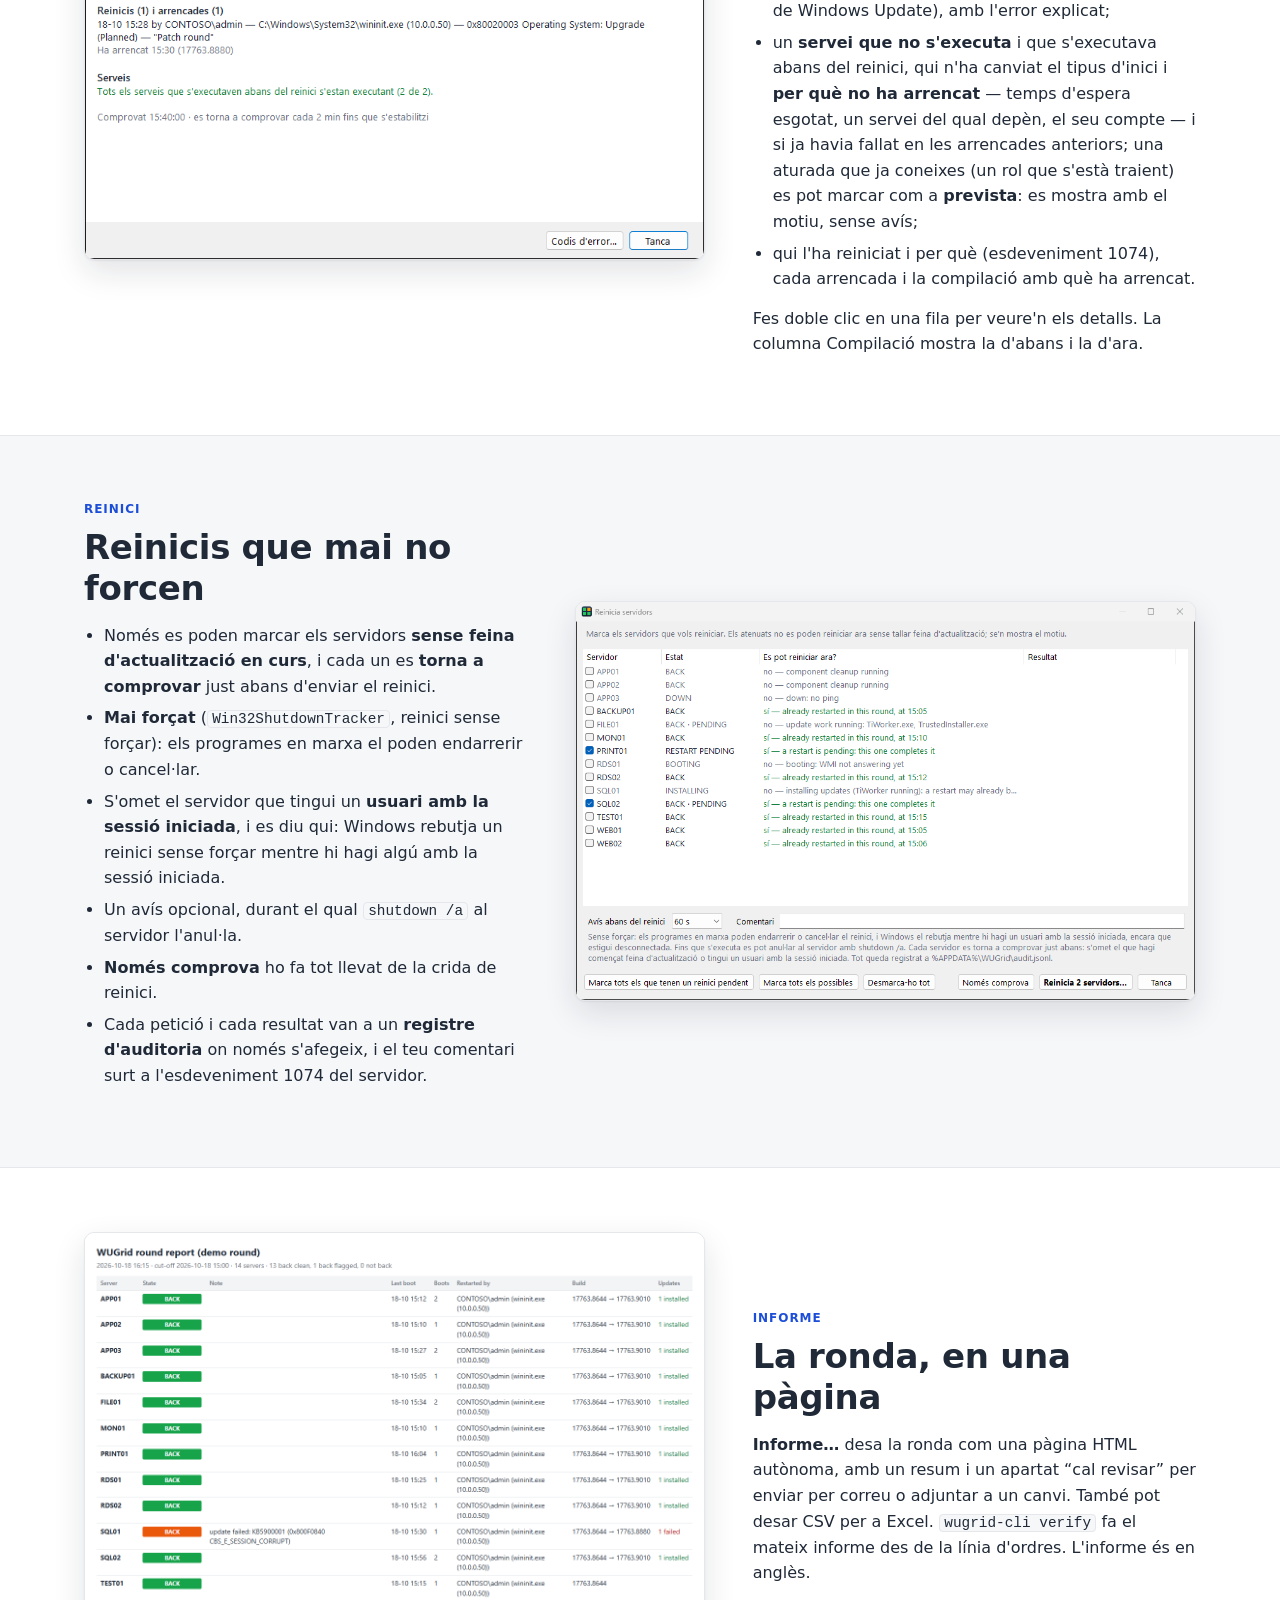
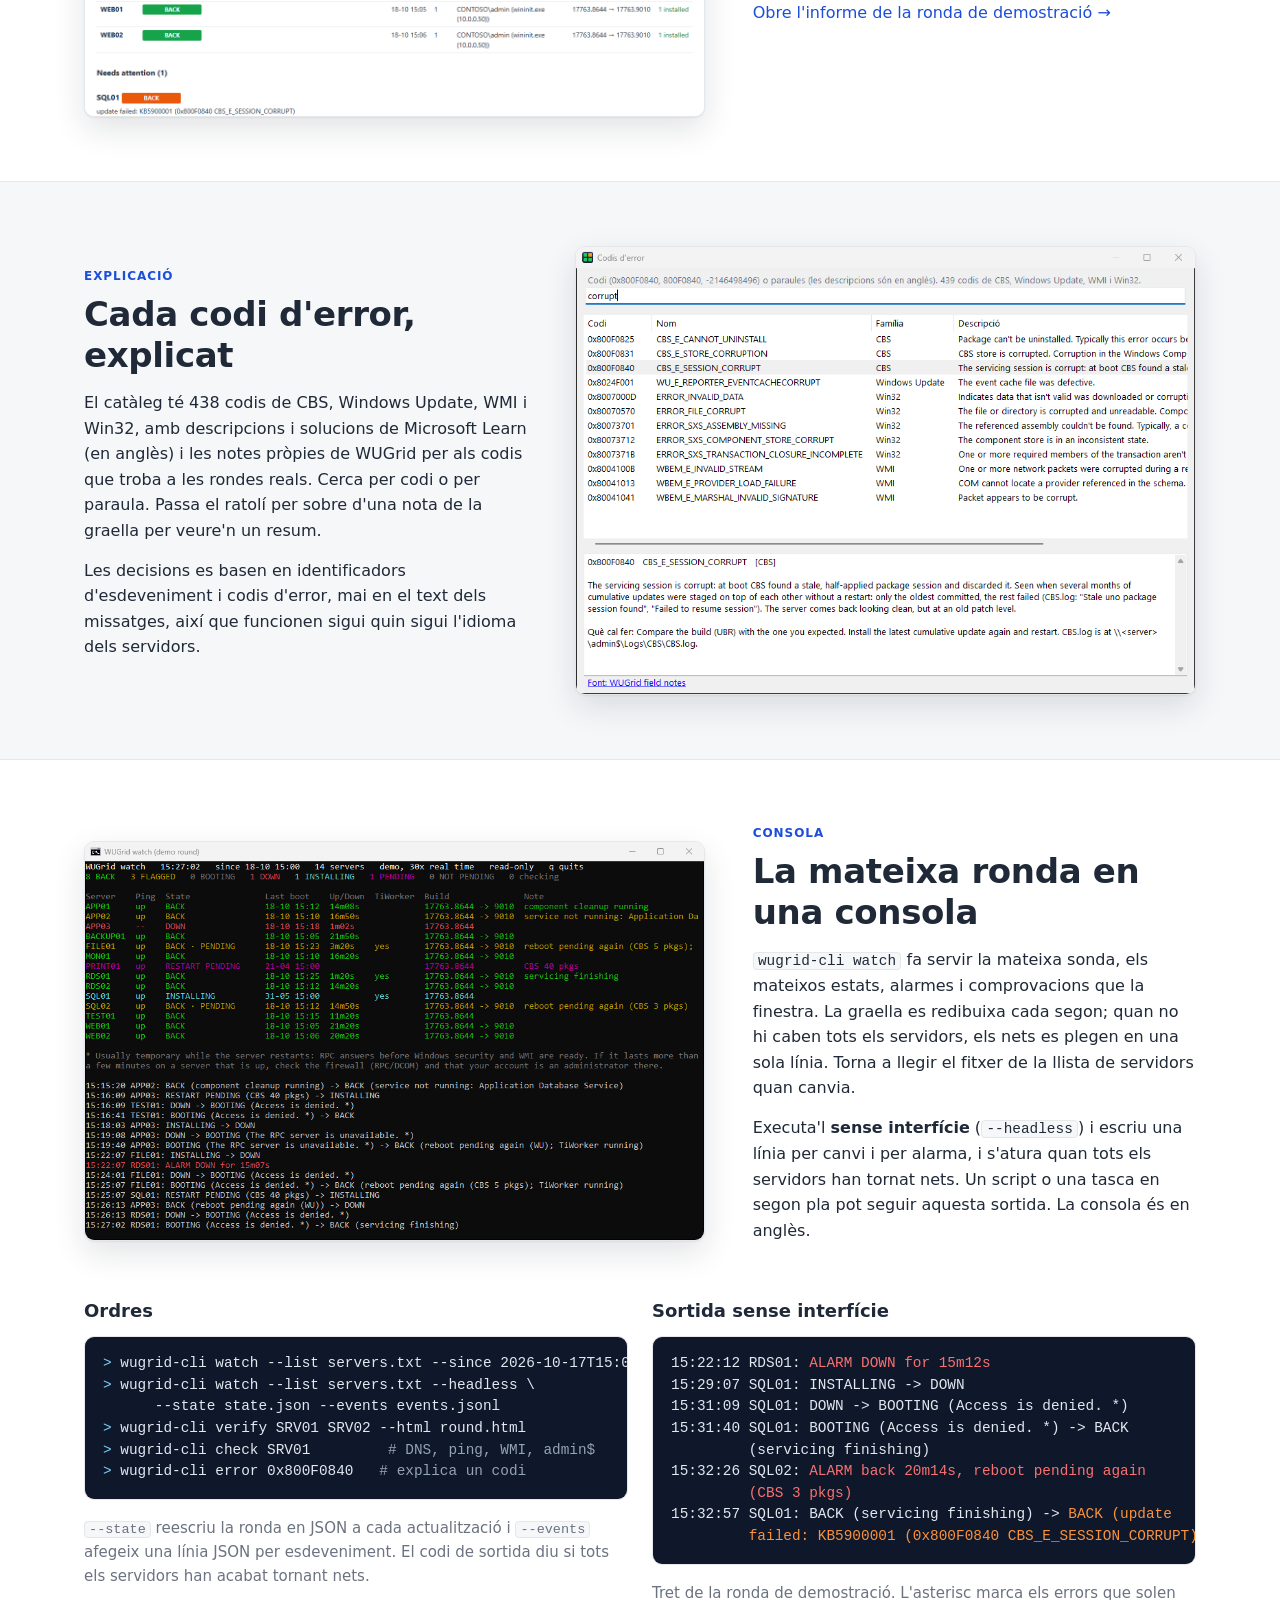
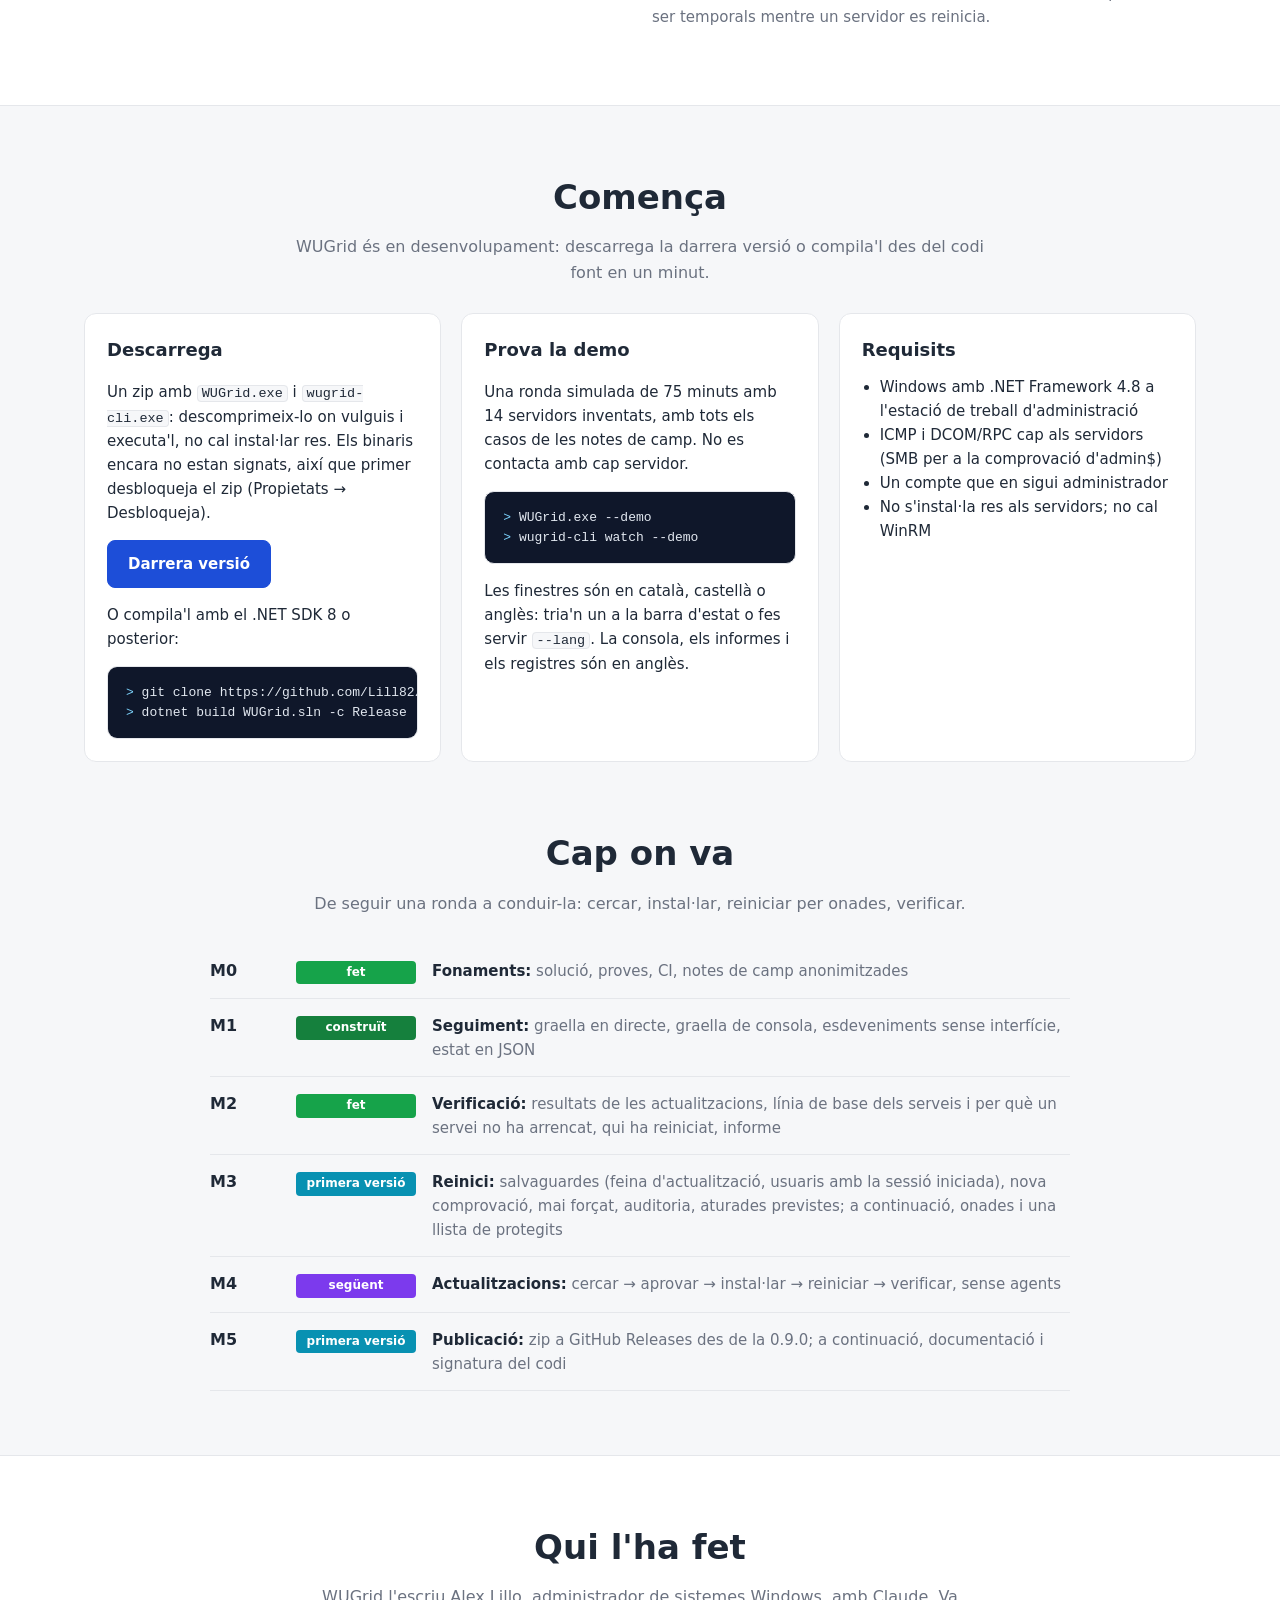
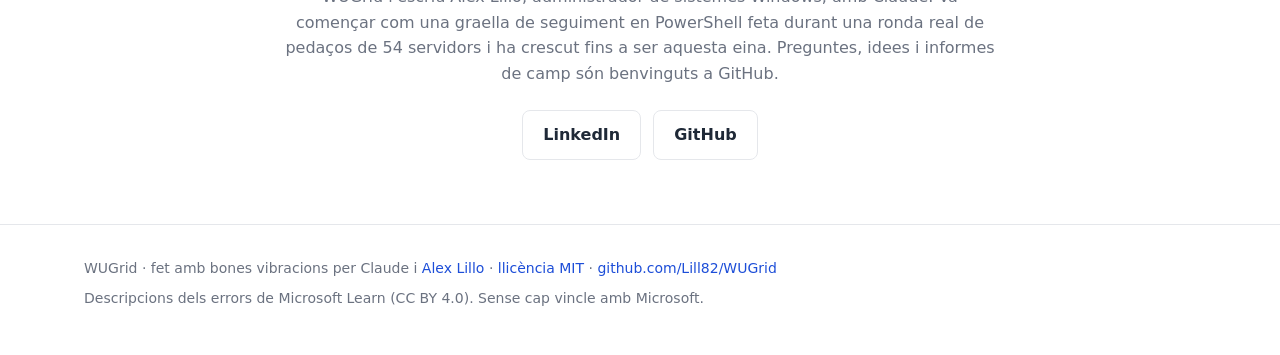
==== commit 6911ef1f: "WUGrid 0.12.0: GUI and project page in Catalan, Spanish and English GUI: every window's own text goe" ====
--- a/site/index.html
+++ b/site/index.html
@@ -1,166 +1,16 @@
 <!doctype html>
-<html lang="en">
+<html lang="ca">
 <head>
 <meta charset="utf-8">
 <meta name="viewport" content="width=device-width, initial-scale=1">
-<title>WUGrid — Windows Update rounds for servers</title>
-<meta name="description" content="WUGrid watches, restarts and verifies a Windows Server patch round, live and agentless over WMI/DCOM. Built on a real 54-server round.">
+<title>WUGrid — rondes de Windows Update per a servidors</title>
+<meta name="description" content="WUGrid segueix, reinicia i verifica una ronda d'actualitzacions de Windows Server, en directe i sense agents, per WMI/DCOM. Nascut d'una ronda real de 54 servidors.">
 <link rel="icon" type="image/png" href="img/icon.png">
-<style>
-:root {
-  --bg: #ffffff;
-  --bg-soft: #f6f7f9;
-  --bg-card: #ffffff;
-  --text: #1f2937;
-  --muted: #6b7280;
-  --line: #e5e7eb;
-  --accent: #1d4ed8;
-  --accent-soft: #eff6ff;
-  --code-bg: #0f172a;
-  --code-text: #e2e8f0;
-  --shadow: 0 1px 2px rgba(15, 23, 42, .06), 0 12px 32px rgba(15, 23, 42, .12);
-  --back: #16a34a; --flagged: #ea580c; --booting: #ca8a04; --down: #dc2626;
-  --installing: #0891b2; --pending: #7c3aed; --notpending: #64748b; --checking: #9ca3af;
-}
-@media (prefers-color-scheme: dark) {
-  :root {
-    --bg: #0b1120;
-    --bg-soft: #111827;
-    --bg-card: #161f32;
-    --text: #e5e7eb;
-    --muted: #9ca3af;
-    --line: #273248;
-    --accent: #7aa2ff;
-    --accent-soft: #172341;
-    --code-bg: #060a14;
-    --shadow: 0 1px 2px rgba(0, 0, 0, .3), 0 16px 40px rgba(0, 0, 0, .45);
-  }
-}
-* { box-sizing: border-box; }
-html { scroll-behavior: smooth; }
-body {
-  margin: 0;
-  background: var(--bg);
-  color: var(--text);
-  font: 16px/1.6 "Segoe UI", system-ui, -apple-system, "Helvetica Neue", Arial, sans-serif;
-  -webkit-font-smoothing: antialiased;
-}
-a { color: var(--accent); text-decoration: none; }
-a:hover { text-decoration: underline; }
-img { max-width: 100%; height: auto; display: block; }
-code, pre { font-family: "Cascadia Mono", Consolas, "SFMono-Regular", Menlo, monospace; font-size: .9em; }
-:not(pre) > code { background: var(--bg-soft); border: 1px solid var(--line); border-radius: 4px; padding: 0 .3em; }
-.wrap { max-width: 1160px; margin: 0 auto; padding: 0 24px; }
-
-/* Header */
-.top { position: sticky; top: 0; z-index: 10; background: var(--bg); background: color-mix(in srgb, var(--bg) 88%, transparent); backdrop-filter: blur(8px); border-bottom: 1px solid var(--line); }
-.top .wrap { display: flex; align-items: center; gap: 24px; height: 60px; }
-.brand { display: flex; align-items: center; gap: 10px; font-weight: 700; font-size: 18px; color: var(--text); }
-.brand img { width: 28px; height: 28px; }
-.brand:hover { text-decoration: none; }
-.top nav { display: flex; gap: 20px; margin-left: auto; font-size: 15px; }
-.top nav a { color: var(--muted); }
-.top nav a:hover { color: var(--text); text-decoration: none; }
-
-/* Hero */
-.hero { padding: 72px 0 40px; text-align: center; }
-.badge { display: inline-flex; gap: 8px; align-items: center; font-size: 13px; color: var(--muted); border: 1px solid var(--line); border-radius: 999px; padding: 4px 12px; margin-bottom: 20px; }
-.badge b { color: var(--flagged); font-weight: 600; }
-.hero h1 { font-size: clamp(34px, 5vw, 54px); line-height: 1.12; margin: 0 auto 18px; max-width: 900px; letter-spacing: -.02em; }
-.hero p.lead { font-size: clamp(17px, 2vw, 20px); color: var(--muted); max-width: 780px; margin: 0 auto 30px; }
-.buttons { display: flex; gap: 12px; justify-content: center; flex-wrap: wrap; }
-.btn { display: inline-flex; align-items: center; gap: 8px; padding: 11px 20px; border-radius: 8px; font-weight: 600; border: 1px solid var(--line); color: var(--text); background: var(--bg-card); }
-.btn:hover { text-decoration: none; border-color: var(--muted); }
-.btn.primary { background: var(--accent); border-color: var(--accent); color: #fff; }
-@media (prefers-color-scheme: dark) { .btn.primary { color: #0b1120; } }
-.btn.primary:hover { filter: brightness(1.08); }
-.hero .shot { margin: 56px auto 0; max-width: 1182px; }
-
-/* Screenshots */
-.shot { border-radius: 10px; overflow: hidden; box-shadow: var(--shadow); border: 1px solid var(--line); background: #fff; }
-.shot a { display: block; }
-figure { margin: 0; }
-figure.shot figcaption { background: var(--bg-card); margin: 0; padding: 8px 12px; border-top: 1px solid var(--line); }
-figcaption, .caption { font-size: 14px; color: var(--muted); margin-top: 12px; text-align: center; }
-
-/* Pillars */
-.pillars { display: grid; grid-template-columns: repeat(3, 1fr); gap: 20px; padding: 40px 0 24px; }
-.pillar { background: var(--bg-soft); border: 1px solid var(--line); border-radius: 12px; padding: 22px 22px 18px; }
-.pillar h3 { margin: 0 0 6px; font-size: 18px; }
-.pillar p { margin: 0; color: var(--muted); font-size: 15px; }
-.pillar .icon { width: 36px; height: 36px; border-radius: 8px; display: grid; place-items: center; margin-bottom: 12px; color: #fff; font-weight: 700; }
-
-/* Feature rows */
-section.feature { padding: 64px 0; border-top: 1px solid var(--line); }
-section.feature:nth-of-type(even) { background: var(--bg-soft); }
-.row { display: grid; grid-template-columns: 5fr 7fr; gap: 48px; align-items: center; }
-.row.flip { grid-template-columns: 7fr 5fr; }
-.row.flip .text { order: 2; }
-.row > *, .cli-grid > *, .cards > * { min-width: 0; }   /* wide code blocks scroll instead of widening the column */
-.eyebrow { text-transform: uppercase; letter-spacing: .08em; font-size: 12px; font-weight: 700; color: var(--accent); margin-bottom: 8px; }
-.text h2 { font-size: clamp(26px, 3vw, 34px); line-height: 1.2; margin: 0 0 14px; letter-spacing: -.01em; }
-.text p { margin: 0 0 14px; }
-.text ul { margin: 0 0 14px; padding-left: 20px; }
-.text li { margin-bottom: 6px; }
-.note { font-size: 14px; color: var(--muted); border-left: 3px solid var(--line); padding-left: 12px; }
-
-/* States */
-.states { display: grid; grid-template-columns: max-content 1fr; gap: 8px 14px; align-items: baseline; margin: 6px 0 0; font-size: 15px; }
-.chip { display: inline-block; min-width: 150px; text-align: center; color: #fff; font-weight: 700; font-size: 12px; letter-spacing: .02em; padding: 3px 10px; border-radius: 4px; }
-.c-back { background: var(--back); } .c-flagged { background: var(--flagged); } .c-booting { background: var(--booting); }
-.c-down { background: var(--down); } .c-installing { background: var(--installing); } .c-pending { background: var(--pending); }
-.c-notpending { background: var(--notpending); } .c-checking { background: var(--checking); }
-
-/* Console */
-pre.term { background: var(--code-bg); color: var(--code-text); border-radius: 10px; padding: 16px 18px; overflow-x: auto; line-height: 1.5; margin: 0 0 16px; border: 1px solid var(--line); }
-pre.term .p { color: #7dd3fc; user-select: none; }
-pre.term .c { color: #94a3b8; }
-pre.term .alarm { color: #f87171; }
-pre.term .flag { color: #fb923c; }
-.cli-grid { display: grid; grid-template-columns: 1fr 1fr; gap: 24px; margin-top: 40px; }
-.cli-grid h3 { margin: 0 0 10px; font-size: 18px; }
-.cli-grid p { margin: 0 0 12px; color: var(--muted); font-size: 15px; }
-
-/* Start + roadmap */
-.cards { display: grid; grid-template-columns: repeat(3, 1fr); gap: 20px; margin-top: 28px; }
-.card { background: var(--bg-card); border: 1px solid var(--line); border-radius: 12px; padding: 22px; }
-.card h3 { margin: 0 0 10px; font-size: 18px; }
-.card p, .card li { font-size: 15px; }
-.card ul { padding-left: 18px; margin: 0; }
-.card pre.term { font-size: 13px; margin: 8px 0 0; }
-.center { text-align: center; }
-.center h2 { font-size: clamp(26px, 3vw, 34px); margin: 0 0 10px; }
-.center p.sub { color: var(--muted); max-width: 720px; margin: 0 auto; }
-.roadmap { list-style: none; padding: 0; margin: 28px auto 0; max-width: 860px; }
-.roadmap li { display: grid; grid-template-columns: 70px 120px 1fr; gap: 16px; align-items: baseline; padding: 14px 0; border-bottom: 1px solid var(--line); }
-.roadmap .m { font-weight: 700; }
-.roadmap .s { font-size: 12px; font-weight: 700; text-align: center; border-radius: 4px; padding: 2px 8px; color: #fff; }
-.s.done { background: var(--back); } .s.built { background: #15803d; } .s.cut { background: var(--installing); } .s.next { background: var(--pending); } .s.plan { background: var(--notpending); }
-.roadmap .d { color: var(--muted); font-size: 15px; }
-.author-links { display: flex; flex-wrap: wrap; gap: 12px; justify-content: center; margin: 24px 0 0; }
-.roadmap .d b { color: var(--text); font-weight: 600; }
-
-footer { border-top: 1px solid var(--line); padding: 32px 0 48px; color: var(--muted); font-size: 14px; }
-footer .wrap { display: flex; flex-wrap: wrap; gap: 8px 24px; justify-content: space-between; }
-
-@media (max-width: 900px) {
-  .row, .row.flip { grid-template-columns: 1fr; gap: 28px; }
-  .row.flip .text { order: 0; }
-  .pillars, .cards, .cli-grid { grid-template-columns: 1fr; }
-  .top nav { display: none; }
-  .hero { padding-top: 48px; }
-  .roadmap li { grid-template-columns: 50px 1fr; }
-  .roadmap .s { justify-self: start; }
-  .roadmap .d { grid-column: 1 / -1; }
-}
-@media (max-width: 520px) {
-  .wrap { padding: 0 16px; }
-  pre.term { font-size: 12.5px; padding: 12px 14px; }
-  .states { grid-template-columns: 1fr; gap: 2px 0; }
-  .states dd { margin: 0 0 10px; }
-}
-.states dt, .states dd { margin: 0; }
-</style>
+<link rel="stylesheet" href="style.css">
+<link rel="alternate" hreflang="ca" href="./">
+<link rel="alternate" hreflang="es" href="es/">
+<link rel="alternate" hreflang="en" href="en/">
+<link rel="alternate" hreflang="x-default" href="./">
 </head>
 <body>
 
@@ -168,34 +18,39 @@
   <div class="wrap">
     <a class="brand" href="#"><img src="img/icon.png" alt="" width="28" height="28">WUGrid</a>
     <nav>
-      <a href="#watch">Watch</a>
-      <a href="#verify">Verify</a>
-      <a href="#restart">Restart</a>
-      <a href="#console">Console</a>
-      <a href="#start">Get started</a>
+      <a href="#watch">Seguiment</a>
+      <a href="#verify">Verificació</a>
+      <a href="#restart">Reinici</a>
+      <a href="#console">Consola</a>
+      <a href="#start">Comença</a>
       <a href="https://github.com/Lill82/WUGrid">GitHub</a>
     </nav>
+    <div class="langs" aria-label="Idioma">
+      <a href="./" hreflang="ca" lang="ca" aria-current="page">Català</a>
+      <a href="es/" hreflang="es" lang="es">Español</a>
+      <a href="en/" hreflang="en" lang="en">English</a>
+    </div>
   </div>
 </header>
 
 <main>
   <section class="hero">
     <div class="wrap">
-      <div class="badge"><b>Early development</b> · v0.10.0 · read-only unless you restart</div>
-      <h1>Watch every server through a Windows&nbsp;Update restart round</h1>
-      <p class="lead">WUGrid shows each server's state every few seconds, restarts the ones you pick without forcing them,
-        and checks what a green restart can hide. It works agentless over WMI/DCOM, so it runs where WinRM is closed
-        and installs nothing on the servers.</p>
+      <div class="badge"><b>En desenvolupament</b> · v0.10.0 · només lectura llevat que reiniciïs</div>
+      <h1>Segueix cada servidor durant una ronda de reinicis de Windows&nbsp;Update</h1>
+      <p class="lead">WUGrid mostra l'estat de cada servidor cada pocs segons, reinicia els que triïs sense forçar-los
+        i comprova el que un reinici en verd pot amagar. Funciona sense agents per WMI/DCOM, així que va allà on WinRM
+        és tancat i no instal·la res als servidors.</p>
       <div class="buttons">
-        <a class="btn primary" href="https://github.com/Lill82/WUGrid/releases/latest">Download</a>
-        <a class="btn" href="#start">Get started</a>
-        <a class="btn" href="https://github.com/Lill82/WUGrid">View on GitHub</a>
-      </div>
-      <figure class="shot">
-        <a href="img/grid.png"><img src="img/grid.png" width="1182" height="792"
-          alt="The WUGrid window during a demo round: fourteen servers, coloured by state (back, flagged, booting, down, installing, restart pending), counts across the top, and the round's events below."></a>
-      </figure>
-      <p class="caption">The demo round, 26 minutes in. Simulated servers; nothing is contacted.</p>
+        <a class="btn primary" href="https://github.com/Lill82/WUGrid/releases/latest">Descarrega</a>
+        <a class="btn" href="#start">Comença</a>
+        <a class="btn" href="https://github.com/Lill82/WUGrid">Mira'l a GitHub</a>
+      </div>
+      <figure class="shot">
+        <a href="img/ca/grid.png"><img src="img/ca/grid.png" width="1182" height="792"
+          alt="La finestra de WUGrid durant una ronda de demostració: catorze servidors acolorits segons l'estat (tornat, amb avisos, arrencant, caigut, instal·lant, reinici pendent), els recomptes a dalt i els esdeveniments de la ronda a sota."></a>
+      </figure>
+      <p class="caption">La ronda de demostració, als 26 minuts. Servidors simulats: no es contacta amb res.</p>
     </div>
   </section>
 
@@ -203,21 +58,22 @@
     <div class="pillars">
       <div class="pillar">
         <div class="icon" style="background: var(--installing)"><svg width="20" height="20" viewBox="0 0 24 24" fill="none" stroke="currentColor" stroke-width="2.2" stroke-linecap="round" stroke-linejoin="round" aria-hidden="true"><path d="M4 8h13l-3-3M20 16H7l3 3"/></svg></div>
-        <h3>Agentless</h3>
-        <p>ICMP and WMI over DCOM, with one reused connection per server. It uses only what every Windows Server has:
-          no WinRM, no agent and no ConfigMgr.</p>
+        <h3>Sense agents</h3>
+        <p>ICMP i WMI per DCOM, amb una sola connexió reutilitzada per servidor. Només fa servir el que té qualsevol
+          Windows Server: ni WinRM, ni agents, ni ConfigMgr.</p>
       </div>
       <div class="pillar">
         <div class="icon" style="background: var(--back)"><svg width="20" height="20" viewBox="0 0 24 24" fill="none" stroke="currentColor" stroke-width="2.2" stroke-linecap="round" stroke-linejoin="round" aria-hidden="true"><path d="M2 12s3.6-7 10-7 10 7 10 7-3.6 7-10 7S2 12 2 12z"/><circle cx="12" cy="12" r="3"/></svg></div>
-        <h3>Observe by default</h3>
-        <p>Watching and verifying never change a server. A restart is a named action: you see the plan, confirm it,
-          each server is checked again, and the result is recorded.</p>
+        <h3>Observar per defecte</h3>
+        <p>Seguir i verificar no canvien mai cap servidor. Un reinici és una acció amb nom: en veus el pla, el
+          confirmes, cada servidor es torna a comprovar i el resultat queda registrat.</p>
       </div>
       <div class="pillar">
         <div class="icon" style="background: var(--pending)"><svg width="20" height="20" viewBox="0 0 24 24" fill="none" stroke="currentColor" stroke-width="2.2" stroke-linecap="round" stroke-linejoin="round" aria-hidden="true"><path d="M9 11l3 3 8-8"/><path d="M20 12v7a2 2 0 0 1-2 2H5a2 2 0 0 1-2-2V5a2 2 0 0 1 2-2h11"/></svg></div>
-        <h3>Rules from a real round</h3>
-        <p>Built on a 54-server round. Chained reboots, a minute of “access denied” while a server boots, and component
-          cleanup are routine and shown as such. Real failures are flagged.</p>
+        <h3>Regles d'una ronda real</h3>
+        <p>Fet a partir d'una ronda de 54 servidors. Els reinicis encadenats, un minut d'“accés denegat” mentre un
+          servidor arrenca i la neteja de components són habituals i es mostren com a tals. Les fallades reals es
+          marquen.</p>
       </div>
     </div>
   </div>
@@ -225,27 +81,29 @@
   <section class="feature" id="watch">
     <div class="wrap row">
       <div class="text">
-        <div class="eyebrow">Watch</div>
-        <h2>Every server, at a glance</h2>
-        <p>Each server gets its own worker that pings it and reads its last boot, servicing processes and the CBS and
-          Windows Update reboot keys. A <b>cut-off</b> time decides what counts as restarted.</p>
+        <div class="eyebrow">Seguiment</div>
+        <h2>Tots els servidors, d'un cop d'ull</h2>
+        <p>Cada servidor té el seu propi fil, que li fa ping i en llegeix la darrera arrencada, els processos de
+          manteniment i les claus de reinici de CBS i de Windows Update. Una hora de <b>tall</b> decideix què compta com a
+          reiniciat.</p>
         <dl class="states">
-          <dt><span class="chip c-pending">RESTART PENDING</span></dt><dd>not restarted yet; CBS packages or Windows Update waiting</dd>
-          <dt><span class="chip c-notpending">NO RESTART PENDING</span></dt><dd>not restarted yet; nothing pending</dd>
-          <dt><span class="chip c-installing">INSTALLING</span></dt><dd>servicing before the shutdown</dd>
-          <dt><span class="chip c-down">DOWN</span></dt><dd>no ping, with how long it has been down</dd>
-          <dt><span class="chip c-booting">BOOTING</span></dt><dd>answers ping, WMI not ready yet</dd>
-          <dt><span class="chip c-back">BACK</span></dt><dd>restarted after the cut-off, checks clean</dd>
-          <dt><span class="chip c-flagged">BACK · PENDING</span></dt><dd>restarted, but a restart is pending again</dd>
-          <dt><span class="chip c-flagged">BACK</span></dt><dd>restarted, but an update failed or a service is not running</dd>
+          <dt><span class="chip c-pending">RESTART PENDING</span></dt><dd>encara sense reiniciar; paquets CBS o Windows Update esperant</dd>
+          <dt><span class="chip c-notpending">NO RESTART PENDING</span></dt><dd>encara sense reiniciar; res pendent</dd>
+          <dt><span class="chip c-installing">INSTALLING</span></dt><dd>manteniment abans de l'aturada</dd>
+          <dt><span class="chip c-down">DOWN</span></dt><dd>sense ping, amb el temps que fa que és caigut</dd>
+          <dt><span class="chip c-booting">BOOTING</span></dt><dd>respon al ping, WMI encara no està a punt</dd>
+          <dt><span class="chip c-back">BACK</span></dt><dd>reiniciat després del tall, comprovacions correctes</dd>
+          <dt><span class="chip c-flagged">BACK · PENDING</span></dt><dd>reiniciat, però torna a haver-hi un reinici pendent</dd>
+          <dt><span class="chip c-flagged">BACK</span></dt><dd>reiniciat, però ha fallat una actualització o un servei no s'executa</dd>
         </dl>
-        <p class="note" style="margin-top:16px">There are alarms for a server down 15 minutes or still pending 20 minutes
-          after its boot, and one line when every server is back clean with its checks done.</p>
-      </div>
-      <figure class="shot">
-        <a href="img/grid-early.png"><img src="img/grid-early.png" width="1182" height="792" loading="lazy"
-          alt="The grid 12 minutes into the demo round: servers installing, down, booting, back, with a restart pending or none pending."></a>
-        <figcaption>12 minutes in: half the round still installing, down or booting.</figcaption>
+        <p class="note" style="margin-top:16px">Hi ha alarmes per a un servidor caigut 15 minuts o encara pendent 20
+          minuts després d'arrencar, i una línia quan tots els servidors han tornat nets amb les comprovacions fetes. Els
+          noms dels estats surten en anglès, igual que a la finestra.</p>
+      </div>
+      <figure class="shot">
+        <a href="img/ca/grid-early.png"><img src="img/ca/grid-early.png" width="1182" height="792" loading="lazy"
+          alt="La graella als 12 minuts de la ronda de demostració: servidors instal·lant, caiguts, arrencant, tornats, amb un reinici pendent o sense."></a>
+        <figcaption>Als 12 minuts: mitja ronda encara instal·lant, caiguda o arrencant.</figcaption>
       </figure>
     </div>
   </section>
@@ -253,24 +111,24 @@
   <section class="feature" id="verify">
     <div class="wrap row flip">
       <div class="text">
-        <div class="eyebrow">Verify</div>
-        <h2>Catches the restarts that only look green</h2>
-        <p>When several months of cumulative updates were staged on top of each other, only the oldest committed. The
-          servers came back looking clean, but at an old patch level. Once a server is back, WUGrid reads its System log
-          and services (read-only) and flags:</p>
+        <div class="eyebrow">Verificació</div>
+        <h2>Detecta els reinicis que només semblen verds</h2>
+        <p>Quan es van acumular diversos mesos d'actualitzacions acumulatives preparades l'una sobre l'altra, només es
+          va aplicar la més antiga. Els servidors van tornar aparentment nets, però amb un nivell de pedaços antic. Quan
+          un servidor torna, WUGrid en llegeix el registre System i els serveis (només lectura) i marca:</p>
         <ul>
-          <li>an <b>update that failed</b> (Windows Update event 20), with the error explained;</li>
-          <li>a <b>service not running</b> that ran before the restart, who changed its start type, and <b>why it did
-            not start</b> — timed out at start, a service it depends on, its account — and whether it failed at the boots
-            before too; a stop you know about (a role being removed) can be marked <b>expected</b>: shown with the
-            reason, not flagged;</li>
-          <li>who restarted it and why (event 1074), each boot and the build it came up on.</li>
+          <li>una <b>actualització que ha fallat</b> (esdeveniment 20 de Windows Update), amb l'error explicat;</li>
+          <li>un <b>servei que no s'executa</b> i que s'executava abans del reinici, qui n'ha canviat el tipus d'inici
+            i <b>per què no ha arrencat</b> — temps d'espera esgotat, un servei del qual depèn, el seu compte — i si ja
+            havia fallat en les arrencades anteriors; una aturada que ja coneixes (un rol que s'està traient) es pot
+            marcar com a <b>prevista</b>: es mostra amb el motiu, sense avís;</li>
+          <li>qui l'ha reiniciat i per què (esdeveniment 1074), cada arrencada i la compilació amb què ha arrencat.</li>
         </ul>
-        <p>Double-click a row for the details. The Build column shows the build before and after.</p>
-      </div>
-      <figure class="shot">
-        <a href="img/details.png"><img src="img/details.png" width="822" height="652" loading="lazy"
-          alt="Details of SQL01: back but flagged, the 2026-09 cumulative update failed with 0x800F0840 CBS_E_SESSION_CORRUPT, the error explained with what to do, the restart by an admin, one boot, services all running."></a>
+        <p>Fes doble clic en una fila per veure'n els detalls. La columna Compilació mostra la d'abans i la d'ara.</p>
+      </div>
+      <figure class="shot">
+        <a href="img/ca/details.png"><img src="img/ca/details.png" width="822" height="652" loading="lazy"
+          alt="Detalls de SQL01: tornat però amb avisos, l'actualització acumulativa 2026-09 ha fallat amb 0x800F0840 CBS_E_SESSION_CORRUPT, l'error explicat amb què cal fer, el reinici fet per un administrador, una arrencada, tots els serveis en marxa."></a>
       </figure>
     </div>
   </section>
@@ -278,24 +136,24 @@
   <section class="feature" id="restart">
     <div class="wrap row">
       <div class="text">
-        <div class="eyebrow">Restart</div>
-        <h2>Restarts that never force</h2>
+        <div class="eyebrow">Reinici</div>
+        <h2>Reinicis que mai no forcen</h2>
         <ul>
-          <li>Only servers with <b>no update work running</b> can be ticked, and each is <b>checked again</b> just
-            before the restart is sent.</li>
-          <li><b>Never forced</b> (<code>Win32ShutdownTracker</code>, reboot without force): running programs can delay
-            or cancel it.</li>
-          <li>A server with a <b>user signed in</b> is skipped, naming who: Windows refuses a restart that is not
-            forced while anyone is signed in.</li>
-          <li>An optional warning period, during which <code>shutdown /a</code> on the server aborts it.</li>
-          <li><b>Check only</b> runs everything but the restart call.</li>
-          <li>Each request and result goes to an append-only <b>audit log</b>, and your comment shows up in
-            event 1074 on the server.</li>
+          <li>Només es poden marcar els servidors <b>sense feina d'actualització en curs</b>, i cada un es <b>torna a
+            comprovar</b> just abans d'enviar el reinici.</li>
+          <li><b>Mai forçat</b> (<code>Win32ShutdownTracker</code>, reinici sense forçar): els programes en marxa el
+            poden endarrerir o cancel·lar.</li>
+          <li>S'omet el servidor que tingui un <b>usuari amb la sessió iniciada</b>, i es diu qui: Windows rebutja un
+            reinici sense forçar mentre hi hagi algú amb la sessió iniciada.</li>
+          <li>Un avís opcional, durant el qual <code>shutdown /a</code> al servidor l'anul·la.</li>
+          <li><b>Només comprova</b> ho fa tot llevat de la crida de reinici.</li>
+          <li>Cada petició i cada resultat van a un <b>registre d'auditoria</b> on només s'afegeix, i el teu comentari
+            surt a l'esdeveniment 1074 del servidor.</li>
         </ul>
       </div>
       <figure class="shot">
-        <a href="img/reboot.png"><img src="img/reboot.png" width="982" height="632" loading="lazy"
-          alt="The Reboot servers window: each server with whether it can be restarted now and why not (component cleanup, down, booting, installing updates), two servers with a restart pending ticked, warning and comment options, Check only and Restart buttons."></a>
+        <a href="img/ca/reboot.png"><img src="img/ca/reboot.png" width="982" height="632" loading="lazy"
+          alt="La finestra Reinicia servidors: cada servidor amb si es pot reiniciar ara i per què no (neteja de components, caigut, arrencant, instal·lant actualitzacions), dos servidors amb un reinici pendent marcats, les opcions d'avís i de comentari i els botons Només comprova i Reinicia."></a>
       </figure>
     </div>
   </section>
@@ -303,16 +161,16 @@
   <section class="feature" id="report">
     <div class="wrap row flip">
       <div class="text">
-        <div class="eyebrow">Report</div>
-        <h2>The round, on one page</h2>
-        <p><b>Report…</b> saves the round as a self-contained HTML page, with a summary and a “needs attention” section
-          to mail or attach to a change. It can also save CSV for Excel.
-          <code>wugrid-cli verify</code> makes the same report from the command line.</p>
-        <p><a href="sample-report.html">Open the demo round's report →</a></p>
+        <div class="eyebrow">Informe</div>
+        <h2>La ronda, en una pàgina</h2>
+        <p><b>Informe…</b> desa la ronda com una pàgina HTML autònoma, amb un resum i un apartat “cal revisar” per
+          enviar per correu o adjuntar a un canvi. També pot desar CSV per a Excel.
+          <code>wugrid-cli verify</code> fa el mateix informe des de la línia d'ordres. L'informe és en anglès.</p>
+        <p><a href="sample-report.html">Obre l'informe de la ronda de demostració →</a></p>
       </div>
       <figure class="shot">
         <a href="sample-report.html"><img src="img/report.png" width="1280" height="1000" loading="lazy"
-          alt="The HTML round report: fourteen servers with state, last boot, boots, who restarted them, build before and after and updates installed, and a needs-attention section listing SQL01's failed update."></a>
+          alt="L'informe HTML de la ronda: catorze servidors amb l'estat, la darrera arrencada, les arrencades, qui els ha reiniciat, la compilació d'abans i d'ara i les actualitzacions instal·lades, i un apartat cal revisar amb l'actualització fallida de SQL01."></a>
       </figure>
     </div>
   </section>
@@ -320,17 +178,17 @@
   <section class="feature" id="errors">
     <div class="wrap row">
       <div class="text">
-        <div class="eyebrow">Explain</div>
-        <h2>Every error code, explained</h2>
-        <p>The catalog has 438 CBS, Windows Update, WMI and Win32 codes, with descriptions and fixes from Microsoft
-          Learn and WUGrid's own notes for the codes it runs into on real rounds. Search by code or by word. Hover a
-          note in the grid for a summary.</p>
-        <p>Decisions use event IDs and error codes, never message text, so they work whatever language the servers
-          use.</p>
-      </div>
-      <figure class="shot">
-        <a href="img/errors.png"><img src="img/errors.png" width="902" height="652" loading="lazy"
-          alt="The Error codes window searching for the word corrupt: CBS, Windows Update, Win32 and WMI codes, with 0x800F0840 selected and explained."></a>
+        <div class="eyebrow">Explicació</div>
+        <h2>Cada codi d'error, explicat</h2>
+        <p>El catàleg té 438 codis de CBS, Windows Update, WMI i Win32, amb descripcions i solucions de Microsoft Learn
+          (en anglès) i les notes pròpies de WUGrid per als codis que troba a les rondes reals. Cerca per codi o per
+          paraula. Passa el ratolí per sobre d'una nota de la graella per veure'n un resum.</p>
+        <p>Les decisions es basen en identificadors d'esdeveniment i codis d'error, mai en el text dels missatges, així
+          que funcionen sigui quin sigui l'idioma dels servidors.</p>
+      </div>
+      <figure class="shot">
+        <a href="img/ca/errors.png"><img src="img/ca/errors.png" width="902" height="652" loading="lazy"
+          alt="La finestra Codis d'error cercant la paraula corrupt: codis de CBS, Windows Update, Win32 i WMI, amb 0x800F0840 seleccionat i explicat."></a>
       </figure>
     </div>
   </section>
@@ -339,33 +197,34 @@
     <div class="wrap">
       <div class="row flip">
         <div class="text">
-          <div class="eyebrow">Console</div>
-          <h2>The same round in a console</h2>
-          <p><code>wugrid-cli watch</code> uses the same probe, states, alarms and checks as the window. Its grid
-            redraws every second; when the servers don't all fit, clean ones fold into a single line. It re-reads the
-            server list file when it changes.</p>
-          <p>Run it <b>headless</b> and it prints one line per change and alarm, then stops once every server is back
-            clean. A script or a background task can follow that output.</p>
+          <div class="eyebrow">Consola</div>
+          <h2>La mateixa ronda en una consola</h2>
+          <p><code>wugrid-cli watch</code> fa servir la mateixa sonda, els mateixos estats, alarmes i comprovacions que
+            la finestra. La graella es redibuixa cada segon; quan no hi caben tots els servidors, els nets es plegen en
+            una sola línia. Torna a llegir el fitxer de la llista de servidors quan canvia.</p>
+          <p>Executa'l <b>sense interfície</b> (<code>--headless</code>) i escriu una línia per canvi i per alarma, i
+            s'atura quan tots els servidors han tornat nets. Un script o una tasca en segon pla pot seguir aquesta
+            sortida. La consola és en anglès.</p>
         </div>
         <figure class="shot">
           <a href="img/console.png"><img src="img/console.png" width="994" height="640" loading="lazy"
-            alt="wugrid-cli watch in a console window: the same fourteen servers in coloured rows with counts, the transient-error footnote and the latest events."></a>
+            alt="wugrid-cli watch en una finestra de consola: els mateixos catorze servidors en files de colors amb els recomptes, la nota sobre els errors temporals i els darrers esdeveniments."></a>
         </figure>
       </div>
       <div class="cli-grid">
         <div>
-          <h3>Commands</h3>
+          <h3>Ordres</h3>
 <pre class="term"><span class="p">&gt;</span> wugrid-cli watch --list servers.txt --since 2026-10-17T15:00
 <span class="p">&gt;</span> wugrid-cli watch --list servers.txt --headless \
       --state state.json --events events.jsonl
 <span class="p">&gt;</span> wugrid-cli verify SRV01 SRV02 --html round.html
 <span class="p">&gt;</span> wugrid-cli check SRV01         <span class="c"># DNS, ping, WMI, admin$</span>
-<span class="p">&gt;</span> wugrid-cli error 0x800F0840   <span class="c"># explain a code</span></pre>
-          <p><code>--state</code> rewrites the round as JSON on every refresh and <code>--events</code> appends one JSON
-            line per event. The exit code says whether every server ended back clean.</p>
+<span class="p">&gt;</span> wugrid-cli error 0x800F0840   <span class="c"># explica un codi</span></pre>
+          <p><code>--state</code> reescriu la ronda en JSON a cada actualització i <code>--events</code> afegeix una
+            línia JSON per esdeveniment. El codi de sortida diu si tots els servidors han acabat tornant nets.</p>
         </div>
         <div>
-          <h3>Headless output</h3>
+          <h3>Sortida sense interfície</h3>
 <pre class="term">15:22:12 RDS01: <span class="alarm">ALARM DOWN for 15m12s</span>
 15:29:07 SQL01: INSTALLING -&gt; DOWN
 15:31:09 SQL01: DOWN -&gt; BOOTING (Access is denied. *)
@@ -375,8 +234,8 @@
          <span class="alarm">(CBS 3 pkgs)</span>
 15:32:57 SQL01: BACK (servicing finishing) -&gt; <span class="flag">BACK (update</span>
          <span class="flag">failed: KB5900001 (0x800F0840 CBS_E_SESSION_CORRUPT))</span></pre>
-          <p>Taken from the demo round. The asterisk marks errors that are usually temporary while a server
-            restarts.</p>
+          <p>Tret de la ronda de demostració. L'asterisc marca els errors que solen ser temporals mentre un servidor es
+            reinicia.</p>
         </div>
       </div>
     </div>
@@ -385,59 +244,62 @@
   <section class="feature" id="start">
     <div class="wrap">
       <div class="center">
-        <h2>Get started</h2>
-        <p class="sub">WUGrid is in early development: download the latest release, or build it from source in a
-          minute.</p>
+        <h2>Comença</h2>
+        <p class="sub">WUGrid és en desenvolupament: descarrega la darrera versió o compila'l des del codi font en un
+          minut.</p>
       </div>
       <div class="cards">
         <div class="card">
-          <h3>Download</h3>
-          <p>A zip with <code>WUGrid.exe</code> and <code>wugrid-cli.exe</code>: unzip it anywhere and run, nothing to
-            install. The binaries are not signed yet, so unblock the zip first (Properties → Unblock).</p>
-          <p><a class="btn primary" href="https://github.com/Lill82/WUGrid/releases/latest">Latest release</a></p>
-          <p>Or build it, with the .NET SDK 8 or later:</p>
+          <h3>Descarrega</h3>
+          <p>Un zip amb <code>WUGrid.exe</code> i <code>wugrid-cli.exe</code>: descomprimeix-lo on vulguis i executa'l,
+            no cal instal·lar res. Els binaris encara no estan signats, així que primer desbloqueja el zip (Propietats →
+            Desbloqueja).</p>
+          <p><a class="btn primary" href="https://github.com/Lill82/WUGrid/releases/latest">Darrera versió</a></p>
+          <p>O compila'l amb el .NET SDK 8 o posterior:</p>
 <pre class="term"><span class="p">&gt;</span> git clone https://github.com/Lill82/WUGrid
 <span class="p">&gt;</span> dotnet build WUGrid.sln -c Release</pre>
         </div>
         <div class="card">
-          <h3>Try the demo</h3>
-          <p>A simulated 75-minute round of 14 made-up servers, with every pattern from the field notes. No server is
-            contacted.</p>
+          <h3>Prova la demo</h3>
+          <p>Una ronda simulada de 75 minuts amb 14 servidors inventats, amb tots els casos de les notes de camp. No es
+            contacta amb cap servidor.</p>
 <pre class="term"><span class="p">&gt;</span> WUGrid.exe --demo
 <span class="p">&gt;</span> wugrid-cli watch --demo</pre>
+          <p>Les finestres són en català, castellà o anglès: tria'n un a la barra d'estat o fes servir
+            <code>--lang</code>. La consola, els informes i els registres són en anglès.</p>
         </div>
         <div class="card">
-          <h3>Requirements</h3>
+          <h3>Requisits</h3>
           <ul>
-            <li>Windows with .NET Framework 4.8 on the admin workstation</li>
-            <li>ICMP and DCOM/RPC to the servers (SMB for the admin$ check)</li>
-            <li>An account that is an administrator on them</li>
-            <li>Nothing installed on the servers; WinRM not needed</li>
+            <li>Windows amb .NET Framework 4.8 a l'estació de treball d'administració</li>
+            <li>ICMP i DCOM/RPC cap als servidors (SMB per a la comprovació d'admin$)</li>
+            <li>Un compte que en sigui administrador</li>
+            <li>No s'instal·la res als servidors; no cal WinRM</li>
           </ul>
         </div>
       </div>
 
       <div class="center" style="margin-top:64px">
-        <h2>Where it is going</h2>
-        <p class="sub">From watching a round to driving it: scan, install, restart in waves, verify.</p>
+        <h2>Cap on va</h2>
+        <p class="sub">De seguir una ronda a conduir-la: cercar, instal·lar, reiniciar per onades, verificar.</p>
       </div>
       <ol class="roadmap">
-        <li><span class="m">M0</span><span class="s done">done</span><span class="d"><b>Foundation:</b> solution, tests, CI, anonymised field notes</span></li>
-        <li><span class="m">M1</span><span class="s built">built</span><span class="d"><b>Watch:</b> live grid, console grid, headless events, state JSON</span></li>
-        <li><span class="m">M2</span><span class="s done">done</span><span class="d"><b>Verify:</b> update results, services baseline and why a service did not start, who restarted, report</span></li>
-        <li><span class="m">M3</span><span class="s cut">first cut</span><span class="d"><b>Restart:</b> guards (update work, users signed in), re-check, never forced, audit, expected stops; waves and a protect list next</span></li>
-        <li><span class="m">M4</span><span class="s next">next</span><span class="d"><b>Updates:</b> scan → approve → install → restart → verify, agentless</span></li>
-        <li><span class="m">M5</span><span class="s cut">first cut</span><span class="d"><b>Release:</b> zip on GitHub Releases from 0.9.0; docs and code signing next</span></li>
+        <li><span class="m">M0</span><span class="s done">fet</span><span class="d"><b>Fonaments:</b> solució, proves, CI, notes de camp anonimitzades</span></li>
+        <li><span class="m">M1</span><span class="s built">construït</span><span class="d"><b>Seguiment:</b> graella en directe, graella de consola, esdeveniments sense interfície, estat en JSON</span></li>
+        <li><span class="m">M2</span><span class="s done">fet</span><span class="d"><b>Verificació:</b> resultats de les actualitzacions, línia de base dels serveis i per què un servei no ha arrencat, qui ha reiniciat, informe</span></li>
+        <li><span class="m">M3</span><span class="s cut">primera versió</span><span class="d"><b>Reinici:</b> salvaguardes (feina d'actualització, usuaris amb la sessió iniciada), nova comprovació, mai forçat, auditoria, aturades previstes; a continuació, onades i una llista de protegits</span></li>
+        <li><span class="m">M4</span><span class="s next">següent</span><span class="d"><b>Actualitzacions:</b> cercar → aprovar → instal·lar → reiniciar → verificar, sense agents</span></li>
+        <li><span class="m">M5</span><span class="s cut">primera versió</span><span class="d"><b>Publicació:</b> zip a GitHub Releases des de la 0.9.0; a continuació, documentació i signatura del codi</span></li>
       </ol>
     </div>
   </section>
   <section class="feature" id="author">
     <div class="wrap">
       <div class="center">
-        <h2>Who made it</h2>
-        <p class="sub">WUGrid is written by Alex Lillo, a Windows sysadmin, with Claude. It started as a PowerShell watch
-          grid built during a real 54-server patch round and grew into this tool. Questions, ideas and field reports are
-          welcome on GitHub.</p>
+        <h2>Qui l'ha fet</h2>
+        <p class="sub">WUGrid l'escriu Alex Lillo, administrador de sistemes Windows, amb Claude. Va començar com una
+          graella de seguiment en PowerShell feta durant una ronda real de pedaços de 54 servidors i ha crescut fins a ser
+          aquesta eina. Preguntes, idees i informes de camp són benvinguts a GitHub.</p>
         <p class="author-links">
           <a class="btn" href="https://www.linkedin.com/in/alex-lillo-cst/" rel="author">LinkedIn</a>
           <a class="btn" href="https://github.com/Lill82">GitHub</a>
@@ -449,8 +311,8 @@
 
 <footer>
   <div class="wrap">
-    <span>WUGrid · vibed by Claude &amp; <a href="#author">Alex Lillo</a> · <a href="https://github.com/Lill82/WUGrid/blob/main/LICENSE">MIT licence</a> · <a href="https://github.com/Lill82/WUGrid">github.com/Lill82/WUGrid</a></span>
-    <span>Error descriptions from Microsoft Learn (CC BY 4.0). Not affiliated with Microsoft.</span>
+    <span>WUGrid · fet amb bones vibracions per Claude i <a href="#author">Alex Lillo</a> · <a href="https://github.com/Lill82/WUGrid/blob/main/LICENSE">llicència MIT</a> · <a href="https://github.com/Lill82/WUGrid">github.com/Lill82/WUGrid</a></span>
+    <span>Descripcions dels errors de Microsoft Learn (CC BY 4.0). Sense cap vincle amb Microsoft.</span>
   </div>
 </footer>
 
--- a/site/style.css
+++ b/site/style.css
@@ -0,0 +1,159 @@
+/* WUGrid project page: one stylesheet for the three languages (index.html = ca, es/, en/) */
+:root {
+  --bg: #ffffff;
+  --bg-soft: #f6f7f9;
+  --bg-card: #ffffff;
+  --text: #1f2937;
+  --muted: #6b7280;
+  --line: #e5e7eb;
+  --accent: #1d4ed8;
+  --accent-soft: #eff6ff;
+  --code-bg: #0f172a;
+  --code-text: #e2e8f0;
+  --shadow: 0 1px 2px rgba(15, 23, 42, .06), 0 12px 32px rgba(15, 23, 42, .12);
+  --back: #16a34a; --flagged: #ea580c; --booting: #ca8a04; --down: #dc2626;
+  --installing: #0891b2; --pending: #7c3aed; --notpending: #64748b; --checking: #9ca3af;
+}
+@media (prefers-color-scheme: dark) {
+  :root {
+    --bg: #0b1120;
+    --bg-soft: #111827;
+    --bg-card: #161f32;
+    --text: #e5e7eb;
+    --muted: #9ca3af;
+    --line: #273248;
+    --accent: #7aa2ff;
+    --accent-soft: #172341;
+    --code-bg: #060a14;
+    --shadow: 0 1px 2px rgba(0, 0, 0, .3), 0 16px 40px rgba(0, 0, 0, .45);
+  }
+}
+* { box-sizing: border-box; }
+html { scroll-behavior: smooth; }
+body {
+  margin: 0;
+  background: var(--bg);
+  color: var(--text);
+  font: 16px/1.6 "Segoe UI", system-ui, -apple-system, "Helvetica Neue", Arial, sans-serif;
+  -webkit-font-smoothing: antialiased;
+}
+a { color: var(--accent); text-decoration: none; }
+a:hover { text-decoration: underline; }
+img { max-width: 100%; height: auto; display: block; }
+code, pre { font-family: "Cascadia Mono", Consolas, "SFMono-Regular", Menlo, monospace; font-size: .9em; }
+:not(pre) > code { background: var(--bg-soft); border: 1px solid var(--line); border-radius: 4px; padding: 0 .3em; }
+.wrap { max-width: 1160px; margin: 0 auto; padding: 0 24px; }
+
+/* Header */
+.top { position: sticky; top: 0; z-index: 10; background: var(--bg); background: color-mix(in srgb, var(--bg) 88%, transparent); backdrop-filter: blur(8px); border-bottom: 1px solid var(--line); }
+.top .wrap { display: flex; align-items: center; gap: 24px; height: 60px; }
+.brand { display: flex; align-items: center; gap: 10px; font-weight: 700; font-size: 18px; color: var(--text); }
+.brand img { width: 28px; height: 28px; }
+.brand:hover { text-decoration: none; }
+.top nav { display: flex; gap: 20px; margin-left: auto; font-size: 15px; }
+.top nav a { color: var(--muted); }
+.top nav a:hover { color: var(--text); text-decoration: none; }
+.langs { display: flex; gap: 4px; font-size: 13px; }
+.langs a { color: var(--muted); border: 1px solid transparent; border-radius: 6px; padding: 2px 8px; }
+.langs a:hover { color: var(--text); text-decoration: none; }
+.langs a[aria-current] { color: var(--text); border-color: var(--line); font-weight: 600; }
+
+/* Hero */
+.hero { padding: 72px 0 40px; text-align: center; }
+.badge { display: inline-flex; gap: 8px; align-items: center; font-size: 13px; color: var(--muted); border: 1px solid var(--line); border-radius: 999px; padding: 4px 12px; margin-bottom: 20px; }
+.badge b { color: var(--flagged); font-weight: 600; }
+.hero h1 { font-size: clamp(34px, 5vw, 54px); line-height: 1.12; margin: 0 auto 18px; max-width: 900px; letter-spacing: -.02em; }
+.hero p.lead { font-size: clamp(17px, 2vw, 20px); color: var(--muted); max-width: 780px; margin: 0 auto 30px; }
+.buttons { display: flex; gap: 12px; justify-content: center; flex-wrap: wrap; }
+.btn { display: inline-flex; align-items: center; gap: 8px; padding: 11px 20px; border-radius: 8px; font-weight: 600; border: 1px solid var(--line); color: var(--text); background: var(--bg-card); }
+.btn:hover { text-decoration: none; border-color: var(--muted); }
+.btn.primary { background: var(--accent); border-color: var(--accent); color: #fff; }
+@media (prefers-color-scheme: dark) { .btn.primary { color: #0b1120; } }
+.btn.primary:hover { filter: brightness(1.08); }
+.hero .shot { margin: 56px auto 0; max-width: 1182px; }
+
+/* Screenshots */
+.shot { border-radius: 10px; overflow: hidden; box-shadow: var(--shadow); border: 1px solid var(--line); background: #fff; }
+.shot a { display: block; }
+figure { margin: 0; }
+figure.shot figcaption { background: var(--bg-card); margin: 0; padding: 8px 12px; border-top: 1px solid var(--line); }
+figcaption, .caption { font-size: 14px; color: var(--muted); margin-top: 12px; text-align: center; }
+
+/* Pillars */
+.pillars { display: grid; grid-template-columns: repeat(3, 1fr); gap: 20px; padding: 40px 0 24px; }
+.pillar { background: var(--bg-soft); border: 1px solid var(--line); border-radius: 12px; padding: 22px 22px 18px; }
+.pillar h3 { margin: 0 0 6px; font-size: 18px; }
+.pillar p { margin: 0; color: var(--muted); font-size: 15px; }
+.pillar .icon { width: 36px; height: 36px; border-radius: 8px; display: grid; place-items: center; margin-bottom: 12px; color: #fff; font-weight: 700; }
+
+/* Feature rows */
+section.feature { padding: 64px 0; border-top: 1px solid var(--line); }
+section.feature:nth-of-type(even) { background: var(--bg-soft); }
+.row { display: grid; grid-template-columns: 5fr 7fr; gap: 48px; align-items: center; }
+.row.flip { grid-template-columns: 7fr 5fr; }
+.row.flip .text { order: 2; }
+.row > *, .cli-grid > *, .cards > * { min-width: 0; }   /* wide code blocks scroll instead of widening the column */
+.eyebrow { text-transform: uppercase; letter-spacing: .08em; font-size: 12px; font-weight: 700; color: var(--accent); margin-bottom: 8px; }
+.text h2 { font-size: clamp(26px, 3vw, 34px); line-height: 1.2; margin: 0 0 14px; letter-spacing: -.01em; }
+.text p { margin: 0 0 14px; }
+.text ul { margin: 0 0 14px; padding-left: 20px; }
+.text li { margin-bottom: 6px; }
+.note { font-size: 14px; color: var(--muted); border-left: 3px solid var(--line); padding-left: 12px; }
+
+/* States */
+.states { display: grid; grid-template-columns: max-content 1fr; gap: 8px 14px; align-items: baseline; margin: 6px 0 0; font-size: 15px; }
+.chip { display: inline-block; min-width: 150px; text-align: center; color: #fff; font-weight: 700; font-size: 12px; letter-spacing: .02em; padding: 3px 10px; border-radius: 4px; }
+.c-back { background: var(--back); } .c-flagged { background: var(--flagged); } .c-booting { background: var(--booting); }
+.c-down { background: var(--down); } .c-installing { background: var(--installing); } .c-pending { background: var(--pending); }
+.c-notpending { background: var(--notpending); } .c-checking { background: var(--checking); }
+
+/* Console */
+pre.term { background: var(--code-bg); color: var(--code-text); border-radius: 10px; padding: 16px 18px; overflow-x: auto; line-height: 1.5; margin: 0 0 16px; border: 1px solid var(--line); }
+pre.term .p { color: #7dd3fc; user-select: none; }
+pre.term .c { color: #94a3b8; }
+pre.term .alarm { color: #f87171; }
+pre.term .flag { color: #fb923c; }
+.cli-grid { display: grid; grid-template-columns: 1fr 1fr; gap: 24px; margin-top: 40px; }
+.cli-grid h3 { margin: 0 0 10px; font-size: 18px; }
+.cli-grid p { margin: 0 0 12px; color: var(--muted); font-size: 15px; }
+
+/* Start + roadmap */
+.cards { display: grid; grid-template-columns: repeat(3, 1fr); gap: 20px; margin-top: 28px; }
+.card { background: var(--bg-card); border: 1px solid var(--line); border-radius: 12px; padding: 22px; }
+.card h3 { margin: 0 0 10px; font-size: 18px; }
+.card p, .card li { font-size: 15px; }
+.card ul { padding-left: 18px; margin: 0; }
+.card pre.term { font-size: 13px; margin: 8px 0 0; }
+.center { text-align: center; }
+.center h2 { font-size: clamp(26px, 3vw, 34px); margin: 0 0 10px; }
+.center p.sub { color: var(--muted); max-width: 720px; margin: 0 auto; }
+.roadmap { list-style: none; padding: 0; margin: 28px auto 0; max-width: 860px; }
+.roadmap li { display: grid; grid-template-columns: 70px 120px 1fr; gap: 16px; align-items: baseline; padding: 14px 0; border-bottom: 1px solid var(--line); }
+.roadmap .m { font-weight: 700; }
+.roadmap .s { font-size: 12px; font-weight: 700; text-align: center; border-radius: 4px; padding: 2px 8px; color: #fff; }
+.s.done { background: var(--back); } .s.built { background: #15803d; } .s.cut { background: var(--installing); } .s.next { background: var(--pending); } .s.plan { background: var(--notpending); }
+.roadmap .d { color: var(--muted); font-size: 15px; }
+.author-links { display: flex; flex-wrap: wrap; gap: 12px; justify-content: center; margin: 24px 0 0; }
+.roadmap .d b { color: var(--text); font-weight: 600; }
+
+footer { border-top: 1px solid var(--line); padding: 32px 0 48px; color: var(--muted); font-size: 14px; }
+footer .wrap { display: flex; flex-wrap: wrap; gap: 8px 24px; justify-content: space-between; }
+
+@media (max-width: 900px) {
+  .row, .row.flip { grid-template-columns: 1fr; gap: 28px; }
+  .row.flip .text { order: 0; }
+  .pillars, .cards, .cli-grid { grid-template-columns: 1fr; }
+  .top nav { display: none; }
+  .langs { margin-left: auto; }
+  .hero { padding-top: 48px; }
+  .roadmap li { grid-template-columns: 50px 1fr; }
+  .roadmap .s { justify-self: start; }
+  .roadmap .d { grid-column: 1 / -1; }
+}
+@media (max-width: 520px) {
+  .wrap { padding: 0 16px; }
+  pre.term { font-size: 12.5px; padding: 12px 14px; }
+  .states { grid-template-columns: 1fr; gap: 2px 0; }
+  .states dd { margin: 0 0 10px; }
+}
+.states dt, .states dd { margin: 0; }
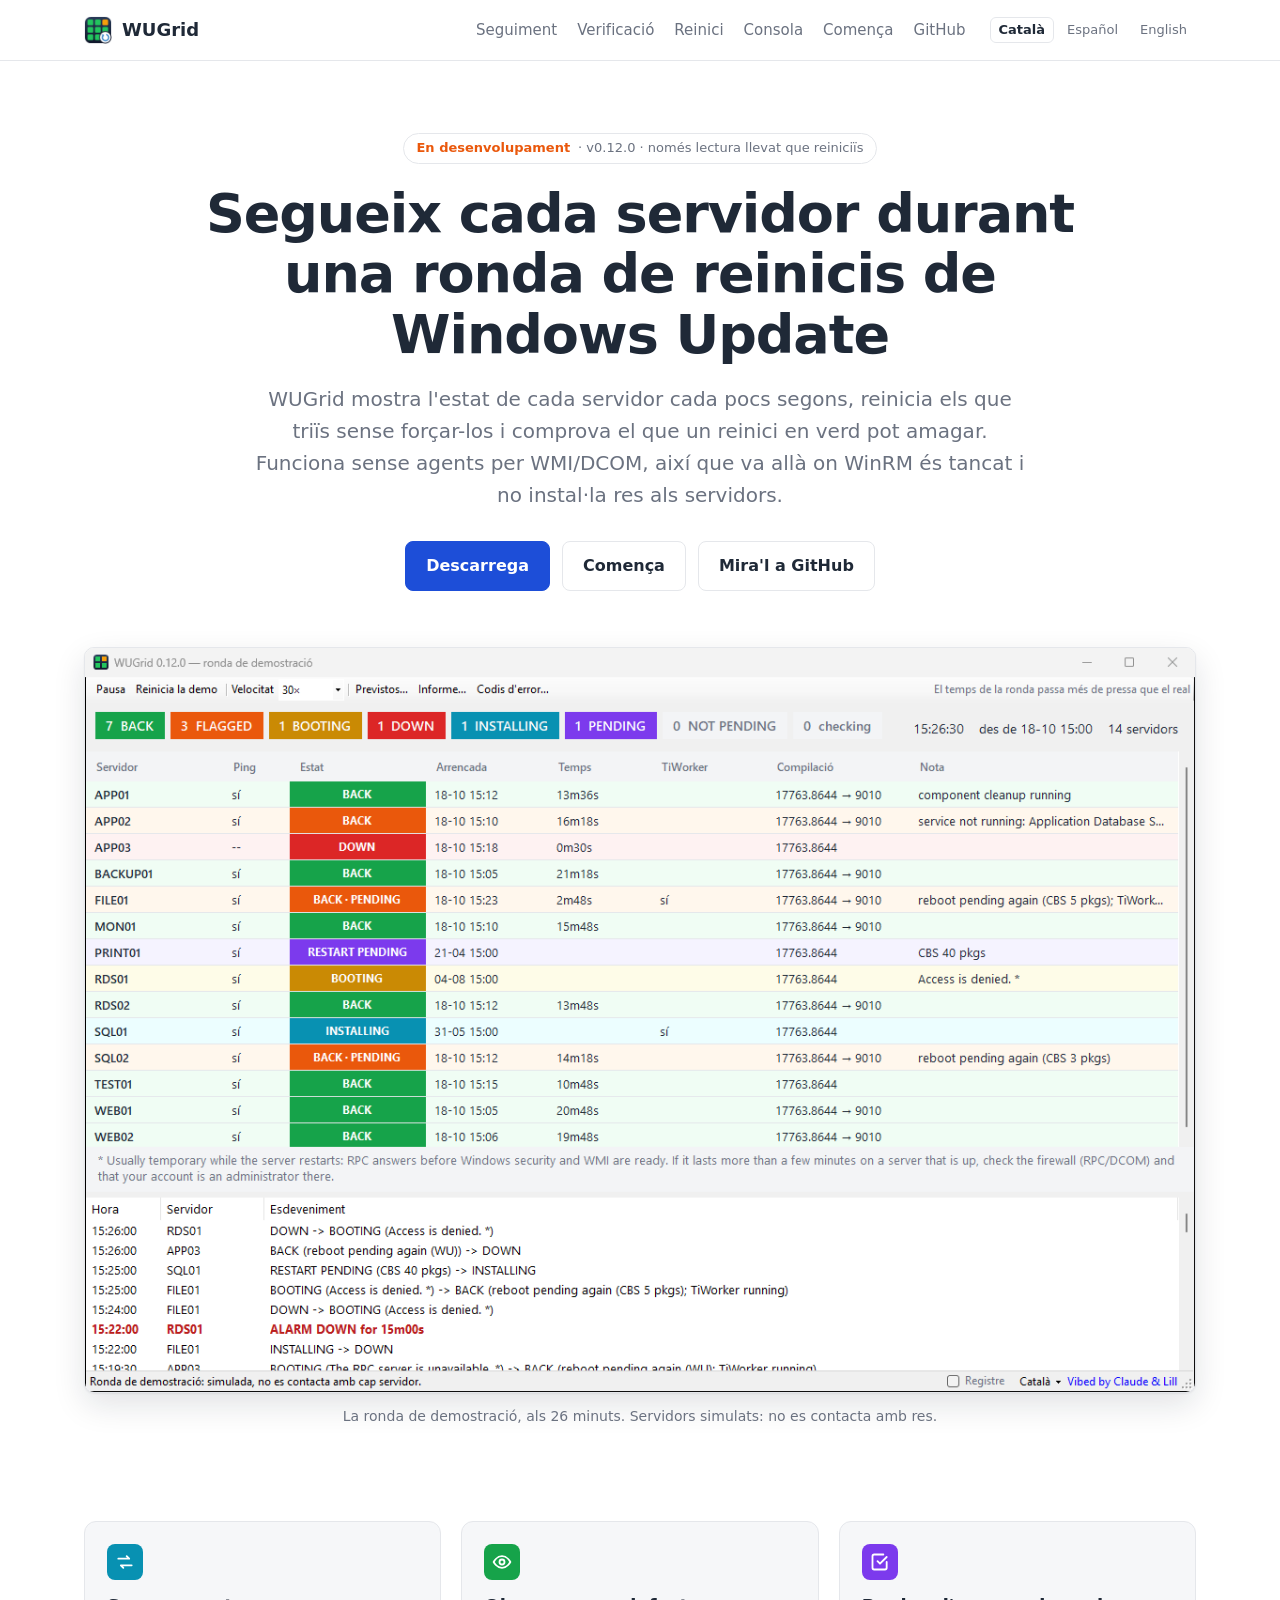
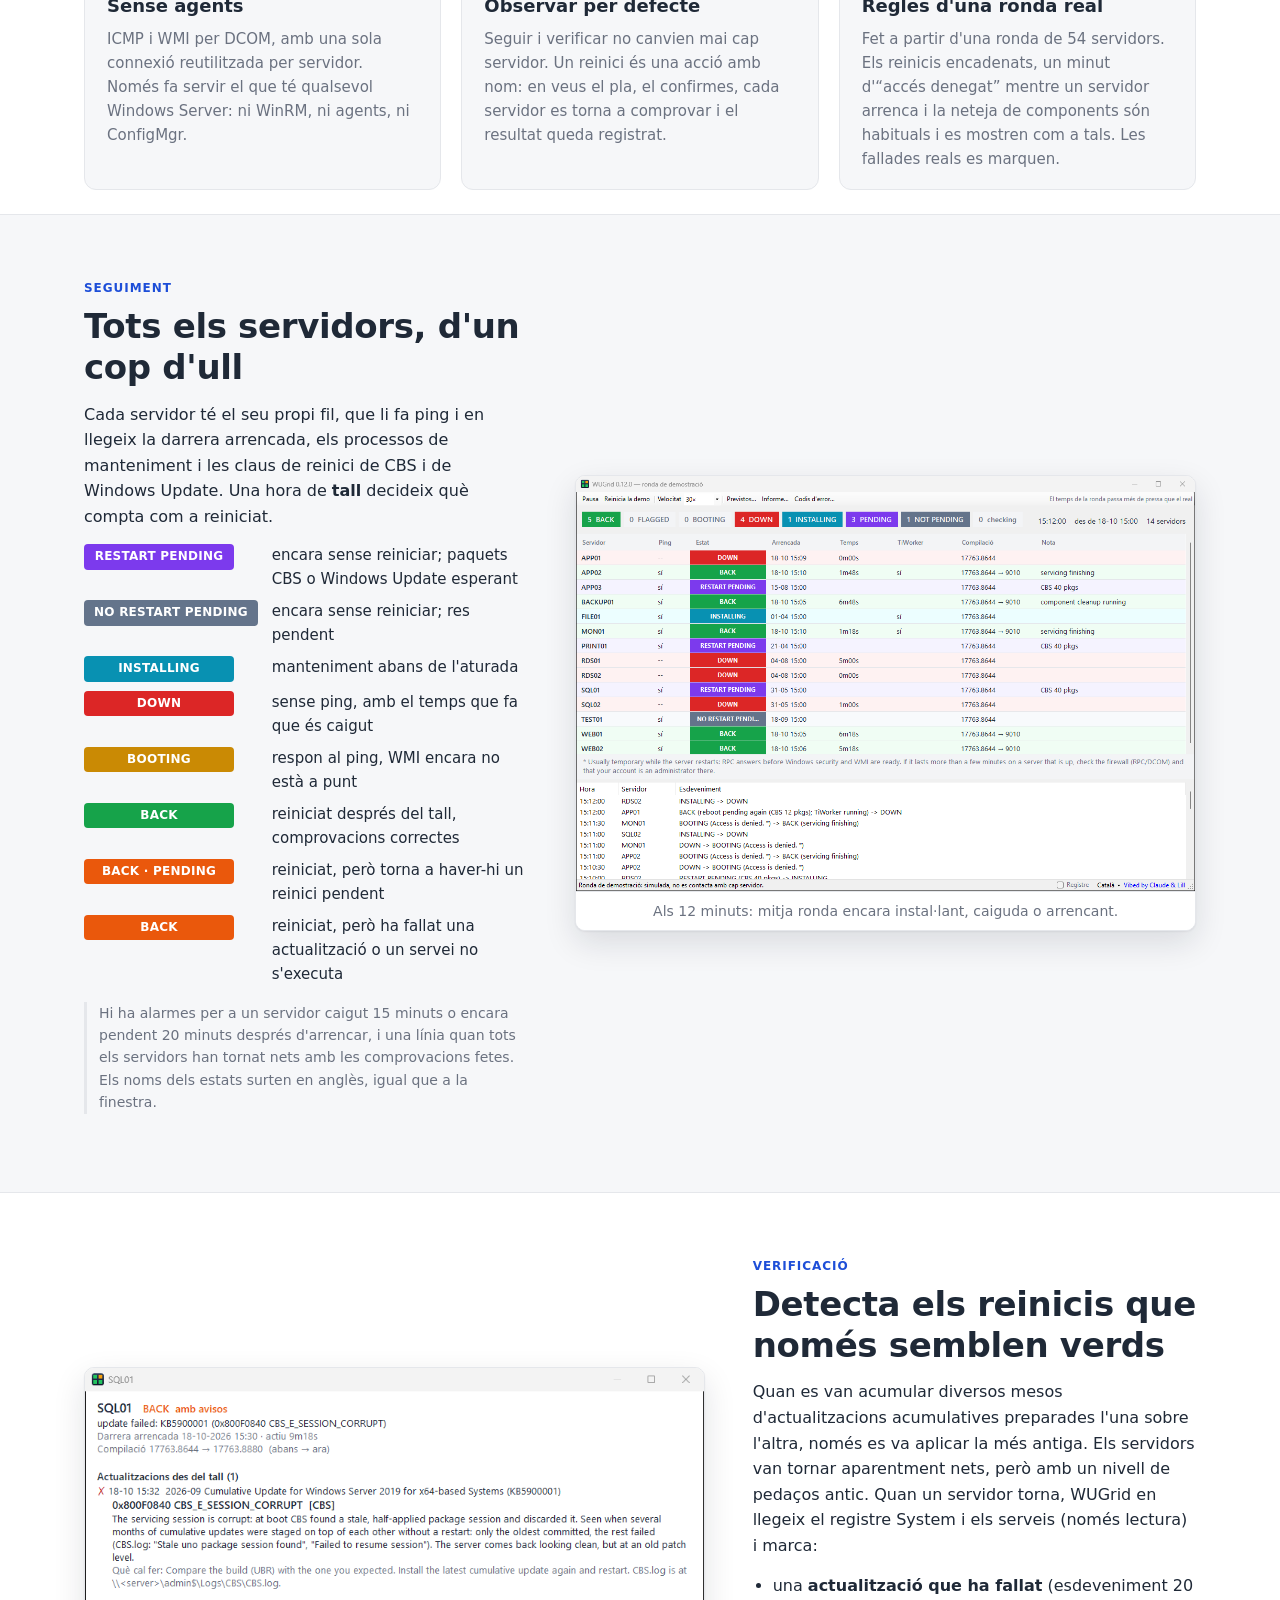
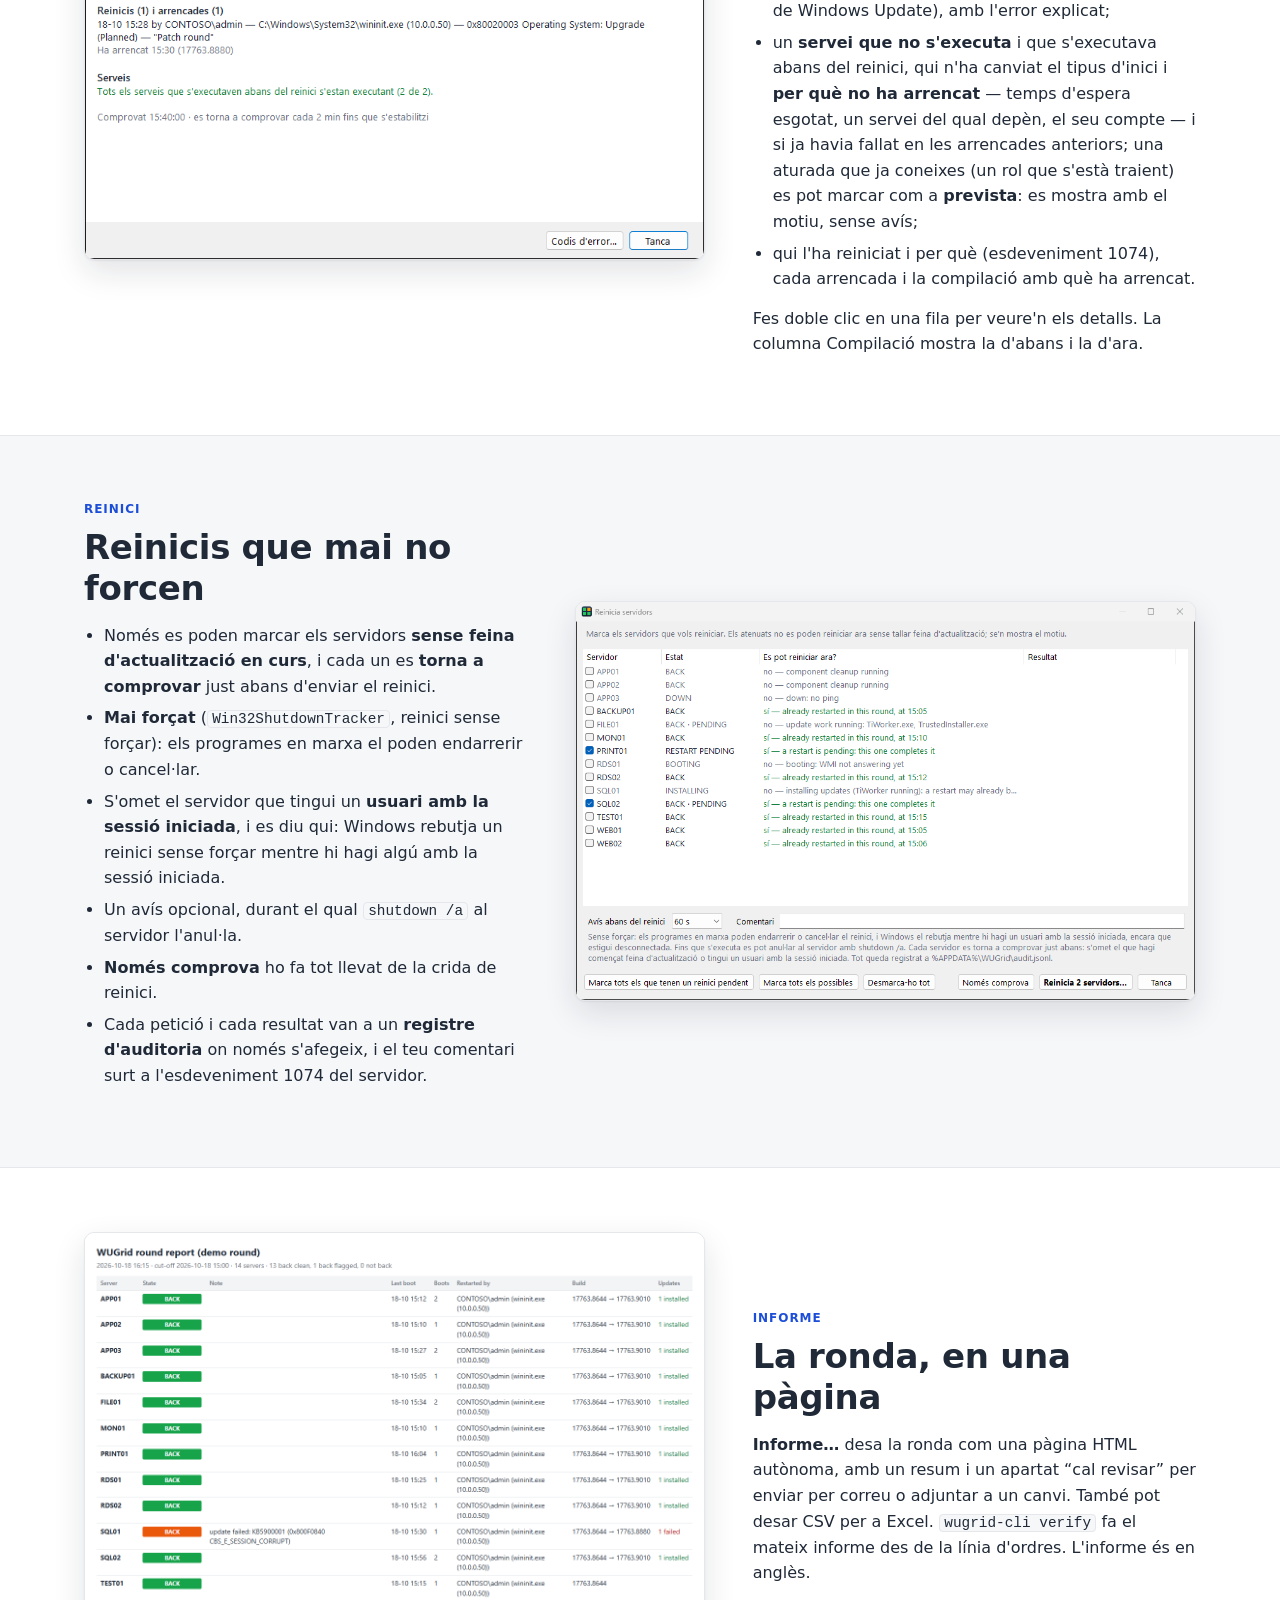
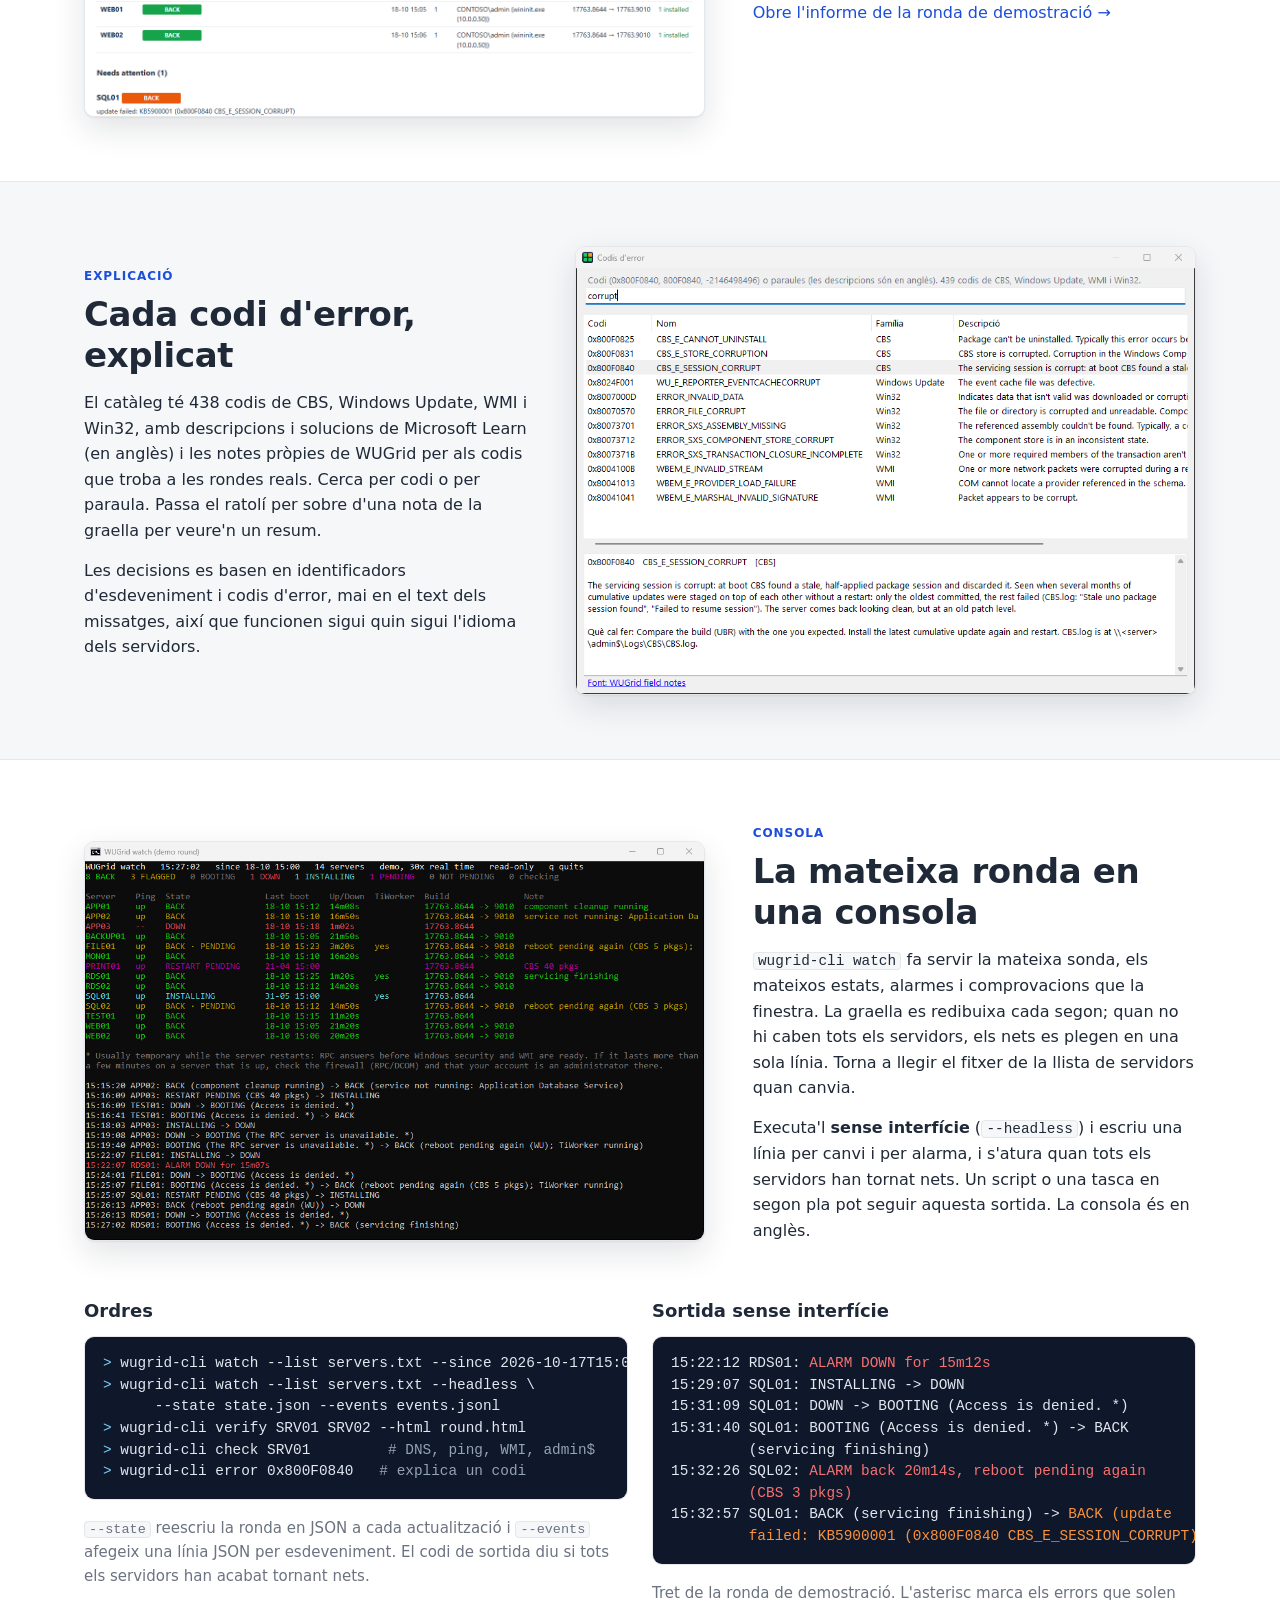
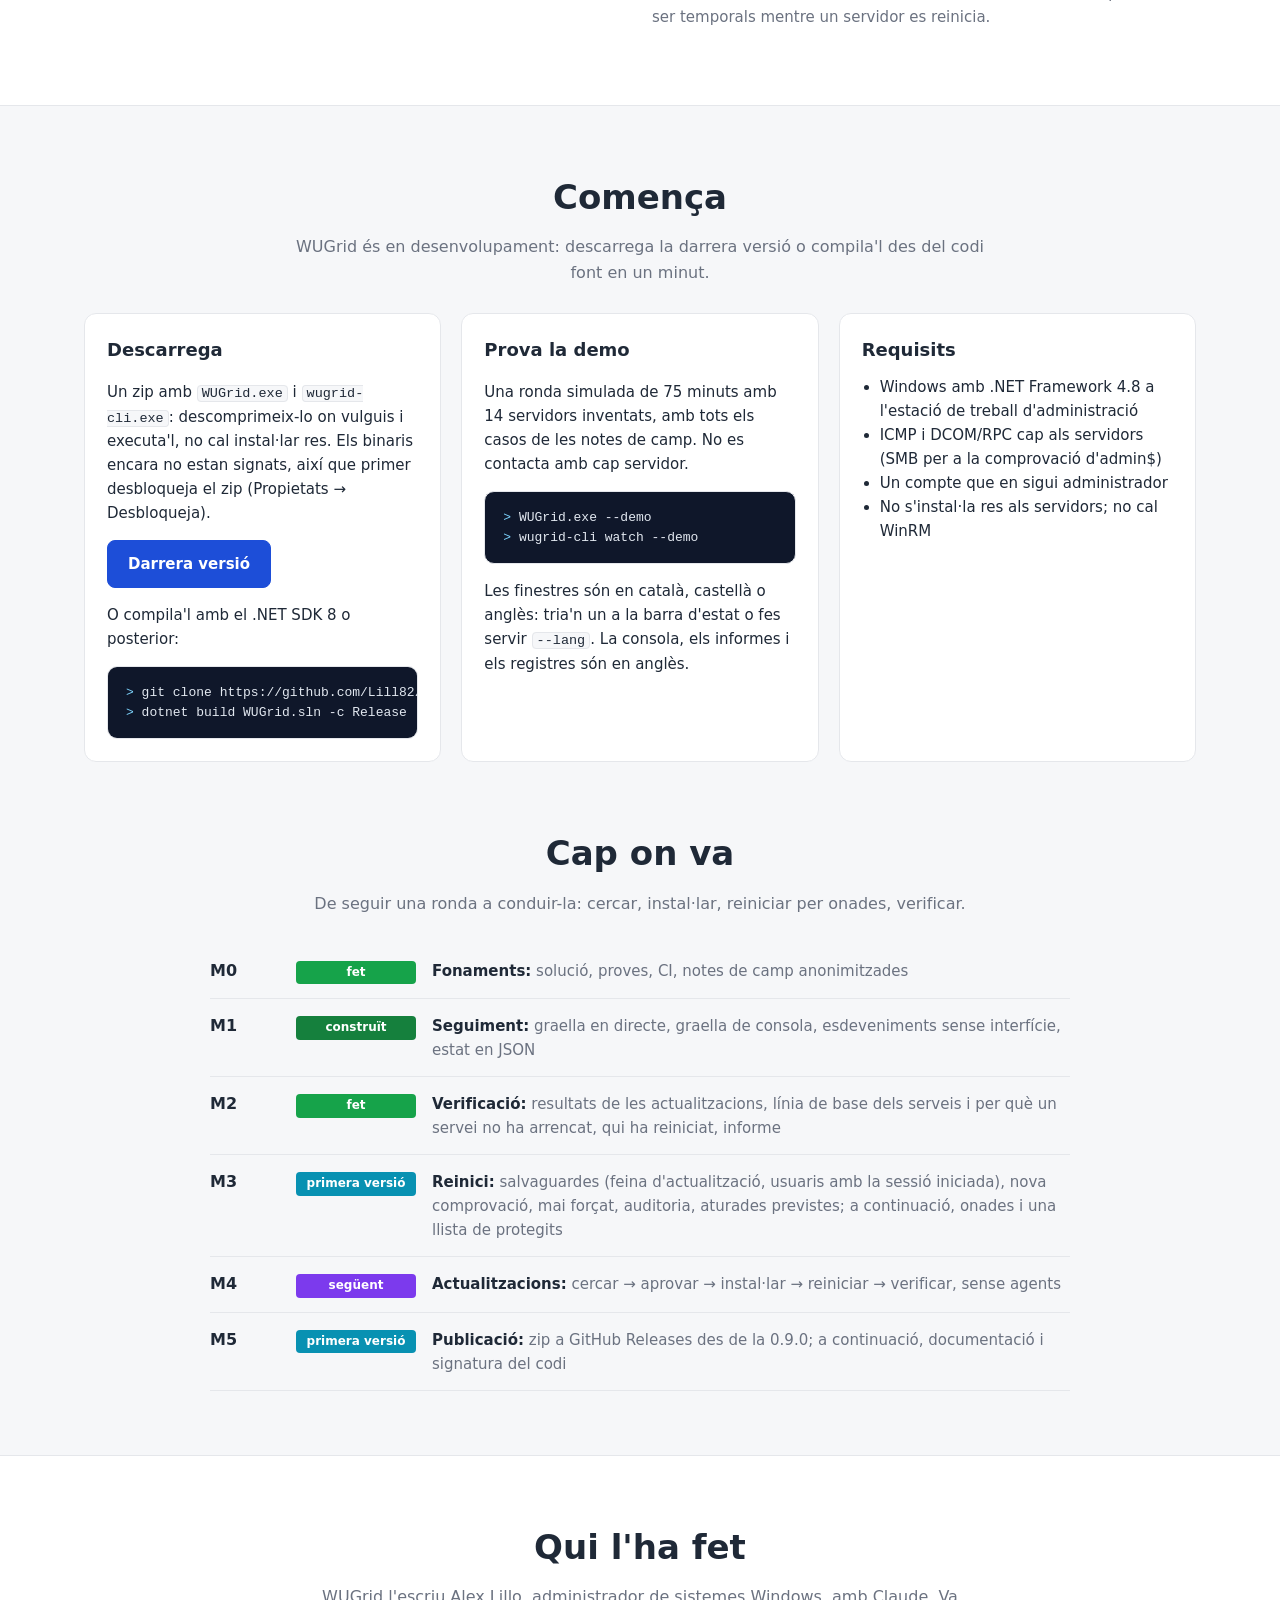
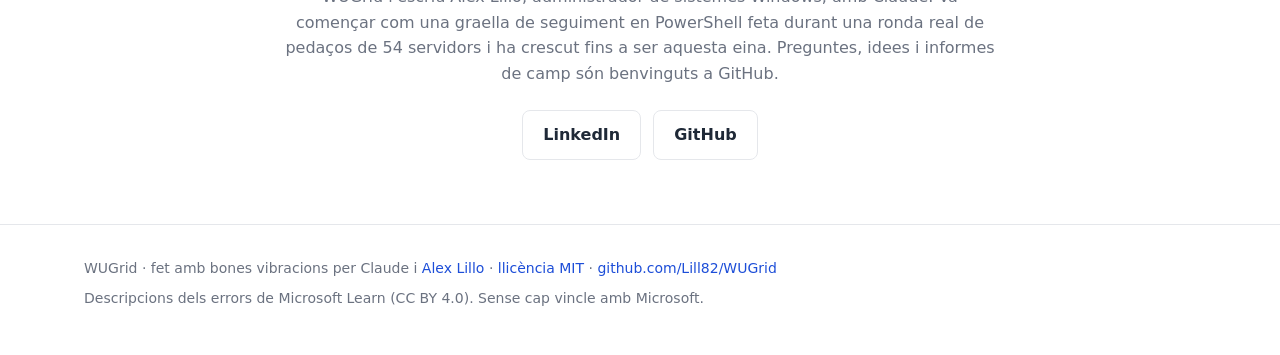
==== commit dab4f6ce: "Project page for 0.12.0: badge Co-Authored-By: Claude Opus 5.5 <noreply@anthropic.com>" ====
--- a/site/index.html
+++ b/site/index.html
@@ -36,7 +36,7 @@
 <main>
   <section class="hero">
     <div class="wrap">
-      <div class="badge"><b>En desenvolupament</b> · v0.10.0 · només lectura llevat que reiniciïs</div>
+      <div class="badge"><b>En desenvolupament</b> · v0.12.0 · només lectura llevat que reiniciïs</div>
       <h1>Segueix cada servidor durant una ronda de reinicis de Windows&nbsp;Update</h1>
       <p class="lead">WUGrid mostra l'estat de cada servidor cada pocs segons, reinicia els que triïs sense forçar-los
         i comprova el que un reinici en verd pot amagar. Funciona sense agents per WMI/DCOM, així que va allà on WinRM
